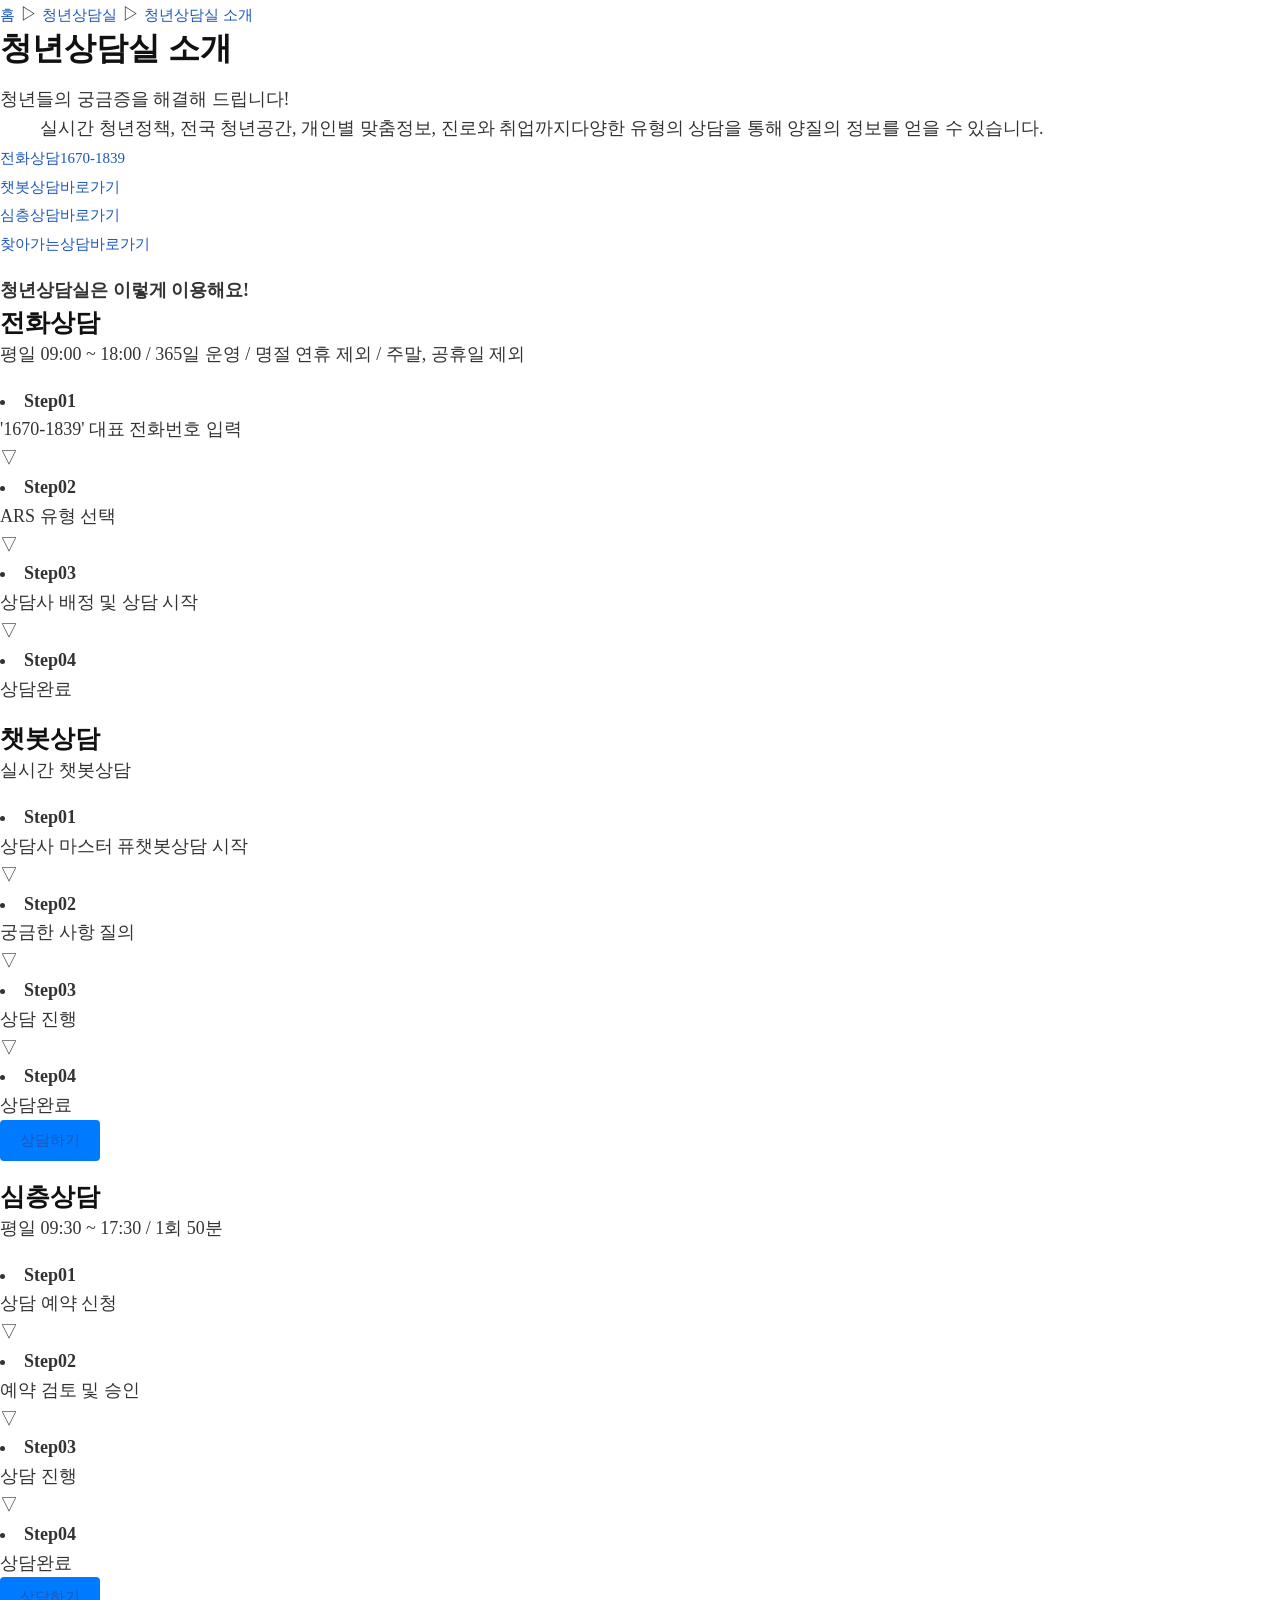
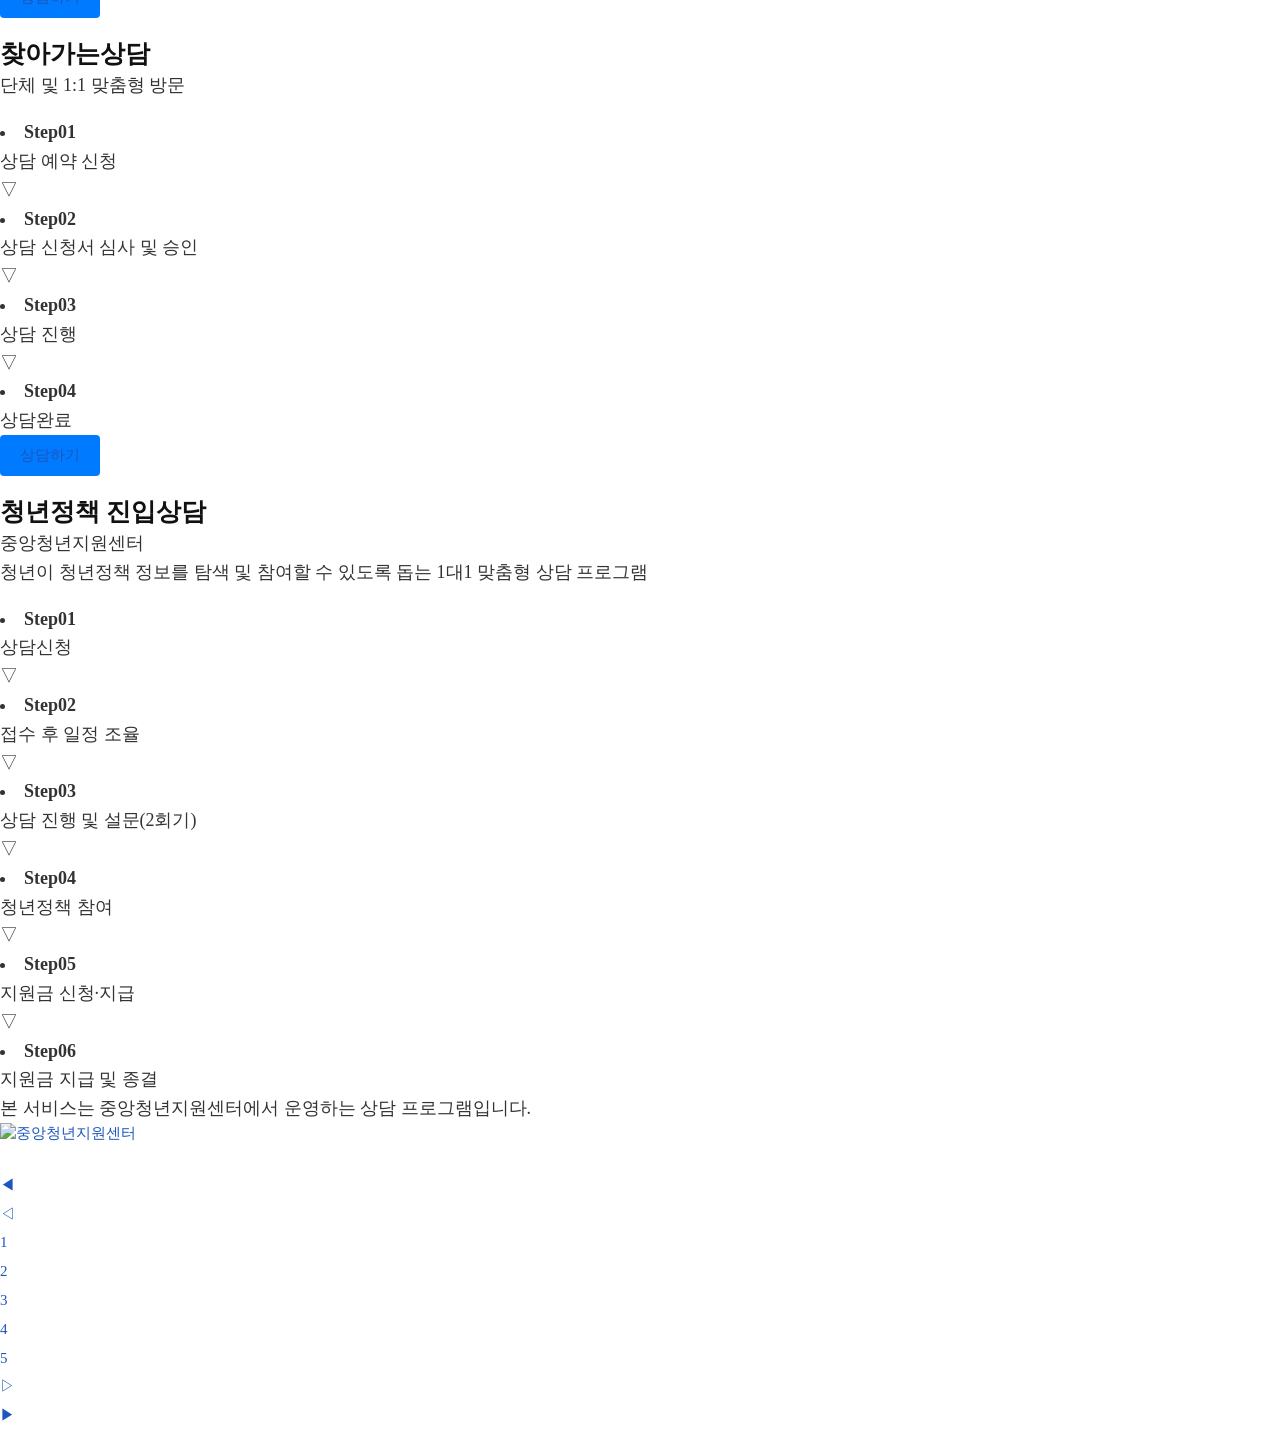
==== sub/counsel-intro.html @ 23a4d572 "yjs-본문 블록 마크업 완료" ====
<!DOCTYPE html>
<html lang="ko">
<head>
    <meta charset="UTF-8">
    <meta name="viewport" content="width=device-width, initial-scale=1.0">
    <title>청년상담실 소개 | 온통청년</title>
    <link rel="stylesheet" href="https://cdn.jsdelivr.net/gh/fonts-archive/Pretendard/Pretendard.css">
    <link rel="stylesheet" href="../styles/common.css">
    <link rel="stylesheet" href="../styles/sub/counsel-intro.css">
    <script src="scripts/sub/서브페이지명.js" defer></script>
</head>
<body>
    
    <div class="container">
        <aside id="aside">
            
        </aside><!-- // #aside End -->
            <a href="">홈</a> ▷ <a href="">청년상담실</a> ▷ <a href="">청년상담실 소개</a>
            <h1>청년상담실 소개</h1>
            <dl class="counsel-cont-info">
                <dt>청년들의 궁금증을 해결해 드립니다!</dt>
                <dd>실시간 청년정책, 전국 청년공간, 개인별 맞춤정보, 진로와 취업까지다양한 유형의 상담을 통해 양질의 정보를 얻을 수 있습니다.</dd>
                <ul>
                    <li><a href="">전화상담<span>1670-1839</span></a></li>
                    <li><a href="">챗봇상담<span>바로가기</span></a></li>
                    <li><a href="">심층상담<span>바로가기</span></a></li>
                    <li><a href="">찾아가는상담<span>바로가기</span></a></li>
                </ul>
            </dl>
            <section id="main">
                <p><strong>청년상담실은 이렇게 이용해요!</strong></p>
                <h2>전화상담</h2>
                <p>평일 09:00 ~ 18:00 / 365일 운영 / 명절 연휴 제외 / 주말, 공휴일 제외</p>
                <dl class="counseling">
                    <li><strong>Step01</strong><p>'1670-1839' 대표 전화번호 입력</p><p>▽</p></li>
                    <li><strong>Step02</strong><p>ARS 유형 선택</p><p>▽</p></li>
                    <li><strong>Step03</strong><p>상담사 배정 및 상담 시작</p><p>▽</p></li>
                    <li><strong>Step04</strong><p>상담완료</p></li>
                </dl>
                <h2>챗봇상담</h2>
                <p>실시간 챗봇상담</p>
                <dl class="counseling">
                    <li><strong>Step01</strong><p>상담사 마스터 퓨챗봇상담 시작</p><p>▽</p></li>
                    <li><strong>Step02</strong><p>궁금한 사항 질의</p><p>▽</p></li>
                    <li><strong>Step03</strong><p>상담 진행</p><p>▽</p></li>
                    <li><strong>Step04</strong><p>상담완료</p></li>
                    <p><button><a herf="">상담하기</a></button></p>
                </dl>
                <h2>심층상담</h2>
                <p>평일 09:30 ~ 17:30 / 1회 50분</p>
                <dl class="counseling">
                    <li><strong>Step01</strong><p>상담 예약 신청</p><p>▽</p></li>
                    <li><strong>Step02</strong><p>예약 검토 및 승인</p><p>▽</p></li>
                    <li><strong>Step03</strong><p>상담 진행</p><p>▽</p></li>
                    <li><strong>Step04</strong><p>상담완료</p></li>
                    <p><button><a herf="">상담하기</a></button></p>
                </dl>
                <h2>찾아가는상담</h2>
                <p>단체 및 1:1 맞춤형 방문</p>
                <dl class="counseling">
                    <li><strong>Step01</strong><p>상담 예약 신청</p><p>▽</p></li>
                    <li><strong>Step02</strong><p>상담 신청서 심사 및 승인</p><p>▽</p></li>
                    <li><strong>Step03</strong><p>상담 진행</p><p>▽</p></li>
                    <li><strong>Step04</strong><p>상담완료</p></li>
                    <p><button><a herf="">상담하기</a></button></p>
                </dl>
                <h2>청년정책 진입상담</h2>
                <span>중앙청년지원센터</span>
                <p>청년이 청년정책 정보를 탐색 및 참여할 수 있도록 돕는 1대1 맞춤형 상담 프로그램</p>
                <dl class="counseling">
                    <li><strong>Step01</strong><p>상담신청</p><p>▽</p></li>
                    <li><strong>Step02</strong><p>접수 후 일정 조율</p><p>▽</p></li>
                    <li><strong>Step03</strong><p>상담 진행 및 설문(2회기)</p><p>▽</p></li>
                    <li><strong>Step04</strong><p>청년정책 참여</p><p>▽</p></li>
                    <li><strong>Step05</strong><p>지원금 신청·지급</p><p>▽</p></li>
                    <li><strong>Step06</strong><p>지원금 지급 및 종결</p></li>
                    <p>본 서비스는 중앙청년지원센터에서 운영하는 상담 프로그램입니다.</p>
                    <p><a href=""><img src="" alt="중앙청년지원센터"></a></p>
                </dl>
                <ul class="page-num-box">
                <li><a href="">◀</a></li>
                <li><a href="">◁</a></li>
                <li><a href="">1</a></li>
                <li><a href="">2</a></li>
                <li><a href="">3</a></li>
                <li><a href="">4</a></li>
                <li><a href="">5</a></li>
                <li><a href="">▷</a></li>
                <li><a href="">▶</a></li>
            </ul>
        </section><!-- // #main End -->
    </div><!-- // .container End -->

</body>
</html>
---- styles/common.css ----
/* @import url("https://cdn.jsdelivr.net/gh/orioncactus/pretendard@v1.3.9/dist/web/static/pretendard-gov.min.css"); */

/* ================================
    [전체 반응형 가이드]
    1. 모바일 대응 최소값 (320px) = .wrapper의 min-width 제한
    2. 데스크탑 콘텐츠 폭 최대값 (1200px) = .inner의 max-width 제한  
================================ */

/* Reset style */ /* 기본값 초기화 - 여기서만 태그 선택자 허용 */
* { box-sizing: border-box; }
body, h1, h2, h3, h4, p, ul, ol, li, button, a { margin: 0; padding: 0; }
h1, h2, h3, h4 { font-size: inherit; }
ul, ol { list-style: none; }
a { text-decoration: none; color: inherit; }
button { border: 0; background: transparent; cursor: pointer; }
img { vertical-align: top; max-width: 100%; }
input, button, select, textarea {
    margin: 0;
    padding: 0;
    border: 0 none;
    background: none;
    font-family: inherit; /* 필수: 부모 폰트 상속 */
    appearance: none;  /* 필수: 기기별 기본 스타일 제거 */
}

input:focus, button:focus {
    outline: none;
}

/* common.css 에 추가해주세요 */
/* reset */
table { 
    border-collapse: collapse;
    border-spacing: 0;
    border: 0 none;
    width: 100%;
}

th, td {
    border: 0 none;
    text-align: left;
    vertical-align: top;
    font-weight: normal;
}


/* 2. Base (기본 레이아웃 및 폰트) */
body { 
    font-size: 16px; color: #333; line-height: 1.6;
    font-family: 'Pretendard GOV, -apple-system, BlinkMacSystemFont, 'Apple SD Gothic Neo', 'Noto Sans KR', 'Malgun Gothic', 'Segoe UI', Roboto, 'Helvetica Neue', Arial, sans-serif; 
}
h1 {
    font-size: 32px;
    font-weight: 700;
    line-height: 1.2;
    color: #111;
}
h2 {
    font-size: 25px;
    font-weight: 700;
    line-height: 1.4;
    color: #111;
}
h3 {
    font-size: 20px;
    font-weight: 700;
    line-height: 1.4;
    color: #111;
}
a { color:#1D56BC; line-height: 1.4; font-size: 15px; }
.txt-link { color:#1d1d1d; }
a:hover { color:#1D56BC; text-decoration: underline; }
.txt-link:hover { color:#1d1d1d; }

input {
    width: 100%;
    padding: 10px 15px;
    border: 1px solid #ccc;
    border-radius: 4px;
    font-size: 16px;
    color: #333;
}

button {
    padding: 10px 20px;
    border-radius: 4px;
    font-size: 16px;
    cursor: pointer;
    background-color: #007bff;
    color: #fff;
    transition: 0.3s;
}

button:hover {
    background-color: #0056b3;
}

/* 폰트 */


.txt-caption {
    font-size: 14px;
    font-weight: 400;
    line-height: 1.6;
    color: #333;
}

/* 3. 레이아웃 클래스 (공통 사용) */
.wrapper { width: 100%; min-width: 320px; }
.container { width: 100%; }
.inner { width: 100%; max-width: 1200px; margin: 0 auto; padding: 0 20px; background-color: #ececec; }

/* 4. 공통 UI 컴포넌트 */
.img-box { overflow: hidden; }
.img-box img { width: 100%; display: block; }

/* 5. 접근성 클래스 */
.blind { position: absolute; width: 1px; height: 1px; overflow: hidden; clip: rect(0, 0, 0, 0); }

/* ★★★★★ 팀별로 정해진 공통 클래스 규칙 나열 */
.tit-main { color: #111; } /* 본문의 대제목 - size */
.tit-sec { color: #111; } /* 본문의 중제목 - size */ 
.tit-sub { color: #111; } /* 본문의 소제목 - size */

.wrapper { 
    width: 100%;
    min-width: 320px;
}

@media screen and (max-width: 767px){
    .blind-m { position: absolute; width: 1px; height: 1px; overflow: hidden; clip: rect(0, 0, 0, 0); }
}

@media screen and (min-width: 1024px){ /* 데스크탑 min-width가 다를 수 있음 */
    body { 
        font-size: 18px;
    }
}

/* 서브 탭 */
.main-tab {}
.sub-tab {}        
.sub-tab-btn {}

/* 꿀팁 (각 페이지 상단 정보) */
.cont-info {}

/* 페이지 번호 영역 */
.page-num-box {}

/* 페이지 번호 */
.page-num-box .num {}

/* 이전 다음 */
.page-num-box .prev {}
.page-num-box .next {}

/* 맨앞 맨뒤 */
.page-num-box .first {}
.page-num-box .last {}

/* 폼영역 */
.sub-search-area{}

.sub-search-area .category {}
.sub-search-area .keyword {}
.sub-search-area .input {}

.sub-search-area .date-start {}
.sub-search-area .date-end {}

.sub-search-area .submit {}
.sub-search-area .reset {}

/* 앨범 목록 */
.albam-list {}
.albam-list .item {}

.albam-list .img-mask {}
.albam-list .img-mask img {}

.albam-list .cont {}

.albam-list .top {}
.albam-list .top-cate {}
.albam-list .top-share {}
.albam-list .info {}
.albam-list .tit {}
.albam-list .meta {}
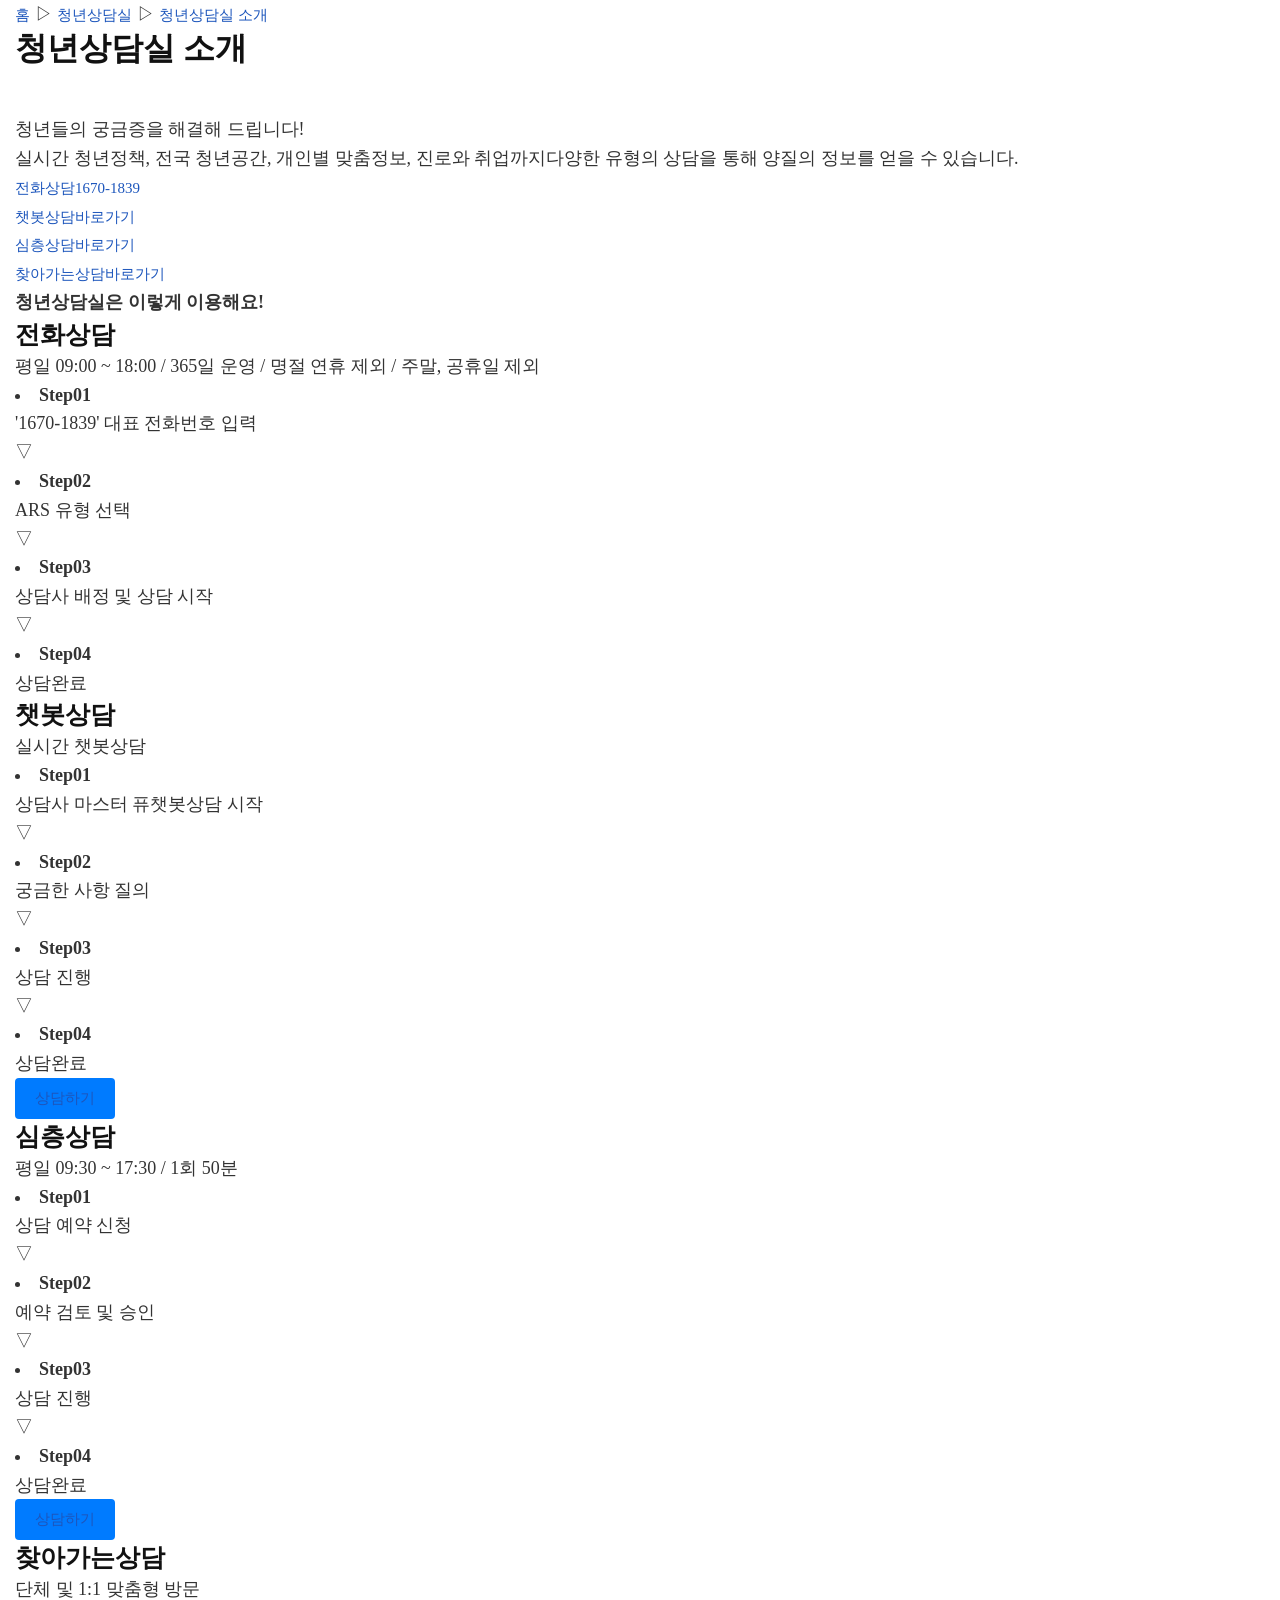
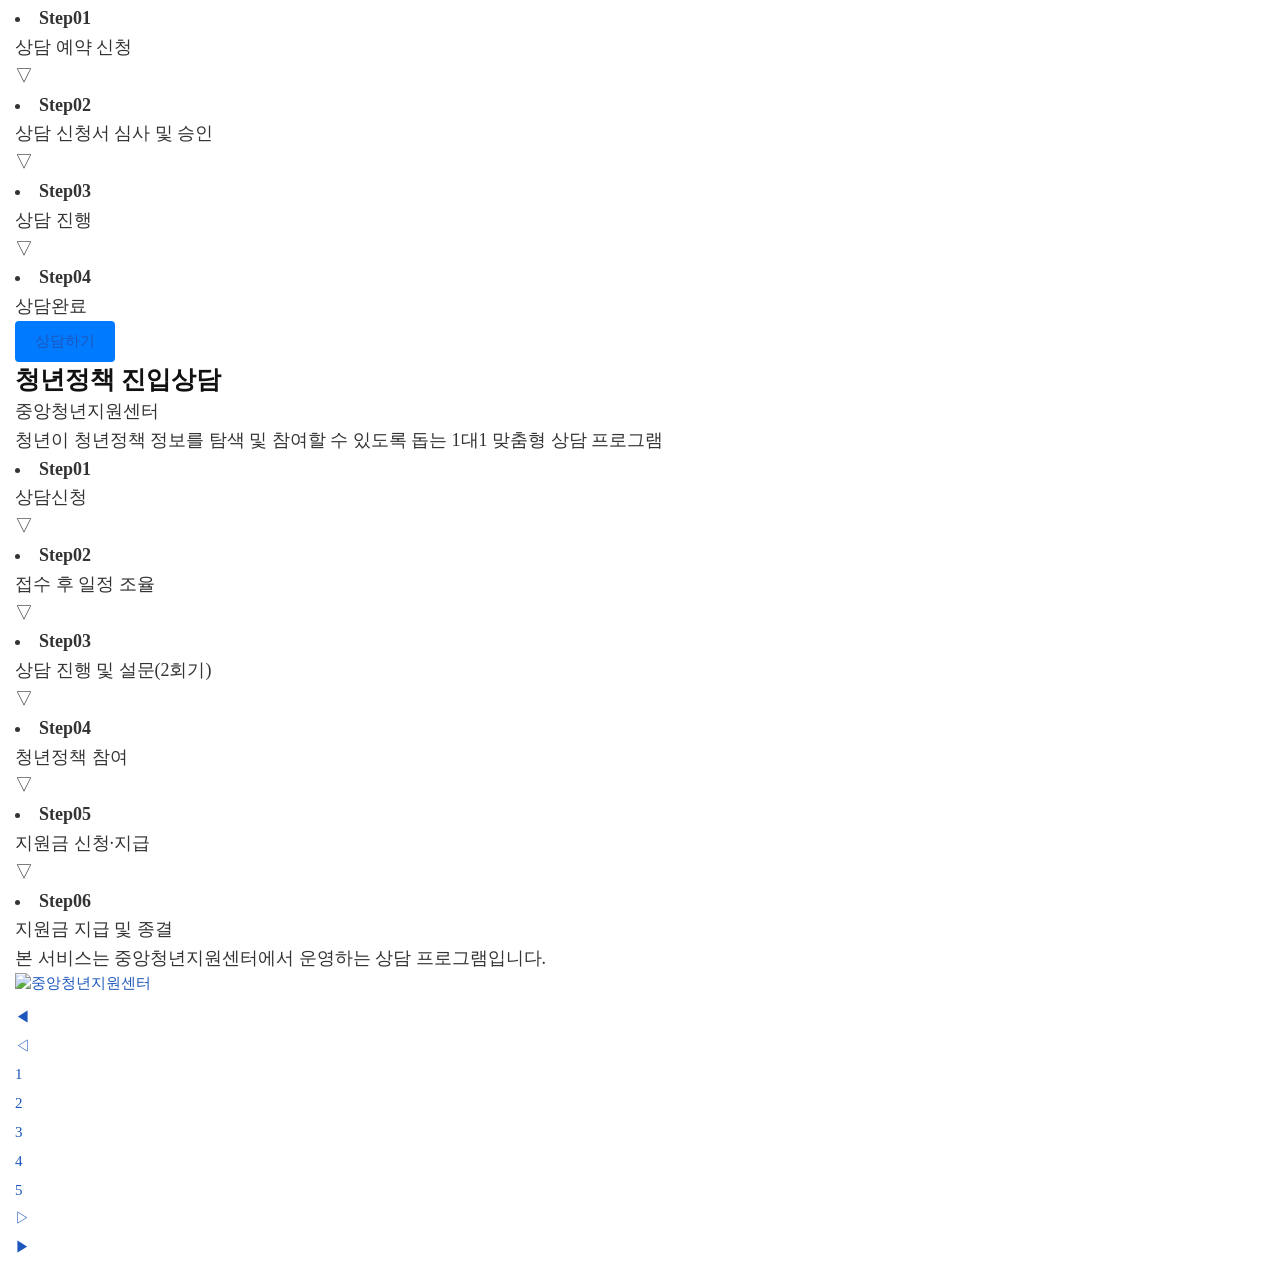
==== commit c708d6f9: "yjs-css작업중" ====
--- a/sub/counsel-intro.html
+++ b/sub/counsel-intro.html
@@ -15,6 +15,7 @@
         <aside id="aside">
             
         </aside><!-- // #aside End -->
+        <section id="main">
             <a href="">홈</a> ▷ <a href="">청년상담실</a> ▷ <a href="">청년상담실 소개</a>
             <h1>청년상담실 소개</h1>
             <dl class="counsel-cont-info">
@@ -27,7 +28,7 @@
                     <li><a href="">찾아가는상담<span>바로가기</span></a></li>
                 </ul>
             </dl>
-            <section id="main">
+            
                 <p><strong>청년상담실은 이렇게 이용해요!</strong></p>
                 <h2>전화상담</h2>
                 <p>평일 09:00 ~ 18:00 / 365일 운영 / 명절 연휴 제외 / 주말, 공휴일 제외</p>
--- a/styles/common.css
+++ b/styles/common.css
@@ -8,7 +8,7 @@
 
 /* Reset style */ /* 기본값 초기화 - 여기서만 태그 선택자 허용 */
 * { box-sizing: border-box; }
-body, h1, h2, h3, h4, p, ul, ol, li, button, a { margin: 0; padding: 0; }
+body, h1, h2, h3, h4, p, ul, ol, li, button, a, dl, dd, fieldset { margin: 0; padding: 0; }
 h1, h2, h3, h4 { font-size: inherit; }
 ul, ol { list-style: none; }
 a { text-decoration: none; color: inherit; }
@@ -54,6 +54,7 @@
     font-weight: 700;
     line-height: 1.2;
     color: #111;
+    margin-bottom: 48px;
 }
 h2 {
     font-size: 25px;
@@ -67,6 +68,7 @@
     line-height: 1.4;
     color: #111;
 }
+
 a { color:#1D56BC; line-height: 1.4; font-size: 15px; }
 .txt-link { color:#1d1d1d; }
 a:hover { color:#1D56BC; text-decoration: underline; }
@@ -81,7 +83,13 @@
     color: #333;
 }
 
-button {
+/* 아이콘/이미지 사이즈 */
+img {width: 100%; height: 100%; object-fit: cover; align-items: center;}
+.icon-f {width: 20px; height: 20px;}
+
+
+/* 메인버튼 / 서브버튼 / 온 오프 버튼 따로 넣어야 할 듯 */
+button { 
     padding: 10px 20px;
     border-radius: 4px;
     font-size: 16px;
@@ -96,8 +104,6 @@
 }
 
 /* 폰트 */
-
-
 .txt-caption {
     font-size: 14px;
     font-weight: 400;
@@ -106,6 +112,7 @@
 }
 
 /* 3. 레이아웃 클래스 (공통 사용) */
+#main { padding: 0 15px; }
 .wrapper { width: 100%; min-width: 320px; }
 .container { width: 100%; }
 .inner { width: 100%; max-width: 1200px; margin: 0 auto; padding: 0 20px; background-color: #ececec; }
@@ -137,53 +144,64 @@
     }
 }
 
-/* 서브 탭 */
+/* 메인 탭 */
 .main-tab {}
+
+/* 서브 탭 - 지혜 */
 .sub-tab {}        
-.sub-tab-btn {}
-
-/* 꿀팁 (각 페이지 상단 정보) */
+.sub-tab .prev {}
+.sub-tab .next {}
+
+/* 꿀팁 (각 페이지 상단 정보) - 지혜 */
 .cont-info {}
 
-/* 페이지 번호 영역 */
-.page-num-box {}
-
-/* 페이지 번호 */
-.page-num-box .num {}
-
-/* 이전 다음 */
-.page-num-box .prev {}
-.page-num-box .next {}
-
-/* 맨앞 맨뒤 */
-.page-num-box .first {}
-.page-num-box .last {}
-
-/* 폼영역 */
-.sub-search-area{}
-
-.sub-search-area .category {}
-.sub-search-area .keyword {}
+/* 서브페이지 맨 위 네비 - 윤진 */
+.sub-nav {}
+
+/* 버튼 - 윤진 */
+    /* 메인버튼 */
+    .main-btn {}
+    /* 서브버튼 */
+    .sub-btn {}
+/* -- */
+
+/* 페이지 번호 - 다슬 */
+    .page-num-box {}
+
+    /* 페이지 번호 온오프 */
+    .page-num-box .num {}
+    .page-num-box .num.on {}
+
+    /* 이전 다음 */
+    .page-num-box .prev {}
+    .page-num-box .next {}
+
+    /* 맨앞 맨뒤 */
+    .page-num-box .first {}
+    .page-num-box .last {}
+/* -- */
+
+/* 폼영역 - 지수 */
+.sub-search-area {
+    padding: 32px 24px;
+    margin: 0 0 40px;
+    border-radius: 15px;
+    border: 1px solid #D9D9D9;
+    background-color: #f8f8f8;
+}
+
+.sub-search-area .keyword {
+    padding: 4px 32px 4px 12px;
+    margin: 4px 0;
+    border-radius: 10px;
+    border: 1px solid #D9D9D9;
+}
 .sub-search-area .input {}
-
-.sub-search-area .date-start {}
-.sub-search-area .date-end {}
+.sub-search-area dd { display: none; }
 
 .sub-search-area .submit {}
 .sub-search-area .reset {}
 
-/* 앨범 목록 */
-.albam-list {}
-.albam-list .item {}
-
-.albam-list .img-mask {}
-.albam-list .img-mask img {}
-
-.albam-list .cont {}
-
-.albam-list .top {}
-.albam-list .top-cate {}
-.albam-list .top-share {}
-.albam-list .info {}
-.albam-list .tit {}
-.albam-list .meta {}+/* 앨범 목록 - 지혜 */
+.albam-list {/* 그리드 갭 넣으셈 */}
+.albam-list .item {/* 이벤트 빼고 생각하셈 */}
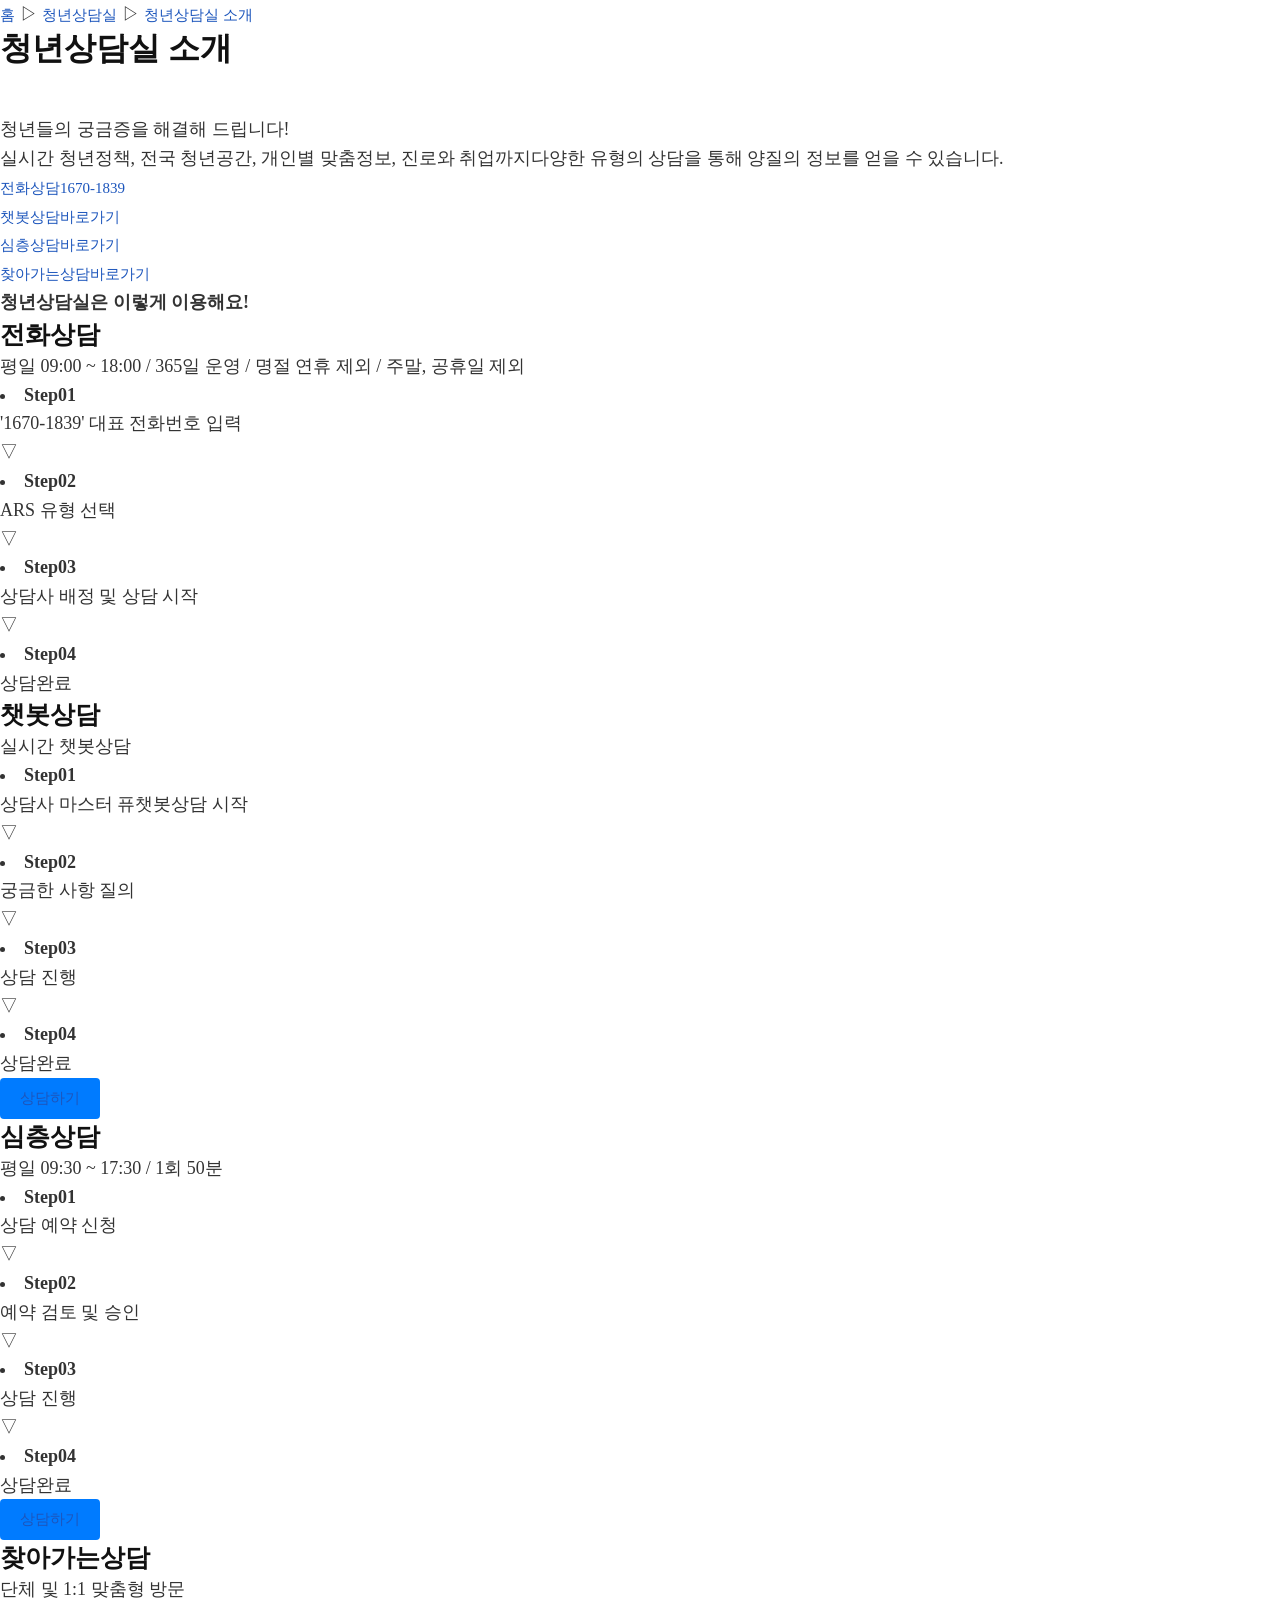
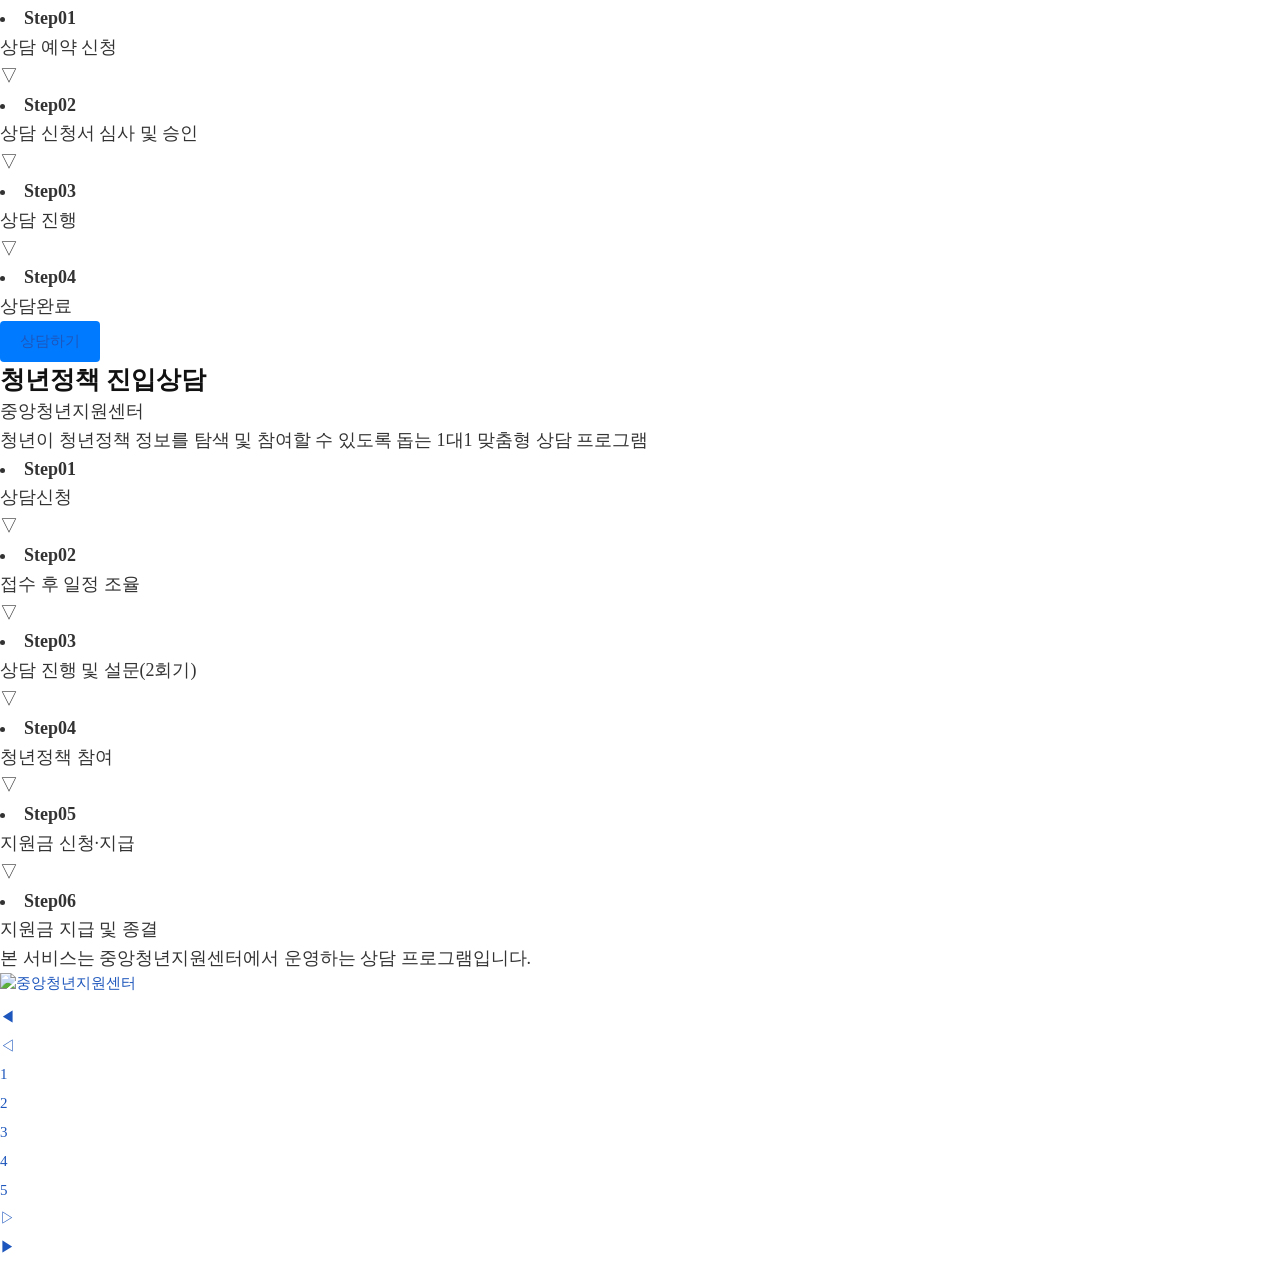
==== commit 76d9b32f: "yjs-css작업중" ====
--- a/sub/counsel-intro.html
+++ b/sub/counsel-intro.html
@@ -45,7 +45,7 @@
                     <li><strong>Step02</strong><p>궁금한 사항 질의</p><p>▽</p></li>
                     <li><strong>Step03</strong><p>상담 진행</p><p>▽</p></li>
                     <li><strong>Step04</strong><p>상담완료</p></li>
-                    <p><button><a herf="">상담하기</a></button></p>
+                    <p><button class="main-btn"><a herf="">상담하기</a></button></p>
                 </dl>
                 <h2>심층상담</h2>
                 <p>평일 09:30 ~ 17:30 / 1회 50분</p>
--- a/styles/common.css
+++ b/styles/common.css
@@ -112,10 +112,9 @@
 }
 
 /* 3. 레이아웃 클래스 (공통 사용) */
-#main { padding: 0 15px; }
 .wrapper { width: 100%; min-width: 320px; }
 .container { width: 100%; }
-.inner { width: 100%; max-width: 1200px; margin: 0 auto; padding: 0 20px; background-color: #ececec; }
+.inner { width: 100%; max-width: 1200px; margin: 0 auto; padding: 0 15px; background-color: #fff; }
 
 /* 4. 공통 UI 컴포넌트 */
 .img-box { overflow: hidden; }
@@ -134,14 +133,22 @@
     min-width: 320px;
 }
 
-@media screen and (max-width: 767px){
+@media screen and (max-width: 650px){
     .blind-m { position: absolute; width: 1px; height: 1px; overflow: hidden; clip: rect(0, 0, 0, 0); }
 }
 
-@media screen and (min-width: 1024px){ /* 데스크탑 min-width가 다를 수 있음 */
+@media screen and (min-width: 650px){ /* 데스크탑 min-width가 다를 수 있음 */
     body { 
         font-size: 18px;
     }
+
+    .sub-search-area .keyword-area {
+        height: 36px;
+        padding: 0 90px;
+        display: flex;
+        gap: 8px;
+    }
+    .sub-search-area .keyword { width: 116px; }
 }
 
 /* 메인 탭 */
@@ -191,17 +198,52 @@
 }
 
 .sub-search-area .keyword {
-    padding: 4px 32px 4px 12px;
-    margin: 4px 0;
-    border-radius: 10px;
+    height: 36px;
+    line-height: 36px;
+    padding: 0 32px 0 12px;
+    border-radius: 8px;
     border: 1px solid #D9D9D9;
-}
-.sub-search-area .input {}
-.sub-search-area dd { display: none; }
-
-.sub-search-area .submit {}
-.sub-search-area .reset {}
+    background-color: white;
+}
+.sub-search-area input {
+    height: 36px;
+    margin-top: 5px;
+    border-radius: 8px;
+    border: 1px solid #D9D9D9;
+    background-color: white;
+    font-size: 15px;
+}
+.sub-search-area span {
+    height: 36px;
+    line-height: 36px;
+    font-size: 15px;
+    flex-shrink: 0;
+}
+.sub-search-area dd { display: none; } /* 태그 변경 */
+.sub-search-area button { margin-top: 20px; }
+
+.sub-search-area .btn {
+    display: flex;
+    justify-content: center;
+    align-items: center;
+    gap: 10px;
+}
+
+.sub-search-area .submit {
+    width: 100px;
+    padding: 8px 12px;
+    border-radius: 8px;
+    background-color: #5C5C5C;
+}
+.sub-search-area .reset {
+    width: 100px;
+    padding: 8px 12px;
+    border-radius: 8px;
+    border: 1px solid #D5DAE1;
+    background-color: #fff;
+    color: #1d1d1d;
+}
 
 /* 앨범 목록 - 지혜 */
 .albam-list {/* 그리드 갭 넣으셈 */}
-.albam-list .item {/* 이벤트 빼고 생각하셈 */}
+.albam-list .item {/* 이벤트 빼고 생각하셈 */}
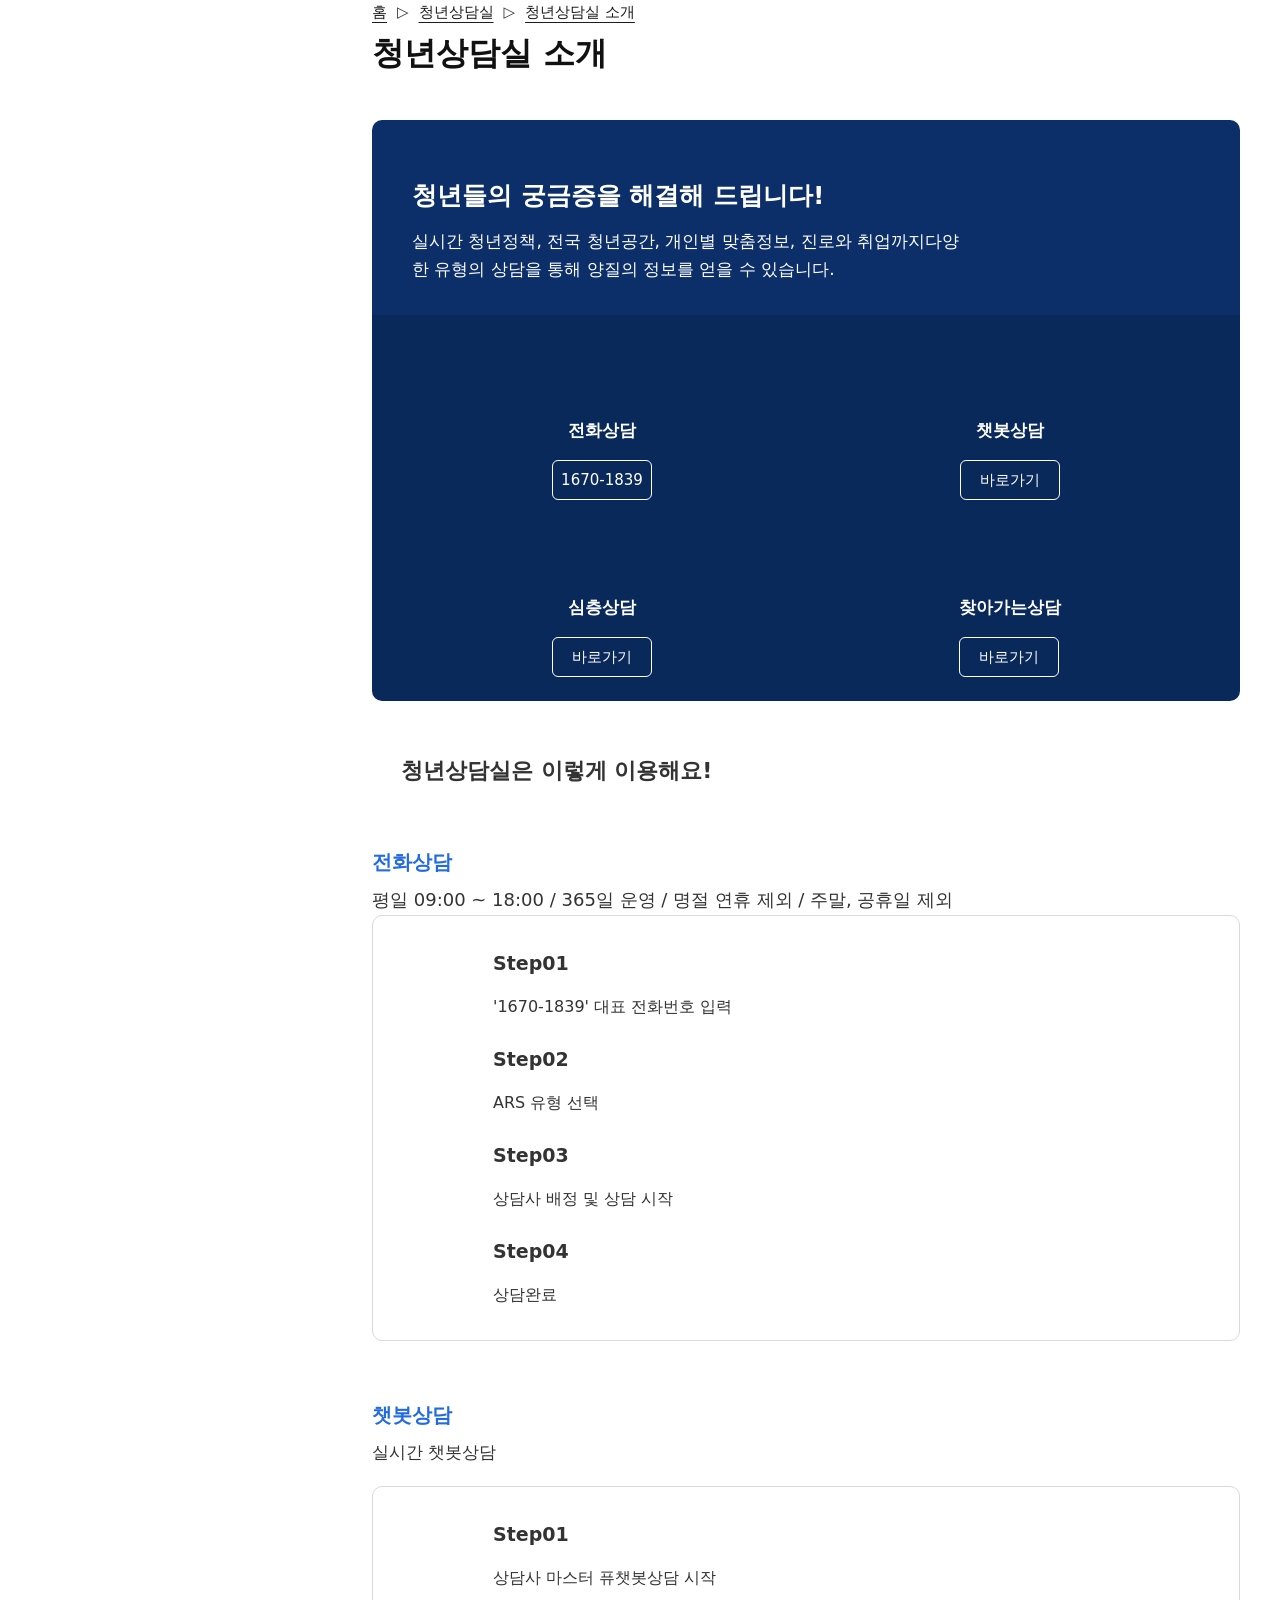
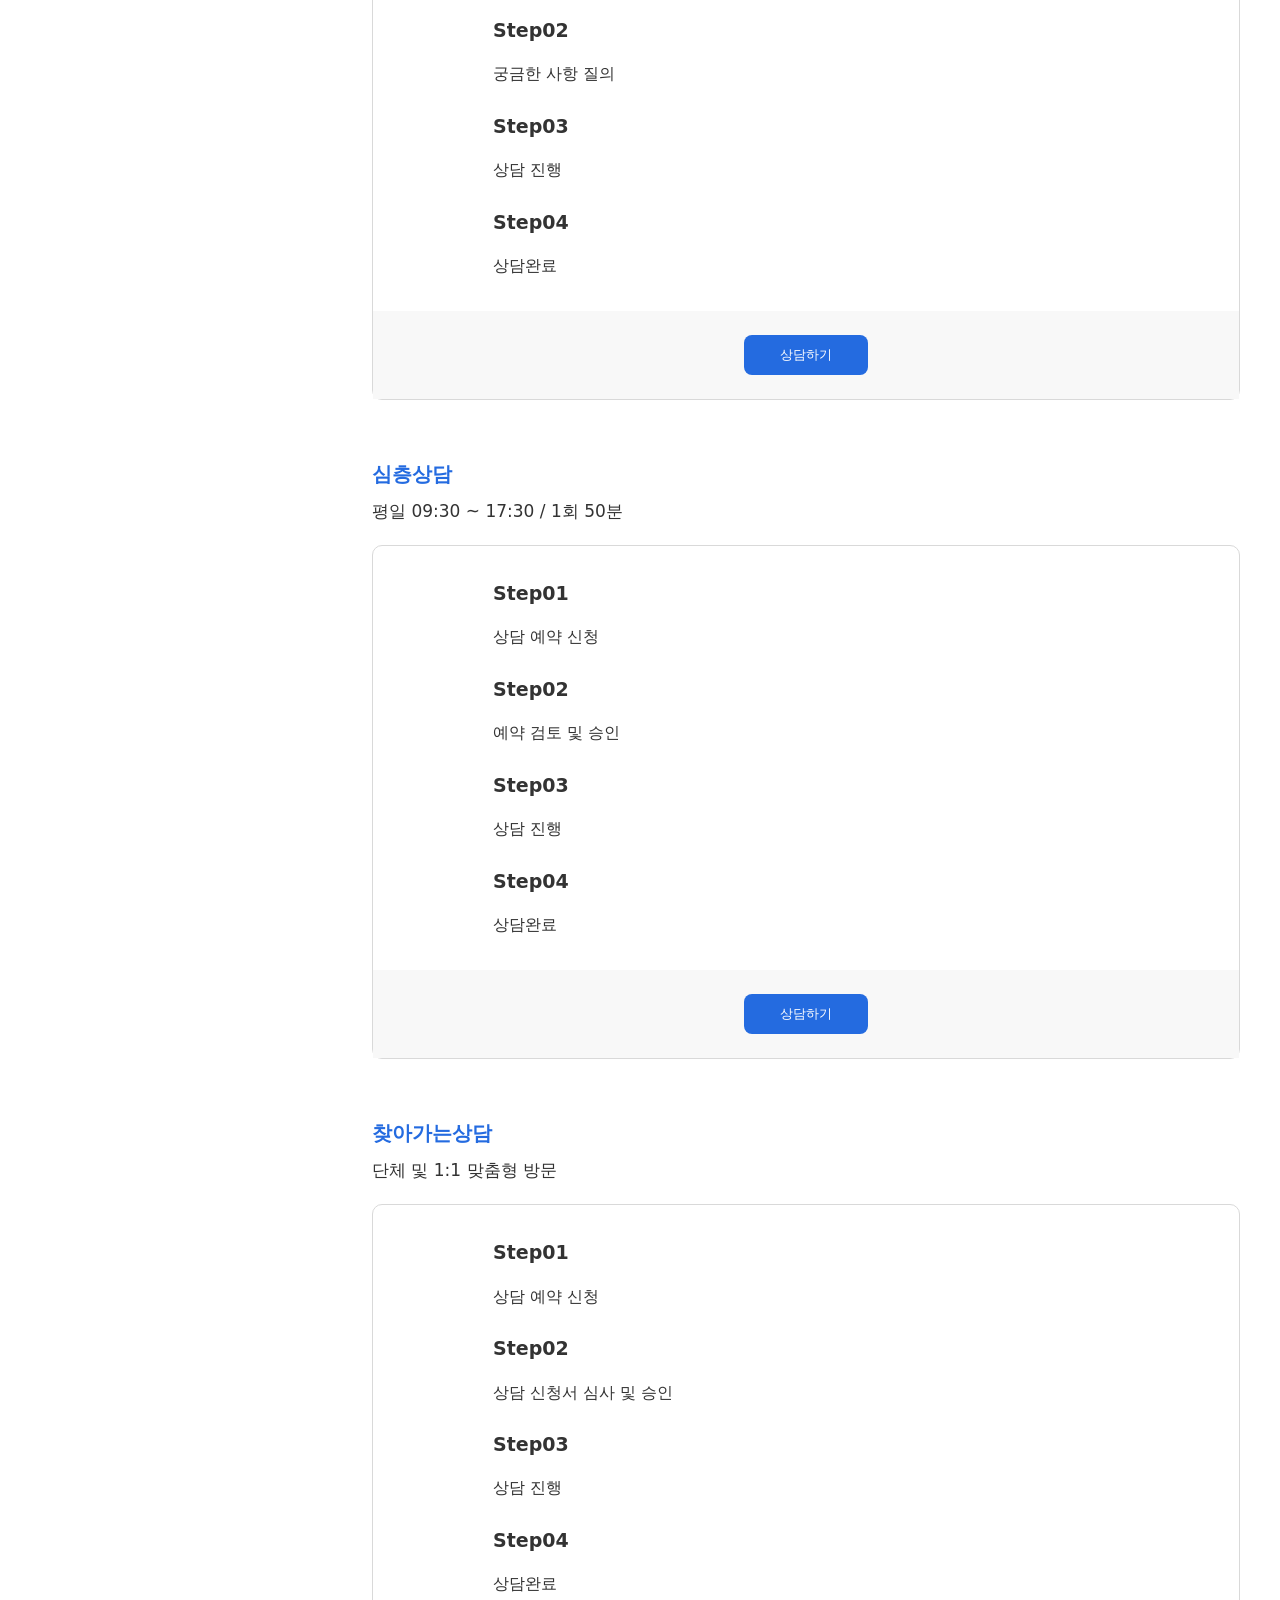
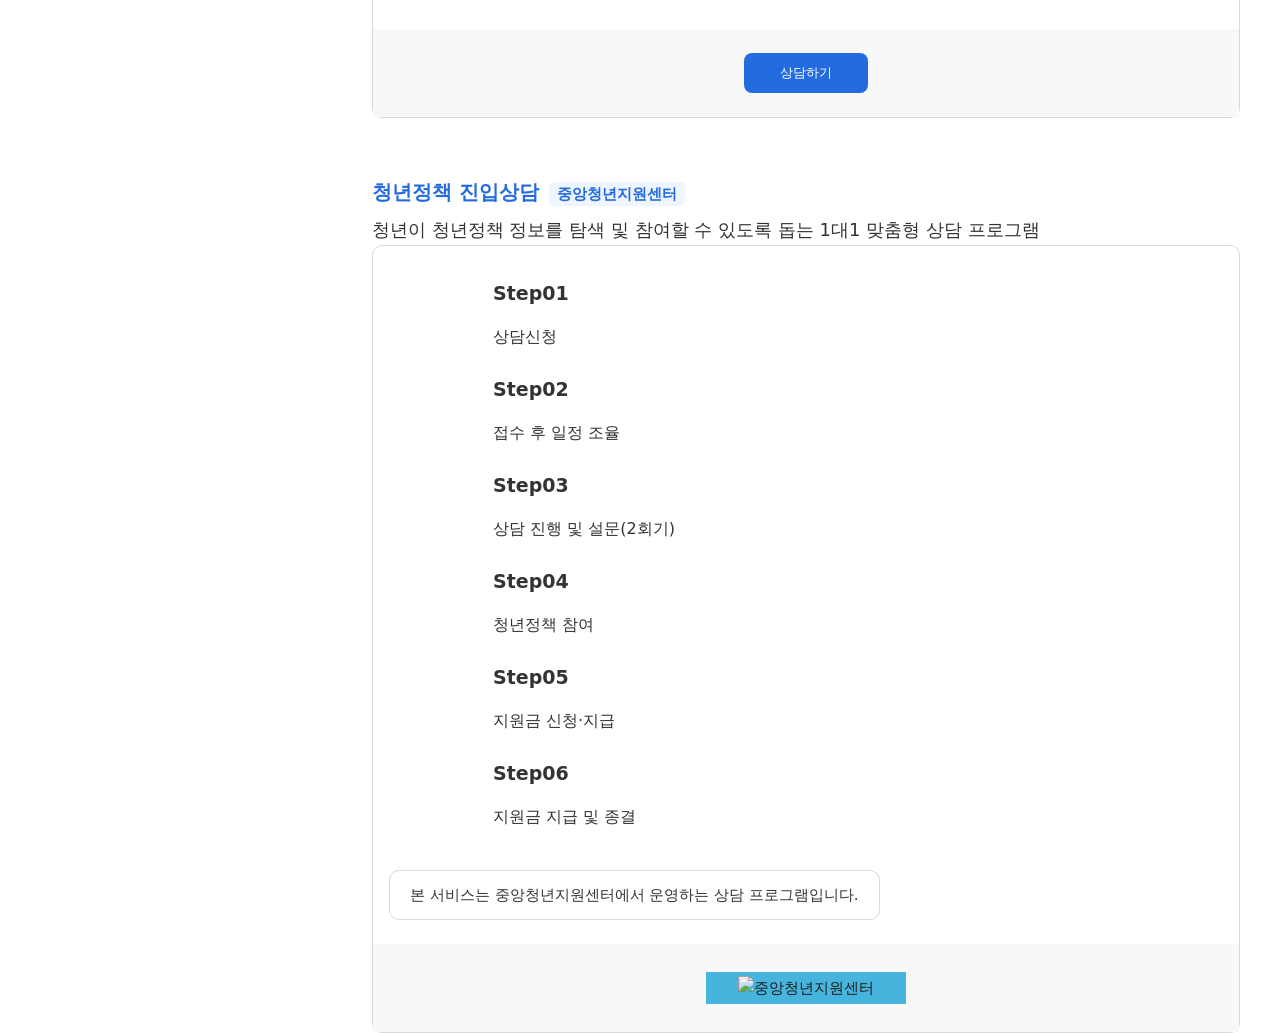
==== commit 7734ce16: "yjs-css작업중" ====
--- a/sub/counsel-intro.html
+++ b/sub/counsel-intro.html
@@ -11,84 +11,92 @@
 </head>
 <body>
     
-    <div class="container">
+    <div class="container inner">
         <aside id="aside">
             
         </aside><!-- // #aside End -->
         <section id="main">
-            <a href="">홈</a> ▷ <a href="">청년상담실</a> ▷ <a href="">청년상담실 소개</a>
+            <div class="sub-nav"><a href="">홈</a> ▷ <a href="">청년상담실</a> ▷ <a href="">청년상담실 소개</a></div>
             <h1>청년상담실 소개</h1>
-            <dl class="counsel-cont-info">
+            <div class="counsel-cont-info">
                 <dt>청년들의 궁금증을 해결해 드립니다!</dt>
                 <dd>실시간 청년정책, 전국 청년공간, 개인별 맞춤정보, 진로와 취업까지다양한 유형의 상담을 통해 양질의 정보를 얻을 수 있습니다.</dd>
-                <ul>
-                    <li><a href="">전화상담<span>1670-1839</span></a></li>
-                    <li><a href="">챗봇상담<span>바로가기</span></a></li>
-                    <li><a href="">심층상담<span>바로가기</span></a></li>
-                    <li><a href="">찾아가는상담<span>바로가기</span></a></li>
-                </ul>
-            </dl>
-            
-                <p><strong>청년상담실은 이렇게 이용해요!</strong></p>
-                <h2>전화상담</h2>
-                <p>평일 09:00 ~ 18:00 / 365일 운영 / 명절 연휴 제외 / 주말, 공휴일 제외</p>
-                <dl class="counseling">
-                    <li><strong>Step01</strong><p>'1670-1839' 대표 전화번호 입력</p><p>▽</p></li>
-                    <li><strong>Step02</strong><p>ARS 유형 선택</p><p>▽</p></li>
-                    <li><strong>Step03</strong><p>상담사 배정 및 상담 시작</p><p>▽</p></li>
-                    <li><strong>Step04</strong><p>상담완료</p></li>
-                </dl>
-                <h2>챗봇상담</h2>
-                <p>실시간 챗봇상담</p>
-                <dl class="counseling">
-                    <li><strong>Step01</strong><p>상담사 마스터 퓨챗봇상담 시작</p><p>▽</p></li>
-                    <li><strong>Step02</strong><p>궁금한 사항 질의</p><p>▽</p></li>
-                    <li><strong>Step03</strong><p>상담 진행</p><p>▽</p></li>
-                    <li><strong>Step04</strong><p>상담완료</p></li>
-                    <p><button class="main-btn"><a herf="">상담하기</a></button></p>
-                </dl>
-                <h2>심층상담</h2>
-                <p>평일 09:30 ~ 17:30 / 1회 50분</p>
-                <dl class="counseling">
-                    <li><strong>Step01</strong><p>상담 예약 신청</p><p>▽</p></li>
-                    <li><strong>Step02</strong><p>예약 검토 및 승인</p><p>▽</p></li>
-                    <li><strong>Step03</strong><p>상담 진행</p><p>▽</p></li>
-                    <li><strong>Step04</strong><p>상담완료</p></li>
-                    <p><button><a herf="">상담하기</a></button></p>
-                </dl>
-                <h2>찾아가는상담</h2>
-                <p>단체 및 1:1 맞춤형 방문</p>
-                <dl class="counseling">
-                    <li><strong>Step01</strong><p>상담 예약 신청</p><p>▽</p></li>
-                    <li><strong>Step02</strong><p>상담 신청서 심사 및 승인</p><p>▽</p></li>
-                    <li><strong>Step03</strong><p>상담 진행</p><p>▽</p></li>
-                    <li><strong>Step04</strong><p>상담완료</p></li>
-                    <p><button><a herf="">상담하기</a></button></p>
-                </dl>
-                <h2>청년정책 진입상담</h2>
-                <span>중앙청년지원센터</span>
-                <p>청년이 청년정책 정보를 탐색 및 참여할 수 있도록 돕는 1대1 맞춤형 상담 프로그램</p>
-                <dl class="counseling">
-                    <li><strong>Step01</strong><p>상담신청</p><p>▽</p></li>
-                    <li><strong>Step02</strong><p>접수 후 일정 조율</p><p>▽</p></li>
-                    <li><strong>Step03</strong><p>상담 진행 및 설문(2회기)</p><p>▽</p></li>
-                    <li><strong>Step04</strong><p>청년정책 참여</p><p>▽</p></li>
-                    <li><strong>Step05</strong><p>지원금 신청·지급</p><p>▽</p></li>
-                    <li><strong>Step06</strong><p>지원금 지급 및 종결</p></li>
-                    <p>본 서비스는 중앙청년지원센터에서 운영하는 상담 프로그램입니다.</p>
-                    <p><a href=""><img src="" alt="중앙청년지원센터"></a></p>
-                </dl>
-                <ul class="page-num-box">
-                <li><a href="">◀</a></li>
-                <li><a href="">◁</a></li>
-                <li><a href="">1</a></li>
-                <li><a href="">2</a></li>
-                <li><a href="">3</a></li>
-                <li><a href="">4</a></li>
-                <li><a href="">5</a></li>
-                <li><a href="">▷</a></li>
-                <li><a href="">▶</a></li>
+            </div>
+            <ul class="short-cut">
+                <li><a href=""><strong>전화상담</strong><span>1670-1839</span></a></li>
+                <li><a href=""><strong>챗봇상담</strong><span>바로가기</span></a></li>
+                <li><a href=""><strong>심층상담</strong><span>바로가기</span></a></li>
+                <li><a href=""><strong>찾아가는상담</strong><span>바로가기</span></a></li>
             </ul>
+                
+                <p class="tit"><strong>청년상담실은 이렇게 이용해요!</strong></p>
+                <div class="">
+                    <h2>전화상담</h2>
+                    <p class="s-tit">평일 09:00 ~ 18:00 / 365일 운영 / 명절 연휴 제외 / 주말, 공휴일 제외</p>
+                    <div class="counsel-area">
+                        <dl class="counseling">
+                            <li><strong>Step01</strong><p>'1670-1839' 대표 전화번호 입력</p></li>
+                            <li><strong>Step02</strong><p>ARS 유형 선택</p></li>
+                            <li><strong>Step03</strong><p>상담사 배정 및 상담 시작</p></li>
+                            <li><strong>Step04</strong><p>상담완료</p></li>
+                        </dl>
+                    </div>
+                </div>
+                <div class="item">
+                    <h2>챗봇상담</h2>
+                    <p class="s-tit">실시간 챗봇상담</p>
+                    <div class="counsel-area">
+                        <dl class="counseling">
+                            <li><strong>Step01</strong><p>상담사 마스터 퓨챗봇상담 시작</p></li>
+                            <li><strong>Step02</strong><p>궁금한 사항 질의</p></li>
+                            <li><strong>Step03</strong><p>상담 진행</p></li>
+                            <li><strong>Step04</strong><p>상담완료</p></li>
+                        </dl>
+                        <p class="counsel-btn"><button class="main-btn"><a herf="">상담하기</a></button></p>
+                    </div>
+                </div>
+                <div class="item">
+                    <h2>심층상담</h2>
+                    <p class="s-tit">평일 09:30 ~ 17:30 / 1회 50분</p>
+                    <div class="counsel-area">
+                        <dl class="counseling">
+                            <li><strong>Step01</strong><p>상담 예약 신청</p></li>
+                            <li><strong>Step02</strong><p>예약 검토 및 승인</p></li>
+                            <li><strong>Step03</strong><p>상담 진행</p></li>
+                            <li><strong>Step04</strong><p>상담완료</p></li>
+                            </dl>
+                        <p class="counsel-btn"><button class="main-btn"><a herf="">상담하기</a></button></p>
+                    </div>
+                </div>
+                <div class="item">
+                    <h2>찾아가는상담</h2>
+                    <p class="s-tit">단체 및 1:1 맞춤형 방문</p>
+                    <div class="counsel-area">
+                        <dl class="counseling">
+                            <li><strong>Step01</strong><p>상담 예약 신청</p></li>
+                            <li><strong>Step02</strong><p>상담 신청서 심사 및 승인</p></li>
+                            <li><strong>Step03</strong><p>상담 진행</p></li>
+                            <li><strong>Step04</strong><p>상담완료</p></li>
+                            </dl>
+                        <p class="counsel-btn"><button class="main-btn"><a herf="">상담하기</a></button></p>
+                    </div>
+                </div>
+                <div class="item">
+                    <h2>청년정책 진입상담<span class="tag">중앙청년지원센터</span></h2>
+                    <p>청년이 청년정책 정보를 탐색 및 참여할 수 있도록 돕는 1대1 맞춤형 상담 프로그램</p>
+                    <div class="counsel-area">
+                        <dl class="counseling">
+                            <li><strong>Step01</strong><p>상담신청</p></li>
+                            <li><strong>Step02</strong><p>접수 후 일정 조율</p></li>
+                            <li><strong>Step03</strong><p>상담 진행 및 설문(2회기)</p></li>
+                            <li><strong>Step04</strong><p>청년정책 참여</p></li>
+                            <li><strong>Step05</strong><p>지원금 신청·지급</p></li>
+                            <li><strong>Step06</strong><p>지원금 지급 및 종결</p></li>
+                        </dl>
+                        <p class="add-explan"><span>본 서비스는 중앙청년지원센터에서 운영하는 상담 프로그램입니다.</span></p>
+                        <p class="counsel-btn"><a href=""><img src="" alt="중앙청년지원센터"></a></p>
+                    </div>
+                </div>
         </section><!-- // #main End -->
     </div><!-- // .container End -->
 
--- a/styles/common.css
+++ b/styles/common.css
@@ -1,4 +1,4 @@
-/* @import url("https://cdn.jsdelivr.net/gh/orioncactus/pretendard@v1.3.9/dist/web/static/pretendard-gov.min.css"); */
+@import url("https://cdn.jsdelivr.net/gh/orioncactus/pretendard@v1.3.9/dist/web/static/pretendard-gov.min.css");
 
 /* ================================
     [전체 반응형 가이드]
@@ -10,7 +10,7 @@
 * { box-sizing: border-box; }
 body, h1, h2, h3, h4, p, ul, ol, li, button, a, dl, dd, fieldset { margin: 0; padding: 0; }
 h1, h2, h3, h4 { font-size: inherit; }
-ul, ol { list-style: none; }
+ul, ol, li { list-style: none; }
 a { text-decoration: none; color: inherit; }
 button { border: 0; background: transparent; cursor: pointer; }
 img { vertical-align: top; max-width: 100%; }
@@ -20,12 +20,14 @@
     border: 0 none;
     background: none;
     font-family: inherit; /* 필수: 부모 폰트 상속 */
-    appearance: none;  /* 필수: 기기별 기본 스타일 제거 */
-}
+}
+button, select, textarea {appearance: none; /* 필수: 기기별 기본 스타일 제거 */}
 
 input:focus, button:focus {
     outline: none;
 }
+
+#aside { position: absolute; width: 1px; height: 1px; overflow: hidden; clip: rect(0, 0, 0, 0); }
 
 /* common.css 에 추가해주세요 */
 /* reset */
@@ -47,7 +49,7 @@
 /* 2. Base (기본 레이아웃 및 폰트) */
 body { 
     font-size: 16px; color: #333; line-height: 1.6;
-    font-family: 'Pretendard GOV, -apple-system, BlinkMacSystemFont, 'Apple SD Gothic Neo', 'Noto Sans KR', 'Malgun Gothic', 'Segoe UI', Roboto, 'Helvetica Neue', Arial, sans-serif; 
+    font-family: "Pretendard GOV Variable", "Pretendard GOV", -apple-system, BlinkMacSystemFont, system-ui, Roboto, "Helvetica Neue", "Segoe UI", "Apple SD Gothic Neo", "Noto Sans KR", "Malgun Gothic", "Apple Color Emoji", "Segoe UI Emoji", "Segoe UI Symbol", sans-serif;
 }
 h1 {
     font-size: 32px;
@@ -69,10 +71,11 @@
     color: #111;
 }
 
-a { color:#1D56BC; line-height: 1.4; font-size: 15px; }
-.txt-link { color:#1d1d1d; }
-a:hover { color:#1D56BC; text-decoration: underline; }
-.txt-link:hover { color:#1d1d1d; }
+
+.txt-link { color:#1D56BC; line-height: 1.4; font-size: 15px; }
+.txt-link:hover { color:#1D56BC; text-decoration: underline; }
+a { color:#1d1d1d; }
+a:hover { color:#1d1d1d; }
 
 input {
     width: 100%;
@@ -90,17 +93,8 @@
 
 /* 메인버튼 / 서브버튼 / 온 오프 버튼 따로 넣어야 할 듯 */
 button { 
-    padding: 10px 20px;
     border-radius: 4px;
-    font-size: 16px;
     cursor: pointer;
-    background-color: #007bff;
-    color: #fff;
-    transition: 0.3s;
-}
-
-button:hover {
-    background-color: #0056b3;
 }
 
 /* 폰트 */
@@ -112,9 +106,10 @@
 }
 
 /* 3. 레이아웃 클래스 (공통 사용) */
+/* #main { padding: 0 15px; } */
 .wrapper { width: 100%; min-width: 320px; }
 .container { width: 100%; }
-.inner { width: 100%; max-width: 1200px; margin: 0 auto; padding: 0 15px; background-color: #fff; }
+.inner { width: 100%; min-width: 360px; max-width: 1200px; margin: 0 auto; padding: 0 15px; background-color: #fff; }
 
 /* 4. 공통 UI 컴포넌트 */
 .img-box { overflow: hidden; }
@@ -133,68 +128,170 @@
     min-width: 320px;
 }
 
-@media screen and (max-width: 650px){
-    .blind-m { position: absolute; width: 1px; height: 1px; overflow: hidden; clip: rect(0, 0, 0, 0); }
-}
-
-@media screen and (min-width: 650px){ /* 데스크탑 min-width가 다를 수 있음 */
-    body { 
-        font-size: 18px;
-    }
-
-    .sub-search-area .keyword-area {
-        height: 36px;
-        padding: 0 90px;
-        display: flex;
-        gap: 8px;
-    }
-    .sub-search-area .keyword { width: 116px; }
-}
 
 /* 메인 탭 */
 .main-tab {}
 
-/* 서브 탭 - 지혜 */
-.sub-tab {}        
-.sub-tab .prev {}
-.sub-tab .next {}
+/* 서브 탭 - 다슬 */
+.sub-tab {
+    position: relative;
+    padding: 0 30px;  
+    margin-bottom: 32px;
+}
+
+.sub-tab ul { /* 태그명씀 */
+    display: flex;
+    overflow: hidden;
+}
+
+.sub-tab ul li {
+    position: relative;
+    flex-shrink: 0;
+    width: 100%;
+    padding: 10px 0;
+    text-align: center;
+    border-bottom: 5px solid #E4E7EB;
+}
+
+.sub-tab ul li a { font-weight: 700; color:#666;}
+
+.sub-tab ul li:hover::after {
+  transform: scaleX(1); /* 호버 시 나타남 */
+}
+
+.sub-tab .on { border-bottom: 5px solid #003675; }
+.sub-tab .on a {color: #003675;}
+
+.sub-tab .prev {position: absolute; left: 0; top: 10px }
+.sub-tab .next {position: absolute; right: 0; top: 10px;}
+
+@media (min-width:360px){
+    .sub-tab ul .list { width: 50% }
+}
+
+@media (min-width:650px){
+    .sub-tab ul .list { width: 33.33% }
+}
+
+@media (min-width:1280px){
+    .sub-tab ul .list { width: 25% }
+}
 
 /* 꿀팁 (각 페이지 상단 정보) - 지혜 */
-.cont-info {}
+/* 왼쪽 배경이미지로 아이콘 - 모바일 버전 생각해보기 뒤에.. */
+.cont-info {
+    padding: 140px 36px 40px 40px;
+    background-color: #F0F0F0;
+    margin-bottom: 64px;
+    border-radius: 10px;
+}
 
 /* 서브페이지 맨 위 네비 - 윤진 */
-.sub-nav {}
+.sub-nav {
+    display: flex;
+    gap: 10px;
+    font-size: 15px;
+    margin-bottom: 10px;
+}
+.sub-nav a {
+    text-decoration: underline; /*글자 아래 밑줄*/
+    text-underline-offset: 5px; /* 글자와 밑줄 사이의 간격 */
+    color: #1D1D1D;
+}
+a:hover{
+    text-decoration: none;
+}
+.sub-nav li:last-child {
+    font-weight: bold;
+}
 
 /* 버튼 - 윤진 */
+    /* 강조색버튼 */
+    .stress-btn { 
+        padding: 10px 20px;
+        border-radius: 4px;
+        font-size: 16px;
+        border-radius: 8px;
+        background-color: #003675;
+        color: #fff;
+    }
+
     /* 메인버튼 */
-    .main-btn {}
+    .main-btn {
+        width: 124px;
+        height: 40px;
+        padding: 8px 16px;
+        border-radius: 8px;
+        background-color: #246BE0;
+        color: #fff;
+    }
+    .main-btn:hover {
+        text-decoration: underline;
+        color: #fff;
+    }
+    .main-btn a { color: #fff; }
     /* 서브버튼 */
-    .sub-btn {}
+    .sub-btn {
+        width: 100px;
+        height: 40px;
+        padding: 0px 8px;
+        border-radius: 8px;
+        background-color: #EFF5FF;
+        color: #246BE0;
+        border: 1px solid #246BE0;
+    }
+
+    .sub-btn:hover {
+        text-decoration: underline;
+        color: #246BE0;
+    }
 /* -- */
 
 /* 페이지 번호 - 다슬 */
-    .page-num-box {}
+    .page-num-box {
+        display: flex;
+        justify-content: center;
+        align-items: center;
+        margin-top: 40px;
+    }
+    .page-num-box button {
+        width: 40px; 
+        height: 40px;
+        border-radius: 6px;
+        padding: 0;
+        color: #333;
+        background-color: transparent;
+    }
 
     /* 페이지 번호 온오프 */
-    .page-num-box .num {}
-    .page-num-box .num.on {}
-
-    /* 이전 다음 */
-    .page-num-box .prev {}
-    .page-num-box .next {}
-
-    /* 맨앞 맨뒤 */
-    .page-num-box .first {}
-    .page-num-box .last {}
+    .page-num-box .num.on {
+        background-color: #E1EBFF;
+    }
 /* -- */
 
 /* 폼영역 - 지수 */
 .sub-search-area {
+    text-align: center;
     padding: 32px 24px;
     margin: 0 0 40px;
     border-radius: 15px;
     border: 1px solid #D9D9D9;
     background-color: #f8f8f8;
+}
+
+.sub-search-area ul {
+    display: flex; 
+    gap: 6px;
+}
+.sub-search-area li {flex-shrink: 0; text-align: left;}
+.sub-search-area .input-box {flex: 1; width: 100%;}
+.sub-search-area .select{
+    width: 100%;
+    text-align: left;
+    padding: 4px 32px 4px 12px;
+    border: 1px solid #D0D5DD;
+    border-radius: 8px;
+    background-color: white;
 }
 
 .sub-search-area .keyword {
@@ -207,7 +304,6 @@
 }
 .sub-search-area input {
     height: 36px;
-    margin-top: 5px;
     border-radius: 8px;
     border: 1px solid #D9D9D9;
     background-color: white;
@@ -234,6 +330,7 @@
     padding: 8px 12px;
     border-radius: 8px;
     background-color: #5C5C5C;
+    color: #fff;
 }
 .sub-search-area .reset {
     width: 100px;
@@ -245,5 +342,107 @@
 }
 
 /* 앨범 목록 - 지혜 */
-.albam-list {/* 그리드 갭 넣으셈 */}
-.albam-list .item {/* 이벤트 빼고 생각하셈 */}+.album-list {
+    /* 그리드 갭 넣으셈 */
+    display: grid;
+    grid-template-columns: repeat(1, 1fr);
+    gap: 15px;
+}
+.album-list .item {
+    /* 이벤트 빼고 생각하셈 */
+    padding: 20px;
+    border: 1px solid #d9d9d9;
+    border-radius: 10px;
+}
+
+/* 모바일~테블릿 */
+@media screen and (max-width: 650px){
+    .blind-m { position: absolute; width: 1px; height: 1px; overflow: hidden; clip: rect(0, 0, 0, 0); }
+    .sub-search-area ul { flex-direction: column; }
+}
+
+/* 테블릿~데스크탑 */
+@media screen and (min-width: 650px){
+    /* 꿀팁 정보 영역 */
+    .cont-info {
+        padding: 40px 36px 40px 140px;
+    }
+
+    .album-list {
+        grid-template-columns: repeat(2, 1fr);
+    }
+
+    .sub-search-area ul {
+        align-items: center; 
+        justify-content: center; 
+    }
+    .sub-search-area .select{ width: 130px; }
+    .sub-search-area .input-box {flex: 1; max-width: 500px;}
+
+}
+/* 데스크탑 */
+@media screen and (min-width: 1280px){ /* 데스크탑 min-width가 다를 수 있음 */
+    body { 
+        font-size: 18px;
+    }
+
+    .inner { padding: 0; }
+
+    /* 사이드/메인 레이아웃 */
+    .container {
+        display: flex;
+    }
+
+    /* 크기만 #aside가 잡고(inner와 같은 역할) 디자인은 안에 박스에서 */
+    #aside {
+        width: 292px;
+        position: static;
+        overflow: visible;
+    }
+
+    .aside-wrap {
+        background-color: #fff;
+        border-radius: 10px;
+        /* border: 1px solid black; */
+        box-shadow: 0 4px 15px 0 rgba(0, 0, 0, 0.1);
+    }
+
+    #main {
+        padding-left: 40px;
+        flex: 1;
+    }
+
+    #aside h1 {
+        padding: 65px 0;
+        text-align: center;
+        background-image: linear-gradient(to left, #FEE4FF, #E1EBFF);
+        border-radius: 10px 10px 0 0 ;
+        color: #333;
+        margin: 0;
+    }
+
+    #aside ul {
+        padding: 24px;
+        font-weight: 700;
+    }
+
+    #aside ul li {
+        padding: 18px 8px;
+        font-size: 17px;
+        /* background-color: beige; */
+        border-bottom: 1px solid #D0D5DD;
+    }
+
+    #aside ul .on {
+        color: #003675; /* 비활성화/활성화 상단에서 수정 */
+        border-bottom: 3px solid #003675;
+    }
+
+    #aside li:hover {
+        background-color: #E1EBFF;
+    }
+
+    .album-list {
+        grid-template-columns: repeat(3, 1fr);
+    }
+}
--- a/styles/sub/counsel-intro.css
+++ b/styles/sub/counsel-intro.css
@@ -0,0 +1,132 @@
+.counsel-cont-info {
+    padding: 56px 40px 32px;
+    border-radius: 10px 10px 0 0;
+    background-color: #0C2F6A;
+}
+
+.counsel-cont-info dt {
+    margin-bottom: 12px;
+    font-size: 25px;
+    font-weight: 700;
+    color: #fff;
+}
+
+.counsel-cont-info dd {
+    font-size: 17px;
+    width: 70%;
+    color: #fff;
+}
+
+.short-cut {
+    background-color: #0a295b;
+    border-radius: 0 0 10px 10px;
+    padding: 20px 32px 24px;
+    display: grid;
+    grid-template-columns: repeat(2, 1fr);
+    gap: 12px;
+    padding: 20px 32px 24px;
+}
+
+.short-cut strong {
+    margin-bottom: 16px;
+    font-size: 17px;
+}
+
+.short-cut li {
+    height: 165px;
+    display: flex;
+    justify-content: center;
+    align-items: last baseline;
+    text-align: center;
+}
+
+.short-cut li a {
+    display: flex;
+    flex-direction: column;
+    color: #fff;
+}
+
+.short-cut li a span {
+    width: 100px;
+    height: 40px;
+    display: flex;
+    justify-content: center;
+    align-items: center;
+    border: 1px solid #fff;
+    border-radius: 6px;
+    white-space: nowrap;
+    font-size: 15px;
+    font-weight: 200;
+}
+
+.tit {
+    margin: 52px 0 32px;
+    padding: 0 0 0 29px;
+    font-size: 22px;
+}
+
+h2 {
+    font-size: 20px;
+    margin: 60px 0 10px;
+    color: #246BE0;
+}
+
+.item .s-tit {
+    font-size: 17px;
+    margin-bottom: 20px;
+}
+
+.counsel-area {
+    display: flex;
+    border: 1px solid #D9D9D9;
+    border-radius: 10px;
+    flex-direction: column;
+}
+
+.counsel-area .counseling {
+    padding: 20px;
+    gap: 20px;
+}
+.counsel-area .counseling li { padding: 12px 0 12px 100px; }
+.counsel-area .counseling strong {
+    display: inline-block;
+    margin-bottom: 16px;
+    font-size: 19px;
+}
+.counsel-area .counseling p { font-size: 16px; }
+.counsel-area .counsel-btn img {
+    padding: 4px 32px;
+    background-color: #46b4dd;
+}
+.counsel-area .counsel-btn {
+    width: 100%;
+    height: 88px;
+    display: flex;
+    justify-content: center;
+    align-items: center;
+    font-size: 15px;
+    background-color: #F8F8F8;
+}
+
+.item .tag {
+    display: inline-block;
+    line-height: 24px;
+    height: 24px;
+    margin: 0 0 0 10px;
+    padding: 0.5px 8px;
+    border-radius: 5px;
+    font-size: 15px;
+    background-color: #EFF5FF;
+}
+
+.counsel-area .add-explan {
+    padding: 8px 16px 24px;
+    font-size: 15px;
+}
+
+.counsel-area .add-explan span {
+    display: inline-block;
+    border: 1px solid #D9D9D9;
+    border-radius: 10px;
+    padding: 12px 20px;
+}
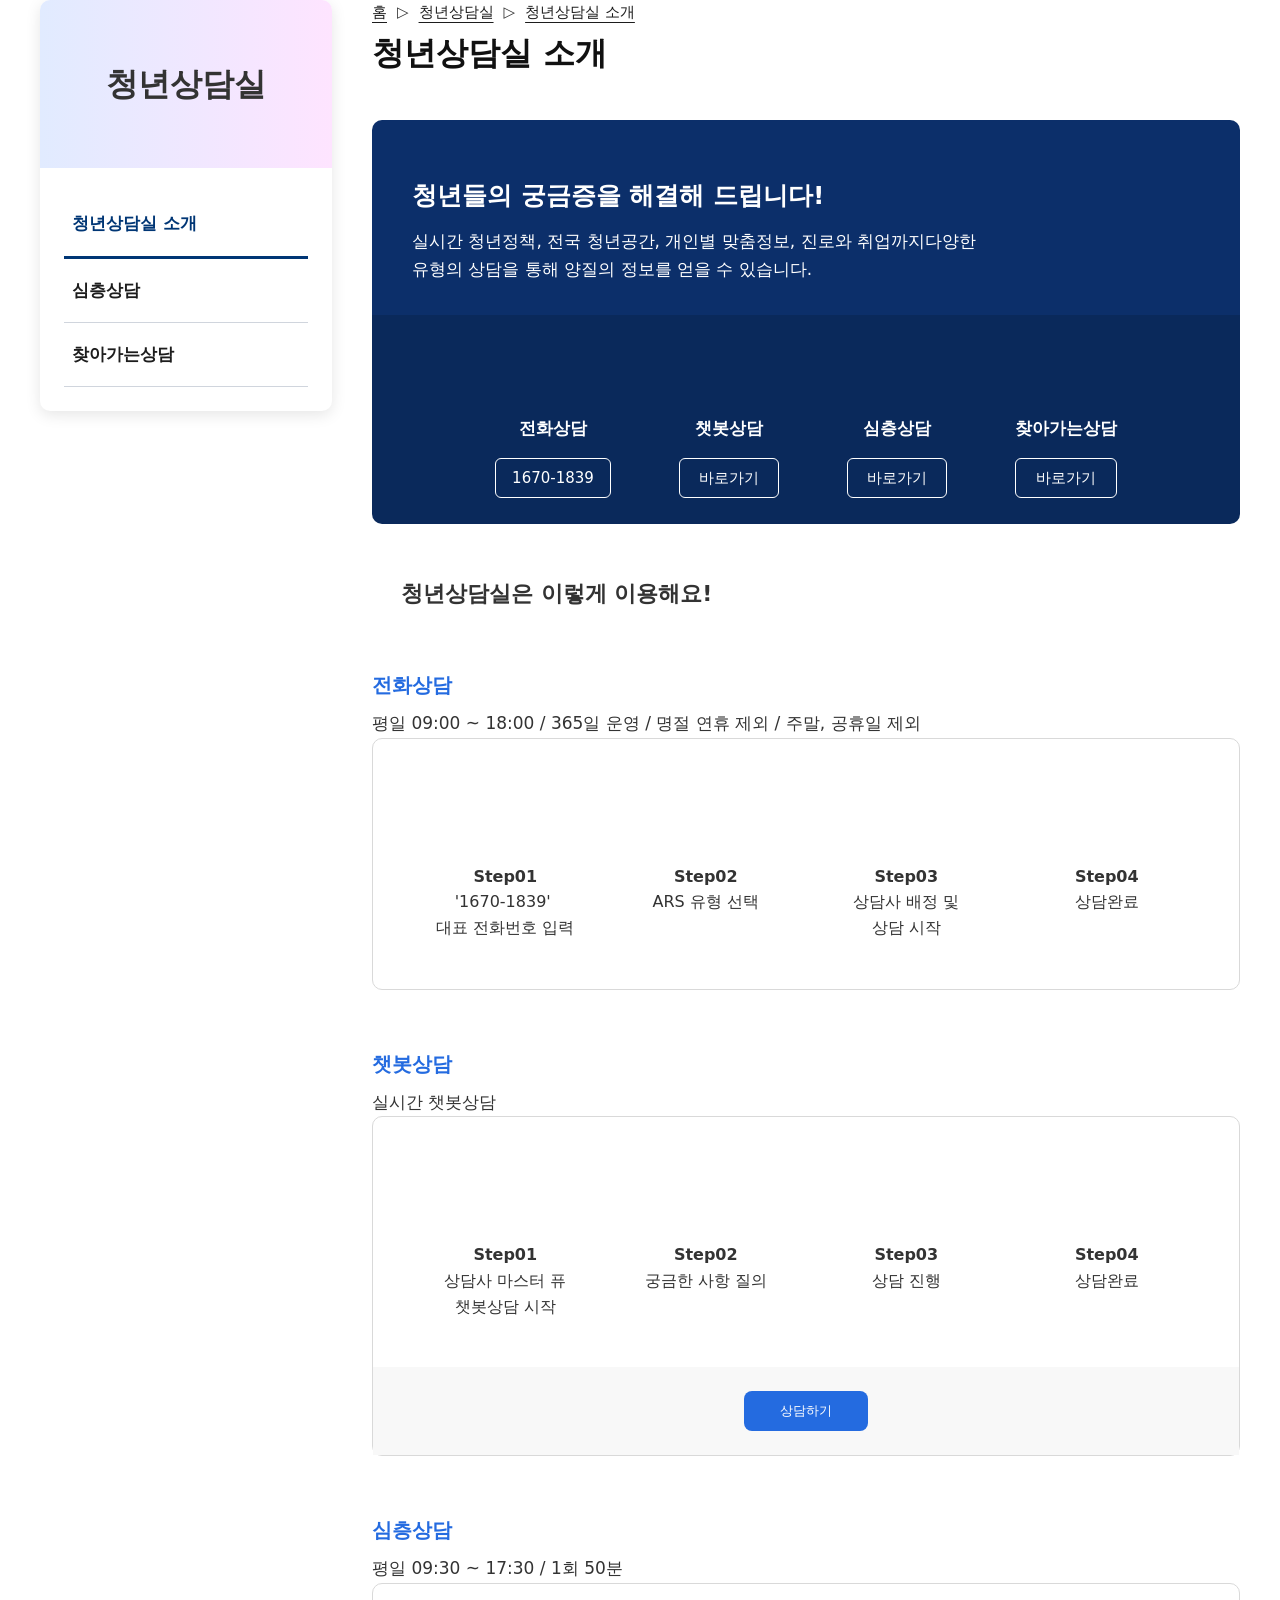
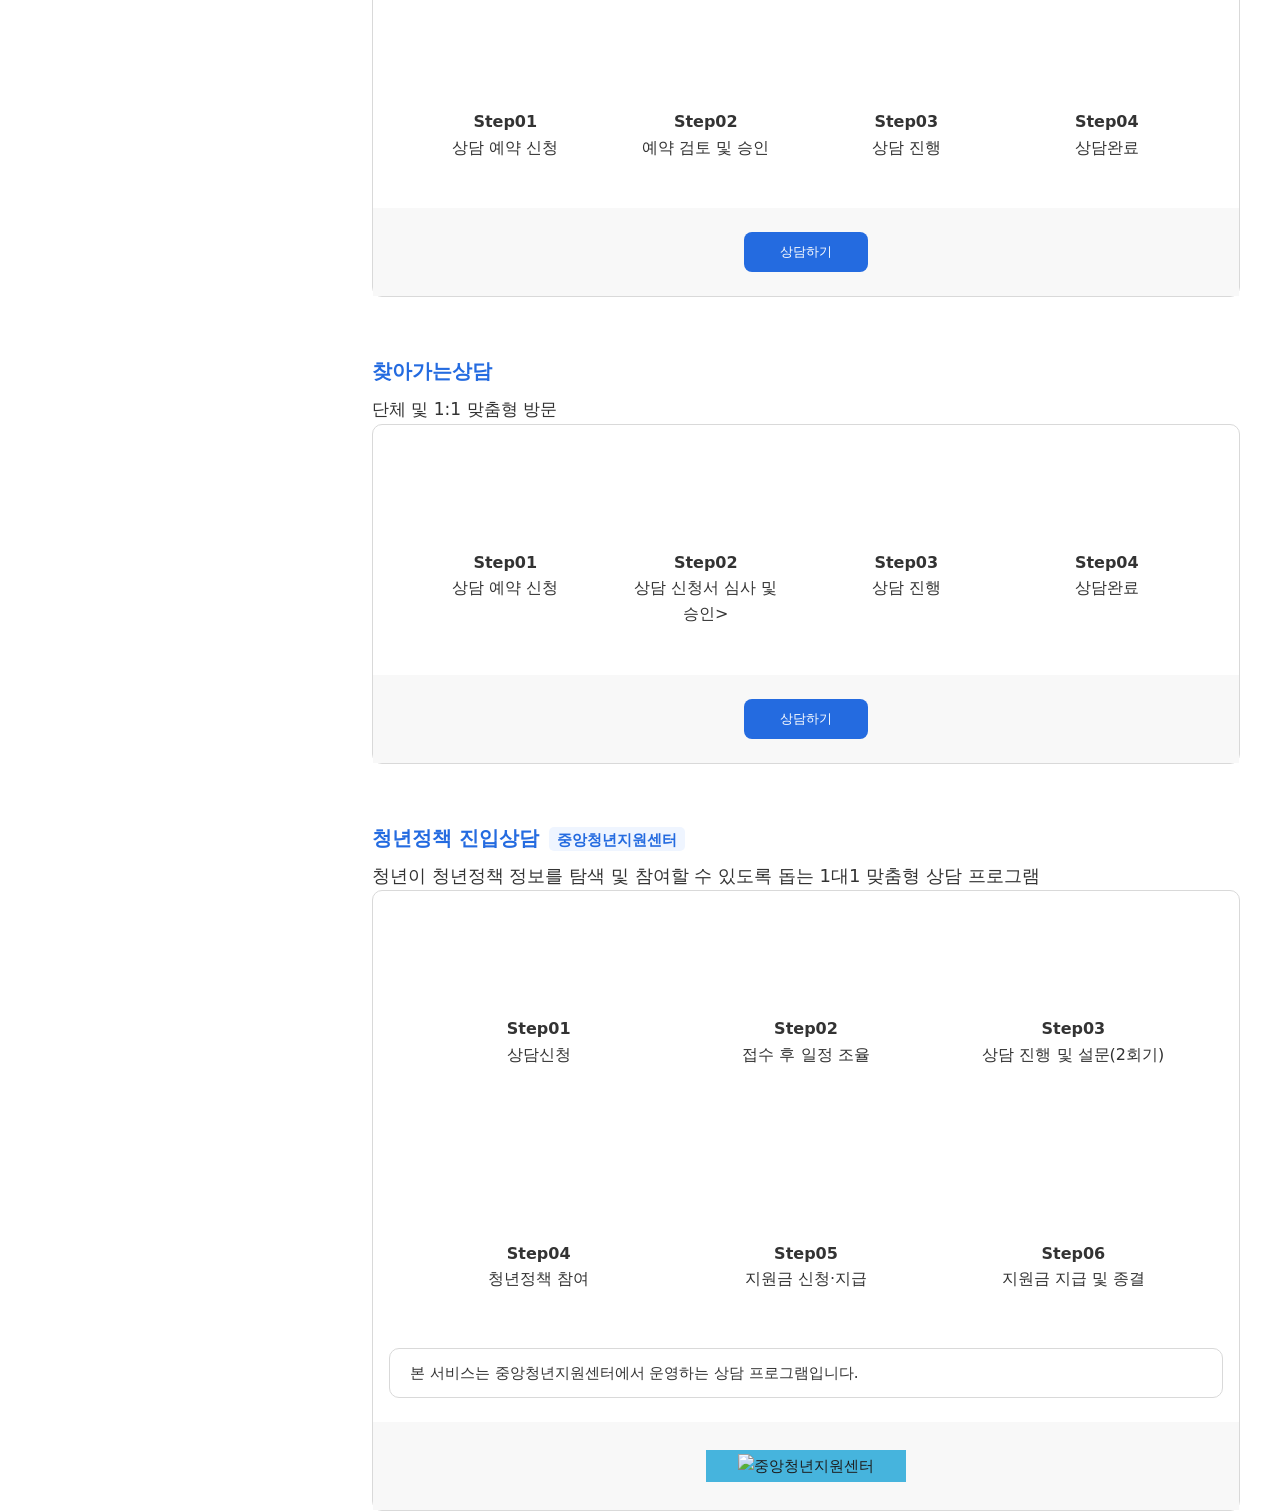
==== commit cce7742f: "yjs-css작업중" ====
--- a/sub/counsel-intro.html
+++ b/sub/counsel-intro.html
@@ -13,7 +13,14 @@
     
     <div class="container inner">
         <aside id="aside">
-            
+            <div class="aside-wrap">
+                <h1>청년상담실</h1>
+                <ul>
+                    <li class="on"><a href="">청년상담실 소개</a></li>
+                    <li><a href="">심층상담</a></li>
+                    <li><a href="">찾아가는상담</a></li>
+                </ul>
+            </div>
         </aside><!-- // #aside End -->
         <section id="main">
             <div class="sub-nav"><a href="">홈</a> ▷ <a href="">청년상담실</a> ▷ <a href="">청년상담실 소개</a></div>
@@ -23,75 +30,75 @@
                 <dd>실시간 청년정책, 전국 청년공간, 개인별 맞춤정보, 진로와 취업까지다양한 유형의 상담을 통해 양질의 정보를 얻을 수 있습니다.</dd>
             </div>
             <ul class="short-cut">
-                <li><a href=""><strong>전화상담</strong><span>1670-1839</span></a></li>
-                <li><a href=""><strong>챗봇상담</strong><span>바로가기</span></a></li>
-                <li><a href=""><strong>심층상담</strong><span>바로가기</span></a></li>
-                <li><a href=""><strong>찾아가는상담</strong><span>바로가기</span></a></li>
+                <li><a href=""><div class="img-mask"></div><strong>전화상담</strong><span>1670-1839</span></a></li>
+                <li><a href=""><div class="img-mask"></div><strong>챗봇상담</strong><span>바로가기</span></a></li>
+                <li><a href=""><div class="img-mask"></div><strong>심층상담</strong><span>바로가기</span></a></li>
+                <li><a href=""><div class="img-mask"></div><strong>찾아가는상담</strong><span>바로가기</span></a></li>
             </ul>
                 
-                <p class="tit"><strong>청년상담실은 이렇게 이용해요!</strong></p>
-                <div class="">
+                <p class="tit"><strong>청년상담실은 이렇게 이용해요!</strong></span>
+                <div class="item">
                     <h2>전화상담</h2>
-                    <p class="s-tit">평일 09:00 ~ 18:00 / 365일 운영 / 명절 연휴 제외 / 주말, 공휴일 제외</p>
+                    <span class="s-tit">평일 09:00 ~ 18:00 / 365일 운영 / 명절 연휴 제외 / 주말, 공휴일 제외</span>
                     <div class="counsel-area">
                         <dl class="counseling">
-                            <li><strong>Step01</strong><p>'1670-1839' 대표 전화번호 입력</p></li>
-                            <li><strong>Step02</strong><p>ARS 유형 선택</p></li>
-                            <li><strong>Step03</strong><p>상담사 배정 및 상담 시작</p></li>
-                            <li><strong>Step04</strong><p>상담완료</p></li>
+                            <li><div class="img-mask"></div><p>Step01</p><p><span>'1670-1839' </span><span>대표 전화번호 입력</span></p></li>
+                            <li><div class="img-mask"></div><p>Step02</p><p><span>ARS 유형 선택</span></p></li>
+                            <li><div class="img-mask"></div><p>Step03</p><p><span>상담사 배정 및</span><span>상담 시작</span></p></li>
+                            <li><div class="img-mask"></div><p>Step04</p><p><span>상담완료</span></p></li>
                         </dl>
                     </div>
                 </div>
                 <div class="item">
                     <h2>챗봇상담</h2>
-                    <p class="s-tit">실시간 챗봇상담</p>
+                    <span class="s-tit">실시간 챗봇상담</span>
                     <div class="counsel-area">
                         <dl class="counseling">
-                            <li><strong>Step01</strong><p>상담사 마스터 퓨챗봇상담 시작</p></li>
-                            <li><strong>Step02</strong><p>궁금한 사항 질의</p></li>
-                            <li><strong>Step03</strong><p>상담 진행</p></li>
-                            <li><strong>Step04</strong><p>상담완료</p></li>
+                            <li><div class="img-mask"></div><p>Step01</p><p><span>상담사 마스터 퓨</span><span>챗봇상담 시작</span></p></li>
+                            <li><div class="img-mask"></div><p>Step02</p><p><span>궁금한 사항 질의</span></p></li>
+                            <li><div class="img-mask"></div><p>Step03</p><p><span>상담 진행</span></p></li>
+                            <li><div class="img-mask"></div><p>Step04</p><p><span>상담완료</span></p></li>
                         </dl>
-                        <p class="counsel-btn"><button class="main-btn"><a herf="">상담하기</a></button></p>
+                        <p class="counsel-btn"><button class="main-btn"><a herf="">상담하기</a></button></span>
                     </div>
                 </div>
                 <div class="item">
                     <h2>심층상담</h2>
-                    <p class="s-tit">평일 09:30 ~ 17:30 / 1회 50분</p>
+                    <span class="s-tit">평일 09:30 ~ 17:30 / 1회 50분</span>
                     <div class="counsel-area">
                         <dl class="counseling">
-                            <li><strong>Step01</strong><p>상담 예약 신청</p></li>
-                            <li><strong>Step02</strong><p>예약 검토 및 승인</p></li>
-                            <li><strong>Step03</strong><p>상담 진행</p></li>
-                            <li><strong>Step04</strong><p>상담완료</p></li>
+                            <li><div class="img-mask"></div><p>Step01</p><p><span>상담 예약 신청</span></p></li>
+                            <li><div class="img-mask"></div><p>Step02</p><p><span>예약 검토 및 승인</span></p></li>
+                            <li><div class="img-mask"></div><p>Step03</p><p><span>상담 진행</span></p></li>
+                            <li><div class="img-mask"></div><p>Step04</p><p><span>상담완료</span></p></li>
                             </dl>
-                        <p class="counsel-btn"><button class="main-btn"><a herf="">상담하기</a></button></p>
+                        <p class="counsel-btn"><button class="main-btn"><a herf="">상담하기</a></button></span>
                     </div>
                 </div>
                 <div class="item">
                     <h2>찾아가는상담</h2>
-                    <p class="s-tit">단체 및 1:1 맞춤형 방문</p>
+                    <span class="s-tit">단체 및 1:1 맞춤형 방문</span>
                     <div class="counsel-area">
                         <dl class="counseling">
-                            <li><strong>Step01</strong><p>상담 예약 신청</p></li>
-                            <li><strong>Step02</strong><p>상담 신청서 심사 및 승인</p></li>
-                            <li><strong>Step03</strong><p>상담 진행</p></li>
-                            <li><strong>Step04</strong><p>상담완료</p></li>
+                            <li><div class="img-mask"></div><p>Step01</p><p><span>상담 예약 신청</span></p></li>
+                            <li><div class="img-mask"></div><p>Step02</p><p><span>상담 신청서 심사 및</span><span>승인</span</p>></li>
+                            <li><div class="img-mask"></div><p>Step03</p><p><span>상담 진행</span></p></li>
+                            <li><div class="img-mask"></div><p>Step04</p><p><span>상담완료</span></p></li>
                             </dl>
-                        <p class="counsel-btn"><button class="main-btn"><a herf="">상담하기</a></button></p>
+                        <p class="counsel-btn"><button class="main-btn"><a herf="">상담하기</a></button></span>
                     </div>
                 </div>
-                <div class="item">
+                <div class="item entry">
                     <h2>청년정책 진입상담<span class="tag">중앙청년지원센터</span></h2>
-                    <p>청년이 청년정책 정보를 탐색 및 참여할 수 있도록 돕는 1대1 맞춤형 상담 프로그램</p>
+                    <span>청년이 청년정책 정보를 탐색 및 참여할 수 있도록 돕는 1대1 맞춤형 상담 프로그램</span>
                     <div class="counsel-area">
                         <dl class="counseling">
-                            <li><strong>Step01</strong><p>상담신청</p></li>
-                            <li><strong>Step02</strong><p>접수 후 일정 조율</p></li>
-                            <li><strong>Step03</strong><p>상담 진행 및 설문(2회기)</p></li>
-                            <li><strong>Step04</strong><p>청년정책 참여</p></li>
-                            <li><strong>Step05</strong><p>지원금 신청·지급</p></li>
-                            <li><strong>Step06</strong><p>지원금 지급 및 종결</p></li>
+                            <li><div class="img-mask"></div><p>Step01</p><p><span>상담신청</span></p></li>
+                            <li><div class="img-mask"></div><p>Step02</p><p><span>접수 후 일정 조율</span></p></li>
+                            <li><div class="img-mask"></div><p>Step03</p><p><span>상담 진행 및 설문(2회기)</span></p></li>
+                            <li><div class="img-mask"></div><p>Step04</p><p><span>청년정책 참여</span></p></li>
+                            <li><div class="img-mask"></div><p>Step05</p><p><span>지원금 신청·지급</span></p></li>
+                            <li><div class="img-mask"></div><p>Step06</p><p><span>지원금 지급 및 종결</span></p></li>
                         </dl>
                         <p class="add-explan"><span>본 서비스는 중앙청년지원센터에서 운영하는 상담 프로그램입니다.</span></p>
                         <p class="counsel-btn"><a href=""><img src="" alt="중앙청년지원센터"></a></p>
--- a/styles/common.css
+++ b/styles/common.css
@@ -7,7 +7,7 @@
 ================================ */
 
 /* Reset style */ /* 기본값 초기화 - 여기서만 태그 선택자 허용 */
-* { box-sizing: border-box; }
+* { box-sizing: border-box; word-break: keep-all;}
 body, h1, h2, h3, h4, p, ul, ol, li, button, a, dl, dd, fieldset { margin: 0; padding: 0; }
 h1, h2, h3, h4 { font-size: inherit; }
 ul, ol, li { list-style: none; }
@@ -50,6 +50,7 @@
 body { 
     font-size: 16px; color: #333; line-height: 1.6;
     font-family: "Pretendard GOV Variable", "Pretendard GOV", -apple-system, BlinkMacSystemFont, system-ui, Roboto, "Helvetica Neue", "Segoe UI", "Apple SD Gothic Neo", "Noto Sans KR", "Malgun Gothic", "Apple Color Emoji", "Segoe UI Emoji", "Segoe UI Symbol", sans-serif;
+    
 }
 h1 {
     font-size: 32px;
@@ -135,7 +136,7 @@
 /* 서브 탭 - 다슬 */
 .sub-tab {
     position: relative;
-    padding: 0 30px;  
+    padding: 0 50px;  
     margin-bottom: 32px;
 }
 
@@ -175,6 +176,7 @@
 
 @media (min-width:1280px){
     .sub-tab ul .list { width: 25% }
+    .sub-tab .prev, .sub-tab .next { display: none; }
 }
 
 /* 꿀팁 (각 페이지 상단 정보) - 지혜 */
@@ -184,6 +186,17 @@
     background-color: #F0F0F0;
     margin-bottom: 64px;
     border-radius: 10px;
+}
+
+.cont-info dt {
+    font-size: 19px;
+    font-weight: 700;
+    margin-bottom: 12px;
+}
+
+.cont-info dd {
+    font-size: 17px;
+    color: #555;
 }
 
 /* 서브페이지 맨 위 네비 - 윤진 */
@@ -271,37 +284,41 @@
 
 /* 폼영역 - 지수 */
 .sub-search-area {
-    text-align: center;
     padding: 32px 24px;
     margin: 0 0 40px;
     border-radius: 15px;
     border: 1px solid #D9D9D9;
     background-color: #f8f8f8;
-}
-
-.sub-search-area ul {
-    display: flex; 
-    gap: 6px;
-}
-.sub-search-area li {flex-shrink: 0; text-align: left;}
-.sub-search-area .input-box {flex: 1; width: 100%;}
-.sub-search-area .select{
+    font-size: 16px;
+}
+
+.sub-search-area dt {
+    margin-bottom: 4px;
+    font-size: 15px;
+    font-weight: 700;
+}
+
+.sub-search-area .select ul {
+    display: none;
+    position: absolute; top: 0px; left: 0px;
     width: 100%;
-    text-align: left;
     padding: 4px 32px 4px 12px;
-    border: 1px solid #D0D5DD;
+    border: 1px solid #D9D9D9;
     border-radius: 8px;
+    z-index: 1;
     background-color: white;
 }
 
-.sub-search-area .keyword {
+.sub-search-area .select {
+    position: relative;
     height: 36px;
-    line-height: 36px;
-    padding: 0 32px 0 12px;
     border-radius: 8px;
     border: 1px solid #D9D9D9;
     background-color: white;
-}
+    padding: 4px 32px 4px 12px;
+    margin-bottom: 4px;
+}
+
 .sub-search-area input {
     height: 36px;
     border-radius: 8px;
@@ -309,20 +326,12 @@
     background-color: white;
     font-size: 15px;
 }
-.sub-search-area span {
-    height: 36px;
-    line-height: 36px;
-    font-size: 15px;
-    flex-shrink: 0;
-}
-.sub-search-area dd { display: none; } /* 태그 변경 */
-.sub-search-area button { margin-top: 20px; }
 
 .sub-search-area .btn {
     display: flex;
     justify-content: center;
-    align-items: center;
-    gap: 10px;
+    gap: 8px;
+    margin-top: 15px;
 }
 
 .sub-search-area .submit {
@@ -358,7 +367,6 @@
 /* 모바일~테블릿 */
 @media screen and (max-width: 650px){
     .blind-m { position: absolute; width: 1px; height: 1px; overflow: hidden; clip: rect(0, 0, 0, 0); }
-    .sub-search-area ul { flex-direction: column; }
 }
 
 /* 테블릿~데스크탑 */
@@ -372,12 +380,25 @@
         grid-template-columns: repeat(2, 1fr);
     }
 
-    .sub-search-area ul {
-        align-items: center; 
-        justify-content: center; 
-    }
-    .sub-search-area .select{ width: 130px; }
-    .sub-search-area .input-box {flex: 1; max-width: 500px;}
+    .sub-search-area .keyword {
+        display: flex;
+        justify-content: center;
+        align-items: center;
+    }
+
+    .sub-search-area .keyword dl dt { margin: 0; }
+    .sub-search-area .keyword dl {
+        display: flex;
+        justify-content: center;
+        align-items: center;
+    }
+
+    .sub-search-area .keyword input { margin: auto; }
+
+    .sub-search-area .keyword .select {
+        width: 116px;
+        margin: 0 8px;
+    }
 
 }
 /* 데스크탑 */
@@ -434,8 +455,11 @@
     }
 
     #aside ul .on {
-        color: #003675; /* 비활성화/활성화 상단에서 수정 */
         border-bottom: 3px solid #003675;
+    }
+
+    #aside ul .on a {
+        color: #003675; /* 비활성화/활성화 상단에서 수정? */
     }
 
     #aside li:hover {
--- a/styles/sub/counsel-intro.css
+++ b/styles/sub/counsel-intro.css
@@ -12,8 +12,9 @@
 }
 
 .counsel-cont-info dd {
+    word-break: keep-all;
     font-size: 17px;
-    width: 70%;
+    width: 75%;
     color: #fff;
 }
 
@@ -46,8 +47,8 @@
     color: #fff;
 }
 
-.short-cut li a span {
-    width: 100px;
+.short-cut span {
+    min-width: 100px;
     height: 40px;
     display: flex;
     justify-content: center;
@@ -57,6 +58,13 @@
     white-space: nowrap;
     font-size: 15px;
     font-weight: 200;
+    padding: 8px 16px;
+}
+
+.short-cut .img-mask {
+    width: 80px;
+    height: 80px;
+    margin: auto;
 }
 
 .tit {
@@ -94,6 +102,9 @@
     font-size: 19px;
 }
 .counsel-area .counseling p { font-size: 16px; }
+.counsel-area .counseling li p:first-of-type { font-weight: 700; }
+.counsel-area .counseling li p:last-of-type { font-weight: 300; }
+
 .counsel-area .counsel-btn img {
     padding: 4px 32px;
     background-color: #46b4dd;
@@ -126,7 +137,49 @@
 
 .counsel-area .add-explan span {
     display: inline-block;
+    width: 100%;
     border: 1px solid #D9D9D9;
     border-radius: 10px;
     padding: 12px 20px;
+}
+
+.counsel-area .img-mask {
+    width: 77px;
+    height: 77px;
+}
+
+/* 데스크탑 */
+@media (min-width:650px){
+    .short-cut {
+    grid-template-columns: repeat(4, 1fr);
+    gap: 68px;
+    display: flex;
+    justify-content: center;
+    }
+
+    .short-cut li { display: block; }
+
+    .item .counseling p { white-space: pre-wrap; }
+    .item .counseling li {
+        flex: 1;
+        padding: 48px 28px;
+    }
+    .item .counseling {
+        display: flex;
+        padding: 0 32px;
+        gap: 0;
+    }
+
+    .entry .counseling {
+        display: grid;
+        grid-template-columns: repeat(3, 1fr)
+    }
+
+    .counsel-area .counseling li p:first-of-type,
+    .counsel-area .counseling li p:last-of-type
+    { text-align: center; }
+
+    .counsel-area .counseling li p:last-of-type span { display: block;}
+
+    .add-explan span { flex: 1; }
 }
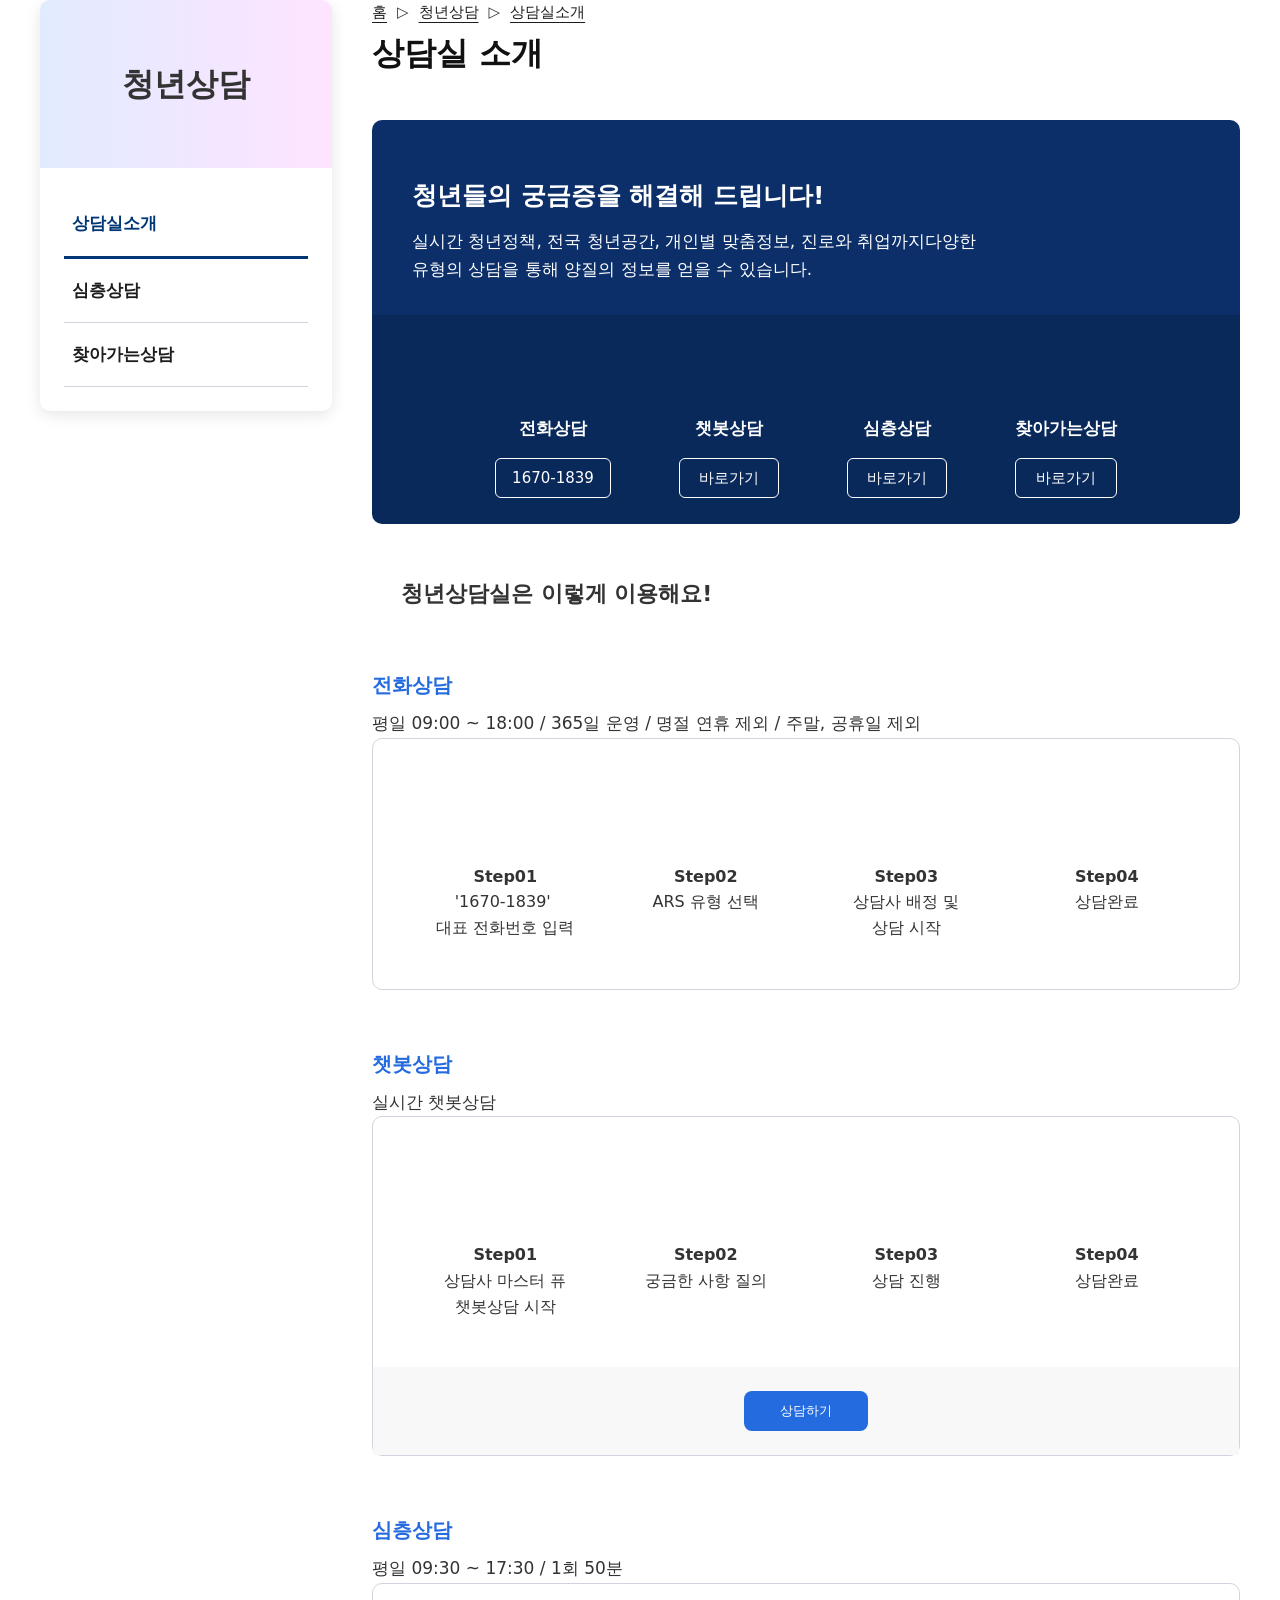
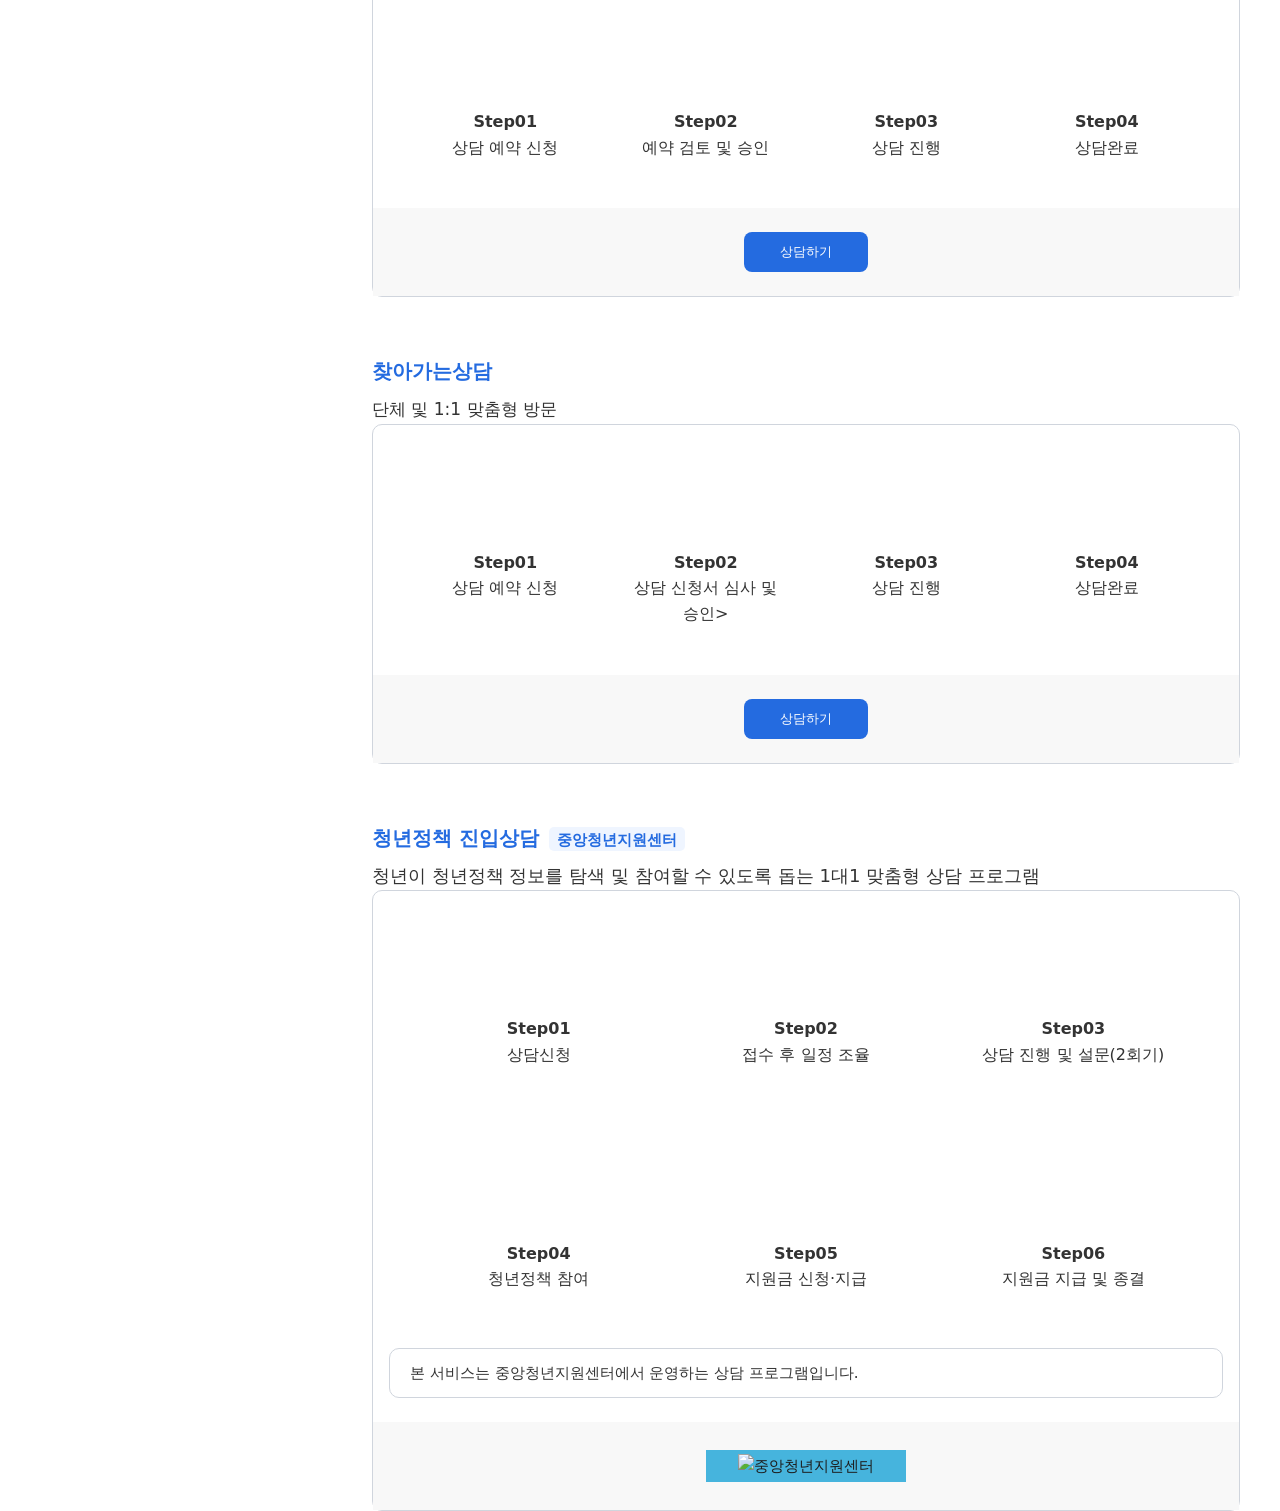
==== commit a7227629: "yjs-css작업중" ====
--- a/sub/counsel-intro.html
+++ b/sub/counsel-intro.html
@@ -14,17 +14,17 @@
     <div class="container inner">
         <aside id="aside">
             <div class="aside-wrap">
-                <h1>청년상담실</h1>
+                <h1>청년상담</h1>
                 <ul>
-                    <li class="on"><a href="">청년상담실 소개</a></li>
+                    <li class="on"><a href="">상담실소개</a></li>
                     <li><a href="">심층상담</a></li>
                     <li><a href="">찾아가는상담</a></li>
                 </ul>
             </div>
         </aside><!-- // #aside End -->
         <section id="main">
-            <div class="sub-nav"><a href="">홈</a> ▷ <a href="">청년상담실</a> ▷ <a href="">청년상담실 소개</a></div>
-            <h1>청년상담실 소개</h1>
+            <div class="sub-nav"><a href="">홈</a> ▷ <a href="">청년상담</a> ▷ <a href="">상담실소개</a></div>
+            <h1>상담실 소개</h1>
             <div class="counsel-cont-info">
                 <dt>청년들의 궁금증을 해결해 드립니다!</dt>
                 <dd>실시간 청년정책, 전국 청년공간, 개인별 맞춤정보, 진로와 취업까지다양한 유형의 상담을 통해 양질의 정보를 얻을 수 있습니다.</dd>
--- a/styles/sub/counsel-intro.css
+++ b/styles/sub/counsel-intro.css
@@ -86,7 +86,7 @@
 
 .counsel-area {
     display: flex;
-    border: 1px solid #D9D9D9;
+    border: 1px solid #D0D5DD;
     border-radius: 10px;
     flex-direction: column;
 }
@@ -138,7 +138,7 @@
 .counsel-area .add-explan span {
     display: inline-block;
     width: 100%;
-    border: 1px solid #D9D9D9;
+    border: 1px solid #D0D5DD;
     border-radius: 10px;
     padding: 12px 20px;
 }
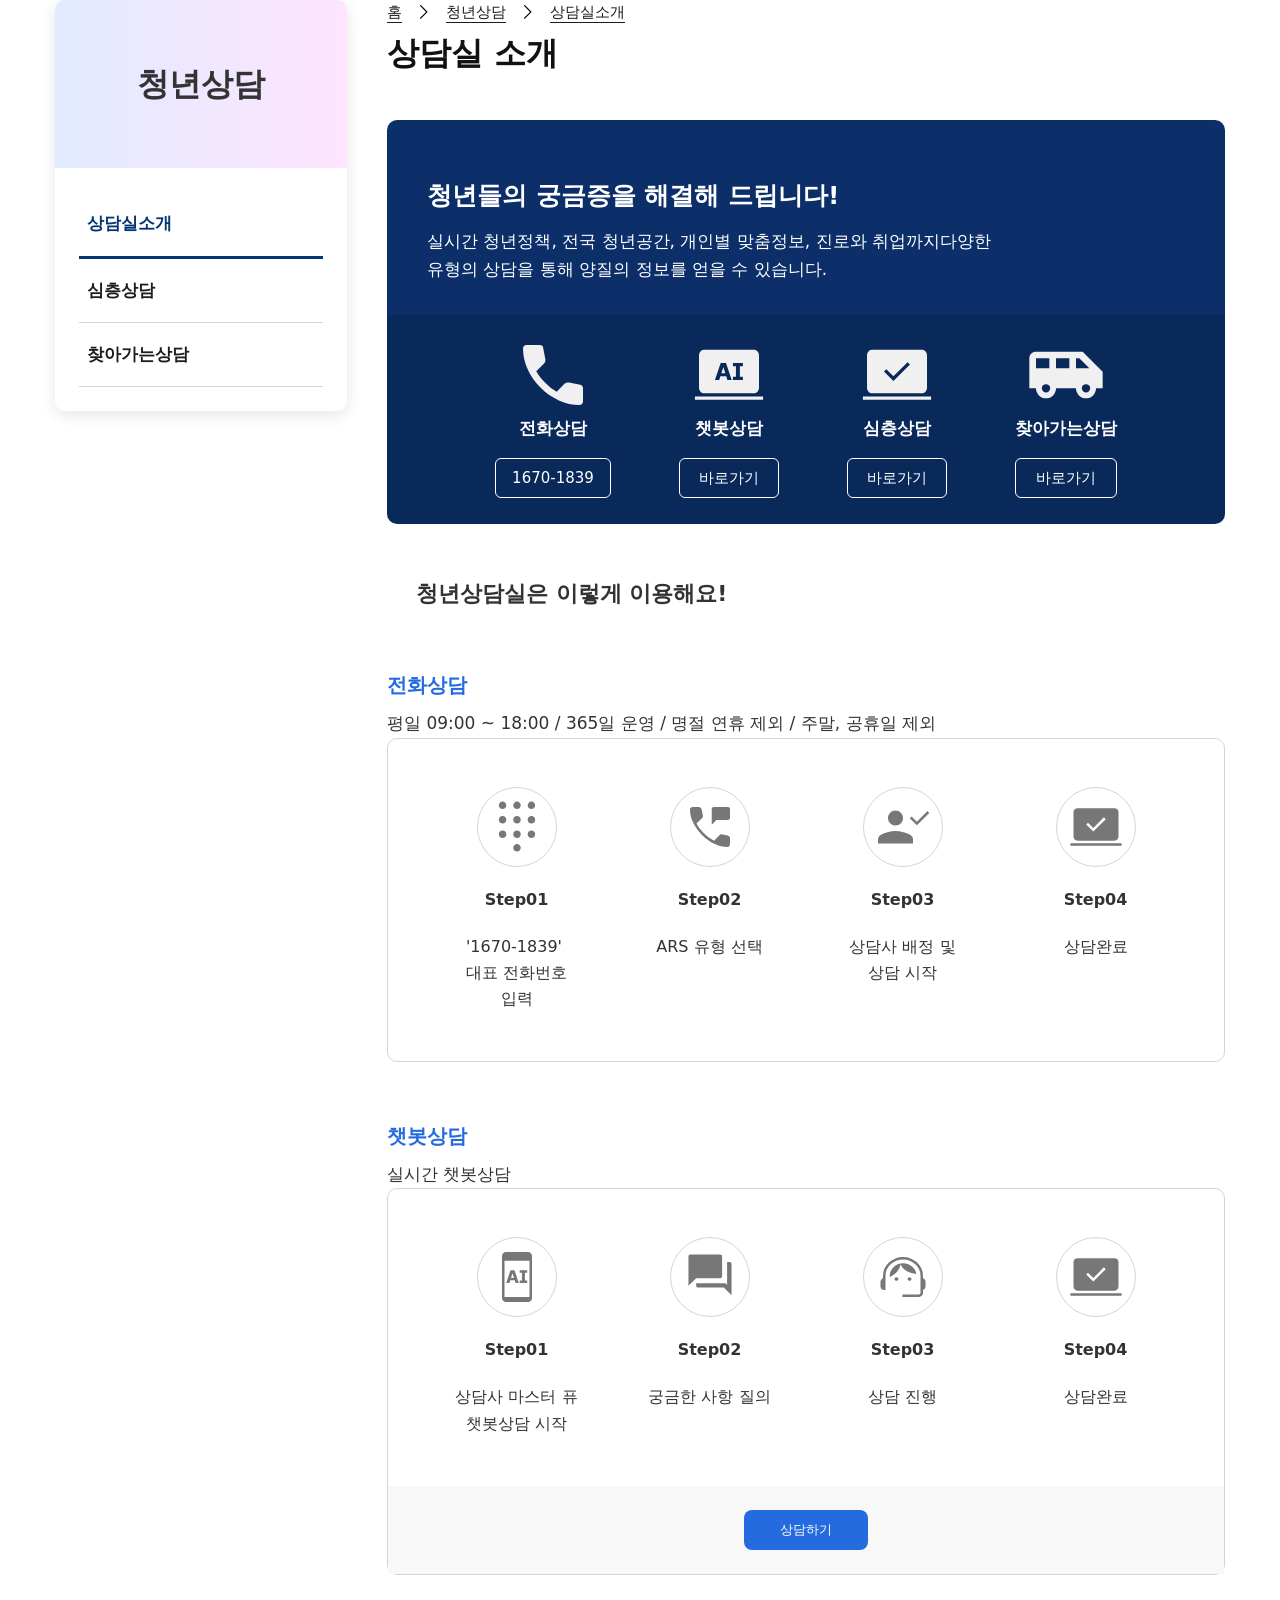
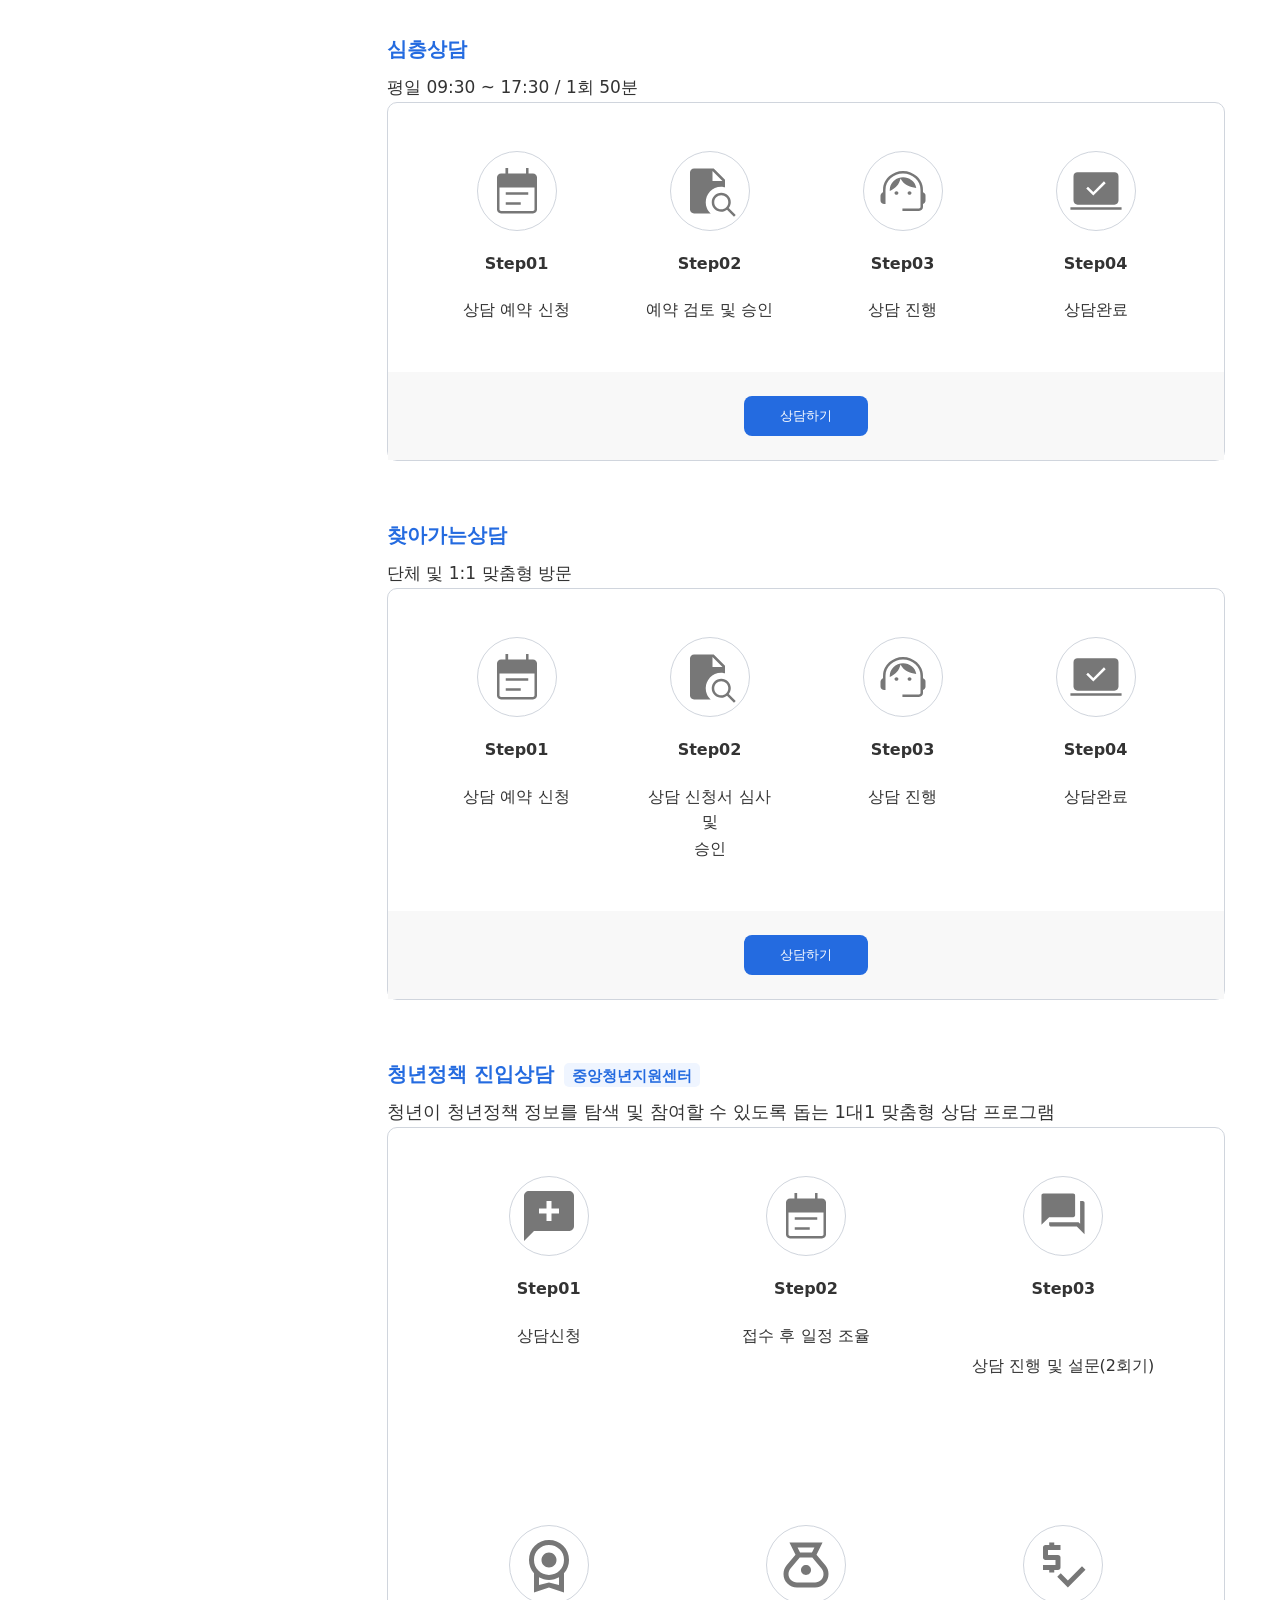
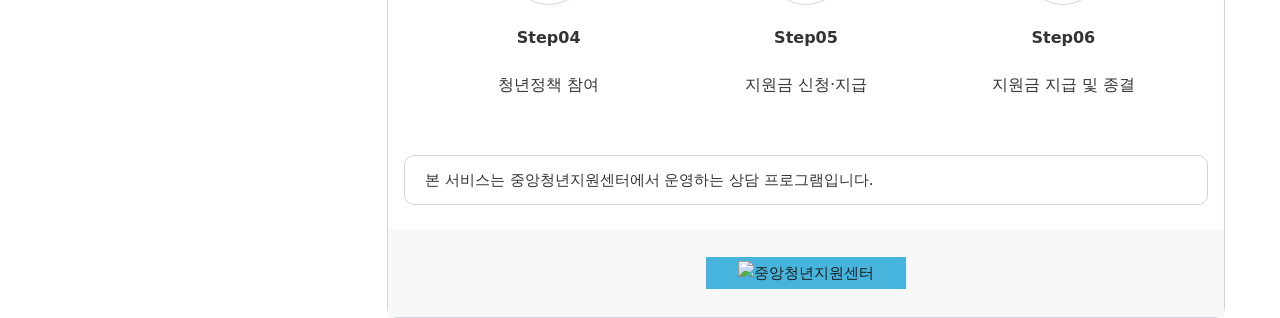
==== commit 6c8df3a1: "yjs-메인 다듬는중" ====
--- a/sub/counsel-intro.html
+++ b/sub/counsel-intro.html
@@ -7,7 +7,7 @@
     <link rel="stylesheet" href="https://cdn.jsdelivr.net/gh/fonts-archive/Pretendard/Pretendard.css">
     <link rel="stylesheet" href="../styles/common.css">
     <link rel="stylesheet" href="../styles/sub/counsel-intro.css">
-    <script src="scripts/sub/서브페이지명.js" defer></script>
+    <script src="../scripts/common.js" defer></script>
 </head>
 <body>
     
@@ -23,17 +23,67 @@
             </div>
         </aside><!-- // #aside End -->
         <section id="main">
-            <div class="sub-nav"><a href="">홈</a> ▷ <a href="">청년상담</a> ▷ <a href="">상담실소개</a></div>
+            <div class="sub-nav">
+                <a href="">홈</a>
+                <svg width="24" height="24" viewBox="0 0 24 24" fill="none" xmlns="http://www.w3.org/2000/svg">
+                    <path fill-rule="evenodd" clip-rule="evenodd" d="M15.3363 11.4464C15.4539 11.5641 15.52 11.7236 15.52 11.89C15.52 12.0564 15.4539 12.2159 15.3363 12.3336L9.05615 18.6115C8.9371 18.7224 8.77964 18.7828 8.61694 18.7799C8.45424 18.777 8.29901 18.7111 8.18394 18.5961C8.06888 18.4811 8.00297 18.3259 8.0001 18.1633C7.99723 18.0006 8.05762 17.8432 8.16855 17.7242L14.0049 11.89L8.16855 6.05576C8.05762 5.93676 7.99723 5.77935 8.0001 5.61671C8.00297 5.45407 8.06888 5.2989 8.18394 5.18387C8.29901 5.06885 8.45424 5.00297 8.61694 5.0001C8.77964 4.99723 8.9371 5.0576 9.05615 5.16849L15.3363 11.4464Z" fill="black"/>
+                </svg>
+                <a href="">청년상담</a>
+                <svg width="24" height="24" viewBox="0 0 24 24" fill="none" xmlns="http://www.w3.org/2000/svg">
+                    <path fill-rule="evenodd" clip-rule="evenodd" d="M15.3363 11.4464C15.4539 11.5641 15.52 11.7236 15.52 11.89C15.52 12.0564 15.4539 12.2159 15.3363 12.3336L9.05615 18.6115C8.9371 18.7224 8.77964 18.7828 8.61694 18.7799C8.45424 18.777 8.29901 18.7111 8.18394 18.5961C8.06888 18.4811 8.00297 18.3259 8.0001 18.1633C7.99723 18.0006 8.05762 17.8432 8.16855 17.7242L14.0049 11.89L8.16855 6.05576C8.05762 5.93676 7.99723 5.77935 8.0001 5.61671C8.00297 5.45407 8.06888 5.2989 8.18394 5.18387C8.29901 5.06885 8.45424 5.00297 8.61694 5.0001C8.77964 4.99723 8.9371 5.0576 9.05615 5.16849L15.3363 11.4464Z" fill="black"/>
+                </svg>
+                <a href="">상담실소개</a>
+            </div>
             <h1>상담실 소개</h1>
             <div class="counsel-cont-info">
                 <dt>청년들의 궁금증을 해결해 드립니다!</dt>
                 <dd>실시간 청년정책, 전국 청년공간, 개인별 맞춤정보, 진로와 취업까지다양한 유형의 상담을 통해 양질의 정보를 얻을 수 있습니다.</dd>
             </div>
             <ul class="short-cut">
-                <li><a href=""><div class="img-mask"></div><strong>전화상담</strong><span>1670-1839</span></a></li>
-                <li><a href=""><div class="img-mask"></div><strong>챗봇상담</strong><span>바로가기</span></a></li>
-                <li><a href=""><div class="img-mask"></div><strong>심층상담</strong><span>바로가기</span></a></li>
-                <li><a href=""><div class="img-mask"></div><strong>찾아가는상담</strong><span>바로가기</span></a></li>
+                <li>
+                    <a href="">
+                        <div class="img-mask">
+                            <svg width="80" height="80" viewBox="0 0 80 80" fill="none" xmlns="http://www.w3.org/2000/svg">
+                                <path d="M66.5 70C59.5556 70 52.6944 68.4861 45.9167 65.4583C39.1389 62.4306 32.9722 58.1389 27.4167 52.5833C21.8611 47.0278 17.5694 40.8611 14.5417 34.0833C11.5139 27.3056 10 20.4444 10 13.5C10 12.5 10.3333 11.6667 11 11C11.6667 10.3333 12.5 10 13.5 10H27C27.7778 10 28.4722 10.2639 29.0833 10.7917C29.6944 11.3194 30.0556 11.9444 30.1667 12.6667L32.3333 24.3333C32.4444 25.2222 32.4167 25.9722 32.25 26.5833C32.0833 27.1944 31.7778 27.7222 31.3333 28.1667L23.25 36.3333C24.3611 38.3889 25.6806 40.375 27.2083 42.2917C28.7361 44.2083 30.4167 46.0556 32.25 47.8333C33.9722 49.5556 35.7778 51.1528 37.6667 52.625C39.5556 54.0972 41.5556 55.4444 43.6667 56.6667L51.5 48.8333C52 48.3333 52.6528 47.9583 53.4583 47.7083C54.2639 47.4583 55.0556 47.3889 55.8333 47.5L67.3333 49.8333C68.1111 50.0556 68.75 50.4583 69.25 51.0417C69.75 51.625 70 52.2778 70 53V66.5C70 67.5 69.6667 68.3333 69 69C68.3333 69.6667 67.5 70 66.5 70Z" fill="#F0F0F0"/>
+                            </svg>
+                        </div>
+                        <strong>전화상담</strong>
+                        <span>1670-1839</span>
+                    </a>
+                </li>
+                <li>
+                    <a href="">
+                        <div class="img-mask">
+                            <svg width="80" height="80" viewBox="0 0 80 80" fill="none" xmlns="http://www.w3.org/2000/svg">
+                                <path d="M74.1035 64.8711H5.89844V61.5371H74.1035V64.8711ZM64.6162 14.8711C66.1504 14.8712 67.4313 15.3846 68.459 16.4121C69.4868 17.4399 70.001 18.7214 70.001 20.2559V52.8203C70.0009 54.354 69.4867 55.6344 68.459 56.6621C67.4313 57.6898 66.1505 58.204 64.6162 58.2041H15.3857C13.8514 58.2041 12.5707 57.6898 11.543 56.6621C10.5153 55.6344 10.0011 54.354 10.001 52.8203V20.2559C10.001 18.7214 10.5152 17.4399 11.543 16.4121C12.5706 15.3846 13.8516 14.8711 15.3857 14.8711H64.6162ZM31.6797 28.0312L25.9141 45H30.2266L31.375 41.3672H37.2812L38.4297 45H42.7188L36.9766 28.0312H31.6797ZM43.9375 28.0312V31.2891H46.9141V41.7422H43.9375V45H53.875V41.7422H50.8984V31.2891H53.875V28.0312H43.9375ZM34.3984 32.2266L36.3203 38.3203H32.3359L34.2578 32.2266H34.3984Z" fill="#F0F0F0"/>
+                            </svg>
+                        </div>
+                        <strong>챗봇상담</strong>
+                        <span>바로가기</span>
+                    </a>
+                </li>
+                <li>
+                    <a href="">
+                        <div class="img-mask">
+                            <svg width="80" height="80" viewBox="0 0 80 80" fill="none" xmlns="http://www.w3.org/2000/svg">
+                                <path d="M36.4166 45.9994L52.9616 29.5378L50.5833 27.1594L36.4166 41.3261L29.3333 34.2428L26.9741 36.6019L36.4166 45.9994ZM5.89746 64.8711V61.5378H74.1025V64.8711H5.89746ZM15.385 58.2044C13.8505 58.2044 12.5694 57.6905 11.5416 56.6628C10.5139 55.635 9.99996 54.3541 9.99996 52.8203V20.2561C9.99996 18.7216 10.5139 17.4405 11.5416 16.4128C12.5694 15.385 13.8505 14.8711 15.385 14.8711H64.615C66.1494 14.8711 67.4305 15.385 68.4583 16.4128C69.4861 17.4405 70 18.7216 70 20.2561V52.8203C70 54.3541 69.4861 55.635 68.4583 56.6628C67.4305 57.6905 66.1494 58.2044 64.615 58.2044H15.385Z" fill="#F0F0F0"/>
+                            </svg>
+                        </div>
+                        <strong>심층상담</strong>
+                        <span>바로가기</span>
+                    </a>
+                </li>
+                <li>
+                    <a href="">
+                        <div class="img-mask">
+                            <svg width="80" height="80" viewBox="0 0 80 80" fill="none" xmlns="http://www.w3.org/2000/svg">
+                                <path d="M12.9163 60.416C10.9719 58.4716 9.99967 56.1105 9.99967 53.3327H3.33301V23.3327C3.33301 21.4993 3.98579 19.9299 5.29134 18.6243C6.5969 17.3188 8.16634 16.666 9.99967 16.666H56.6663L76.6663 36.666V53.3327H69.9997C69.9997 56.1105 69.0275 58.4716 67.083 60.416C65.1386 62.3605 62.7775 63.3327 59.9997 63.3327C57.2219 63.3327 54.8608 62.3605 52.9163 60.416C50.9719 58.4716 49.9997 56.1105 49.9997 53.3327H29.9997C29.9997 56.1105 29.0275 58.4716 27.083 60.416C25.1386 62.3605 22.7775 63.3327 19.9997 63.3327C17.2219 63.3327 14.8608 62.3605 12.9163 60.416ZM49.9997 33.3327H63.333L53.333 23.3327H49.9997V33.3327ZM29.9997 33.3327H43.333V23.3327H29.9997V33.3327ZM9.99967 33.3327H23.333V23.3327H9.99967V33.3327ZM22.958 56.291C23.7636 55.4855 24.1663 54.4994 24.1663 53.3327C24.1663 52.166 23.7636 51.1799 22.958 50.3743C22.1525 49.5688 21.1663 49.166 19.9997 49.166C18.833 49.166 17.8469 49.5688 17.0413 50.3743C16.2358 51.1799 15.833 52.166 15.833 53.3327C15.833 54.4994 16.2358 55.4855 17.0413 56.291C17.8469 57.0966 18.833 57.4994 19.9997 57.4994C21.1663 57.4994 22.1525 57.0966 22.958 56.291ZM62.958 56.291C63.7636 55.4855 64.1663 54.4994 64.1663 53.3327C64.1663 52.166 63.7636 51.1799 62.958 50.3743C62.1525 49.5688 61.1663 49.166 59.9997 49.166C58.833 49.166 57.8469 49.5688 57.0413 50.3743C56.2358 51.1799 55.833 52.166 55.833 53.3327C55.833 54.4994 56.2358 55.4855 57.0413 56.291C57.8469 57.0966 58.833 57.4994 59.9997 57.4994C61.1663 57.4994 62.1525 57.0966 62.958 56.291Z" fill="#F0F0F0"/>
+                            </svg>
+                        </div>
+                        <strong>찾아가는상담</strong>
+                        <span>바로가기</span>
+                    </a>
+                </li>
             </ul>
                 
                 <p class="tit"><strong>청년상담실은 이렇게 이용해요!</strong></span>
@@ -42,10 +92,60 @@
                     <span class="s-tit">평일 09:00 ~ 18:00 / 365일 운영 / 명절 연휴 제외 / 주말, 공휴일 제외</span>
                     <div class="counsel-area">
                         <dl class="counseling">
-                            <li><div class="img-mask"></div><p>Step01</p><p><span>'1670-1839' </span><span>대표 전화번호 입력</span></p></li>
-                            <li><div class="img-mask"></div><p>Step02</p><p><span>ARS 유형 선택</span></p></li>
-                            <li><div class="img-mask"></div><p>Step03</p><p><span>상담사 배정 및</span><span>상담 시작</span></p></li>
-                            <li><div class="img-mask"></div><p>Step04</p><p><span>상담완료</span></p></li>
+                            <li>
+                                <div class="img-mask">
+                                    <svg width="80" height="80" viewBox="0 0 80 80" fill="none" xmlns="http://www.w3.org/2000/svg">
+                                        <path d="M40.0004 72.821C38.5943 72.821 37.4095 72.339 36.4462 71.3751C35.4823 70.4112 35.0004 69.2265 35.0004 67.821C35.0004 66.4148 35.4823 65.2299 36.4462 64.266C37.4095 63.3026 38.5943 62.821 40.0004 62.821C41.4065 62.821 42.5912 63.3026 43.5545 64.266C44.5184 65.2299 45.0004 66.4148 45.0004 67.821C45.0004 69.2265 44.5184 70.4112 43.5545 71.3751C42.5912 72.339 41.4065 72.821 40.0004 72.821ZM20.7695 16.1543C19.3634 16.1543 18.1787 15.6724 17.2154 14.7085C16.2515 13.7446 15.7695 12.5599 15.7695 11.1543C15.7695 9.74819 16.2515 8.56319 17.2154 7.5993C18.1787 6.63597 19.3634 6.1543 20.7695 6.1543C22.1756 6.1543 23.3604 6.63597 24.3237 7.5993C25.2876 8.56319 25.7695 9.74819 25.7695 11.1543C25.7695 12.5599 25.2876 13.7446 24.3237 14.7085C23.3604 15.6724 22.1756 16.1543 20.7695 16.1543ZM20.7695 35.3851C19.3634 35.3851 18.1787 34.9032 17.2154 33.9393C16.2515 32.9754 15.7695 31.7907 15.7695 30.3851C15.7695 28.979 16.2515 27.794 17.2154 26.8301C18.1787 25.8668 19.3634 25.3851 20.7695 25.3851C22.1756 25.3851 23.3604 25.8668 24.3237 26.8301C25.2876 27.794 25.7695 28.979 25.7695 30.3851C25.7695 31.7907 25.2876 32.9754 24.3237 33.9393C23.3604 34.9032 22.1756 35.3851 20.7695 35.3851ZM20.7695 54.6151C19.3634 54.6151 18.1787 54.1335 17.2154 53.1701C16.2515 52.2062 15.7695 51.0212 15.7695 49.6151C15.7695 48.2096 16.2515 47.0249 17.2154 46.061C18.1787 45.0971 19.3634 44.6151 20.7695 44.6151C22.1756 44.6151 23.3604 45.0971 24.3237 46.061C25.2876 47.0249 25.7695 48.2096 25.7695 49.6151C25.7695 51.0212 25.2876 52.2062 24.3237 53.1701C23.3604 54.1335 22.1756 54.6151 20.7695 54.6151ZM59.2312 16.1543C57.8251 16.1543 56.6404 15.6724 55.677 14.7085C54.7131 13.7446 54.2312 12.5599 54.2312 11.1543C54.2312 9.74819 54.7131 8.56319 55.677 7.5993C56.6404 6.63597 57.8251 6.1543 59.2312 6.1543C60.6373 6.1543 61.822 6.63597 62.7854 7.5993C63.7493 8.56319 64.2312 9.74819 64.2312 11.1543C64.2312 12.5599 63.7493 13.7446 62.7854 14.7085C61.822 15.6724 60.6373 16.1543 59.2312 16.1543ZM40.0004 54.6151C38.5943 54.6151 37.4095 54.1335 36.4462 53.1701C35.4823 52.2062 35.0004 51.0212 35.0004 49.6151C35.0004 48.2096 35.4823 47.0249 36.4462 46.061C37.4095 45.0971 38.5943 44.6151 40.0004 44.6151C41.4065 44.6151 42.5912 45.0971 43.5545 46.061C44.5184 47.0249 45.0004 48.2096 45.0004 49.6151C45.0004 51.0212 44.5184 52.2062 43.5545 53.1701C42.5912 54.1335 41.4065 54.6151 40.0004 54.6151ZM59.2312 54.6151C57.8251 54.6151 56.6404 54.1335 55.677 53.1701C54.7131 52.2062 54.2312 51.0212 54.2312 49.6151C54.2312 48.2096 54.7131 47.0249 55.677 46.061C56.6404 45.0971 57.8251 44.6151 59.2312 44.6151C60.6373 44.6151 61.822 45.0971 62.7854 46.061C63.7493 47.0249 64.2312 48.2096 64.2312 49.6151C64.2312 51.0212 63.7493 52.2062 62.7854 53.1701C61.822 54.1335 60.6373 54.6151 59.2312 54.6151ZM59.2312 35.3851C57.8251 35.3851 56.6404 34.9032 55.677 33.9393C54.7131 32.9754 54.2312 31.7907 54.2312 30.3851C54.2312 28.979 54.7131 27.794 55.677 26.8301C56.6404 25.8668 57.8251 25.3851 59.2312 25.3851C60.6373 25.3851 61.822 25.8668 62.7854 26.8301C63.7493 27.794 64.2312 28.979 64.2312 30.3851C64.2312 31.7907 63.7493 32.9754 62.7854 33.9393C61.822 34.9032 60.6373 35.3851 59.2312 35.3851ZM40.0004 35.3851C38.5943 35.3851 37.4095 34.9032 36.4462 33.9393C35.4823 32.9754 35.0004 31.7907 35.0004 30.3851C35.0004 28.979 35.4823 27.794 36.4462 26.8301C37.4095 25.8668 38.5943 25.3851 40.0004 25.3851C41.4065 25.3851 42.5912 25.8668 43.5545 26.8301C44.5184 27.794 45.0004 28.979 45.0004 30.3851C45.0004 31.7907 44.5184 32.9754 43.5545 33.9393C42.5912 34.9032 41.4065 35.3851 40.0004 35.3851ZM40.0004 16.1543C38.5943 16.1543 37.4095 15.6724 36.4462 14.7085C35.4823 13.7446 35.0004 12.5599 35.0004 11.1543C35.0004 9.74819 35.4823 8.56319 36.4462 7.5993C37.4095 6.63597 38.5943 6.1543 40.0004 6.1543C41.4065 6.1543 42.5912 6.63597 43.5545 7.5993C44.5184 8.56319 45.0004 9.74819 45.0004 11.1543C45.0004 12.5599 44.5184 13.7446 43.5545 14.7085C42.5912 15.6724 41.4065 16.1543 40.0004 16.1543Z" fill="#777777"/>
+                                    </svg>
+                                </div>
+                                <div class="cont">
+                                    <p>Step01</p>
+                                    <p>
+                                        <span>'1670-1839' </span>
+                                        <span>대표 전화번호 입력</span>
+                                    </p>
+                                </div>
+                            </li>
+                            <li>
+                                <div class="img-mask">
+                                    <svg width="80" height="80" viewBox="0 0 80 80" fill="none" xmlns="http://www.w3.org/2000/svg">
+                                        <path d="M42.3072 36.924V16.0265C42.3072 15.2526 42.5625 14.6104 43.073 14.0998C43.5841 13.5893 44.2263 13.334 44.9997 13.334H63.9738C64.7477 13.334 65.3899 13.5893 65.9005 14.0998C66.4111 14.6104 66.6663 15.2526 66.6663 16.0265V27.8215C66.6663 28.5948 66.4111 29.2368 65.9005 29.7473C65.3899 30.2579 64.7477 30.5132 63.9738 30.5132H48.718L42.3072 36.924ZM63.1022 66.6673C57.4827 66.6673 51.7222 65.2604 45.8205 62.4465C39.9188 59.632 34.4252 55.682 29.3397 50.5965C24.2969 45.5115 20.3683 40.0287 17.5538 34.1482C14.74 28.2676 13.333 22.5176 13.333 16.8982C13.333 15.8982 13.6663 15.054 14.333 14.3657C14.9997 13.6779 15.833 13.334 16.833 13.334H25.0763C25.9825 13.334 26.773 13.6193 27.448 14.1898C28.1236 14.7604 28.5811 15.4923 28.8205 16.3857L30.4738 24.334C30.6277 25.2657 30.6 26.0798 30.3905 26.7765C30.1811 27.4731 29.8113 28.0437 29.2813 28.4881L21.968 35.3081C23.3352 37.7909 24.8469 40.0976 26.503 42.2282C28.1591 44.3587 29.9252 46.3768 31.8013 48.2823C33.7369 50.2184 35.8202 52.0187 38.0513 53.6831C40.2819 55.3476 42.7305 56.9193 45.3972 58.3981L52.5255 51.1415C53.0683 50.5559 53.6783 50.1704 54.3555 49.9848C55.0327 49.7987 55.7816 49.7612 56.6022 49.8723L63.6147 51.3081C64.5208 51.5304 65.2561 51.9868 65.8205 52.6773C66.3844 53.3673 66.6663 54.159 66.6663 55.0523V63.1673C66.6663 64.1673 66.3224 65.0006 65.6347 65.6673C64.9463 66.334 64.1022 66.6673 63.1022 66.6673Z" fill="#777777"/>
+                                    </svg>
+                                </div>
+                                <div class="cont">
+                                    <p>Step02</p>
+                                    <p>
+                                        <span>ARS 유형 선택</span>
+                                    </p>
+                                </div>
+                            </li>
+                            <li>
+                                <div class="img-mask">
+                                    <svg width="80" height="80" viewBox="0 0 80 80" fill="none" xmlns="http://www.w3.org/2000/svg">
+                                        <path d="M58.5003 37.6292L49.0387 28.1676L51.417 25.8726L58.5003 32.9559L72.667 18.7892L75.0262 21.1676L58.5003 37.6292ZM22.9237 35.0267C20.9748 33.0778 20.0003 30.7187 20.0003 27.9492C20.0003 25.1803 20.9748 22.8214 22.9237 20.8726C24.872 18.9237 27.2309 17.9492 30.0003 17.9492C32.7698 17.9492 35.1287 18.9237 37.077 20.8726C39.0259 22.8214 40.0003 25.1803 40.0003 27.9492C40.0003 30.7187 39.0259 33.0778 37.077 35.0267C35.1287 36.9751 32.7698 37.9492 30.0003 37.9492C27.2309 37.9492 24.872 36.9751 22.9237 35.0267ZM6.66699 62.0526V56.5651C6.66699 55.1889 7.06755 53.9014 7.86866 52.7026C8.67033 51.5042 9.74838 50.5737 11.1028 49.9109C14.2484 48.4026 17.3959 47.2712 20.5453 46.5167C23.6948 45.7628 26.8464 45.3859 30.0003 45.3859C33.1542 45.3859 36.3059 45.7628 39.4553 46.5167C42.6048 47.2712 45.7523 48.4026 48.8978 49.9109C50.2523 50.5737 51.3303 51.5042 52.132 52.7026C52.9331 53.9014 53.3337 55.1889 53.3337 56.5651V62.0526H6.66699Z" fill="#777777"/>
+                                    </svg>
+                                </div>
+                                <div class="cont">
+                                    <p>Step03</p>
+                                    <p>
+                                        <span>상담사 배정 및</span>
+                                        <span>상담 시작</span>
+                                    </p>
+                                </div>
+                            </li>
+                            <li>
+                                <div class="img-mask">
+                                    <svg width="80" height="80" viewBox="0 0 80 80" fill="none" xmlns="http://www.w3.org/2000/svg">
+                                        <path d="M36.4166 45.9994L52.9616 29.5378L50.5833 27.1594L36.4166 41.3261L29.3333 34.2428L26.9741 36.6019L36.4166 45.9994ZM5.89746 64.8711V61.5378H74.1025V64.8711H5.89746ZM15.385 58.2044C13.8505 58.2044 12.5694 57.6905 11.5416 56.6628C10.5139 55.635 9.99996 54.3541 9.99996 52.8203V20.2561C9.99996 18.7216 10.5139 17.4405 11.5416 16.4128C12.5694 15.385 13.8505 14.8711 15.385 14.8711H64.615C66.1494 14.8711 67.4305 15.385 68.4583 16.4128C69.4861 17.4405 70 18.7216 70 20.2561V52.8203C70 54.3541 69.4861 55.635 68.4583 56.6628C67.4305 57.6905 66.1494 58.2044 64.615 58.2044H15.385Z" fill="#777777"/>
+                                    </svg>
+                                </div>
+                                <div class="cont">
+                                    <p>Step04</p>
+                                    <p>
+                                        <span>상담완료</span>
+                                    </p>
+                                </div>
+                            </li>
                         </dl>
                     </div>
                 </div>
@@ -54,10 +154,60 @@
                     <span class="s-tit">실시간 챗봇상담</span>
                     <div class="counsel-area">
                         <dl class="counseling">
-                            <li><div class="img-mask"></div><p>Step01</p><p><span>상담사 마스터 퓨</span><span>챗봇상담 시작</span></p></li>
-                            <li><div class="img-mask"></div><p>Step02</p><p><span>궁금한 사항 질의</span></p></li>
-                            <li><div class="img-mask"></div><p>Step03</p><p><span>상담 진행</span></p></li>
-                            <li><div class="img-mask"></div><p>Step04</p><p><span>상담완료</span></p></li>
+                            <li>
+                                <div class="img-mask">
+                                    <svg width="80" height="80" viewBox="0 0 80 80" fill="none" xmlns="http://www.w3.org/2000/svg">
+                                        <path d="M25.385 73.3327C23.9039 73.3327 22.6361 72.8055 21.5817 71.751C20.5272 70.6966 20 69.4288 20 67.9477V12.051C20 10.5699 20.5272 9.30213 21.5817 8.24768C22.6361 7.19324 23.9039 6.66602 25.385 6.66602H54.615C56.0961 6.66602 57.3639 7.19324 58.4183 8.24768C59.4728 9.30213 60 10.5699 60 12.051V67.9477C60 69.4288 59.4728 70.6966 58.4183 71.751C57.3639 72.8055 56.0961 73.3327 54.615 73.3327H25.385ZM40 66.666C43.4008 66.666 48.7083 66.666 48.7083 66.666H56.6667V18.3327H23.3333V66.666H31.2917C31.2917 66.666 36.5992 66.666 40 66.666Z" fill="#777777"/>
+                                        <path d="M29.8932 48H25.5807L31.3464 31.0312H36.6432L42.3854 48H38.0964L36.9479 44.3672H31.0417L29.8932 48ZM32.0026 41.3203H35.987L34.0651 35.2266H33.9245L32.0026 41.3203ZM43.6042 34.2891V31.0312H53.5417V34.2891H50.5651V44.7422H53.5417V48H43.6042V44.7422H46.5807V34.2891H43.6042Z" fill="#777777"/>
+                                    </svg>
+                                </div>
+                                <div class="cont">
+                                    <p>Step01</p>
+                                    <p>
+                                        <span>상담사 마스터 퓨</span>
+                                        <span>챗봇상담 시작</span>
+                                    </p>
+                                </div>
+                            </li>
+                            <li>
+                                <div class="img-mask">
+                                    <svg width="80" height="80" viewBox="0 0 80 80" fill="none" xmlns="http://www.w3.org/2000/svg">
+                                        <path d="M24.1021 54.1025C23.3754 54.1025 22.7665 53.8569 22.2754 53.3658C21.7837 52.8742 21.5379 52.265 21.5379 51.5383V48.205H60.7046L62.8204 50.3208V20H66.1537C66.8799 20 67.4888 20.2458 67.9804 20.7375C68.4721 21.2286 68.7179 21.8375 68.7179 22.5642V64.3592L58.4612 54.1025H24.1021ZM11.2812 51.795V12.5642C11.2812 11.8375 11.5271 11.2286 12.0187 10.7375C12.5104 10.2458 13.1193 10 13.8454 10H53.5896C54.3157 10 54.9246 10.2458 55.4163 10.7375C55.9079 11.2286 56.1537 11.8375 56.1537 12.5642V38.9742C56.1537 39.7008 55.9079 40.31 55.4163 40.8017C54.9246 41.2928 54.3157 41.5383 53.5896 41.5383H21.5379L11.2812 51.795Z" fill="#777777"/>
+                                    </svg>
+                                </div>
+                                <div class="cont">
+                                    <p>Step02</p>
+                                    <p>
+                                        <span>궁금한 사항 질의</span>
+                                    </p>
+                                </div>
+                            </li>
+                            <li>
+                                <div class="img-mask">
+                                    <svg width="80" height="80" viewBox="0 0 80 80" fill="none" xmlns="http://www.w3.org/2000/svg">
+                                        <path d="M39.2308 66.6673V63.334H61.2817C61.8372 63.334 62.3181 63.1631 62.7242 62.8215C63.1303 62.4793 63.3333 62.0304 63.3333 61.4748V38.5131C63.3333 32.2698 61.0375 27.0551 56.4458 22.869C51.8536 18.6834 46.3717 16.5907 40 16.5907C33.6283 16.5907 28.1464 18.6834 23.5542 22.869C18.9625 27.0551 16.6667 32.2698 16.6667 38.5131V57.4365H15C13.6367 57.4365 12.4625 56.9759 11.4775 56.0548C10.4925 55.1343 10 53.9923 10 52.629V46.3465C10 45.3509 10.3236 44.4676 10.9708 43.6965C11.6186 42.9248 12.4061 42.2976 13.3333 41.8148L13.3908 37.719C13.4508 34.2401 14.2061 31.0179 15.6567 28.0523C17.1078 25.0862 19.0458 22.5048 21.4708 20.3082C23.8964 18.1115 26.7 16.4001 29.8817 15.174C33.0633 13.9473 36.4361 13.334 40 13.334C43.5639 13.334 46.9336 13.9473 50.1092 15.174C53.2842 16.4001 56.0769 18.1084 58.4875 20.299C60.8975 22.489 62.8247 25.0668 64.2692 28.0323C65.7136 30.9984 66.4936 34.2207 66.6092 37.699L66.6667 41.7123C67.5511 42.1268 68.3278 42.6845 68.9967 43.3856C69.6656 44.0862 70 44.9279 70 45.9107V53.129C70 54.1118 69.6656 54.9537 68.9967 55.6548C68.3278 56.3554 67.5511 56.9129 66.6667 57.3273V61.4748C66.6667 62.9237 66.1422 64.1512 65.0933 65.1573C64.0439 66.164 62.7733 66.6673 61.2817 66.6673H39.2308ZM29.4842 44.4273C28.9736 43.959 28.7183 43.3809 28.7183 42.6931C28.7183 42.0048 28.9736 41.4162 29.4842 40.9273C29.9947 40.4379 30.5939 40.1931 31.2817 40.1931C31.97 40.1931 32.5694 40.4379 33.08 40.9273C33.5906 41.4162 33.8458 42.0048 33.8458 42.6931C33.8458 43.3809 33.5906 43.959 33.08 44.4273C32.5694 44.8951 31.97 45.129 31.2817 45.129C30.5939 45.129 29.9947 44.8951 29.4842 44.4273ZM46.92 44.4273C46.4094 43.959 46.1542 43.3809 46.1542 42.6931C46.1542 42.0048 46.4094 41.4162 46.92 40.9273C47.4306 40.4379 48.03 40.1931 48.7183 40.1931C49.4061 40.1931 50.0053 40.4379 50.5158 40.9273C51.0264 41.4162 51.2817 42.0048 51.2817 42.6931C51.2817 43.3809 51.0264 43.959 50.5158 44.4273C50.0053 44.8951 49.4061 45.129 48.7183 45.129C48.03 45.129 47.4306 44.8951 46.92 44.4273ZM22.3908 39.834C22.0875 34.8423 23.6944 30.5881 27.2117 27.0715C30.7289 23.5543 35.0472 21.7956 40.1667 21.7956C44.47 21.7956 48.2831 23.0873 51.6058 25.6706C54.9286 28.254 56.9575 31.6481 57.6925 35.8531C53.2781 35.7976 49.1808 34.6715 45.4008 32.4748C41.6208 30.2782 38.72 27.2226 36.6983 23.3082C35.895 27.1543 34.2231 30.5251 31.6825 33.4206C29.1419 36.3156 26.0447 38.4534 22.3908 39.834Z" fill="#777777"/>
+                                    </svg>
+                                </div>
+                                <div class="cont">
+                                    <p>Step03</p>
+                                    <p>
+                                        <span>상담 진행</span>
+                                    </p>
+                                </div>
+                            </li>
+                            <li>
+                                <div class="img-mask">
+                                    <svg width="80" height="80" viewBox="0 0 80 80" fill="none" xmlns="http://www.w3.org/2000/svg">
+                                        <path d="M36.4166 45.9994L52.9616 29.5378L50.5833 27.1594L36.4166 41.3261L29.3333 34.2428L26.9741 36.6019L36.4166 45.9994ZM5.89746 64.8711V61.5378H74.1025V64.8711H5.89746ZM15.385 58.2044C13.8505 58.2044 12.5694 57.6905 11.5416 56.6628C10.5139 55.635 9.99996 54.3541 9.99996 52.8203V20.2561C9.99996 18.7216 10.5139 17.4405 11.5416 16.4128C12.5694 15.385 13.8505 14.8711 15.385 14.8711H64.615C66.1494 14.8711 67.4305 15.385 68.4583 16.4128C69.4861 17.4405 70 18.7216 70 20.2561V52.8203C70 54.3541 69.4861 55.635 68.4583 56.6628C67.4305 57.6905 66.1494 58.2044 64.615 58.2044H15.385Z" fill="#777777"/>
+                                    </svg>
+                                </div>
+                                <div class="cont">
+                                    <p>Step04</p>
+                                    <p>
+                                        <span>상담완료</span>
+                                    </p>
+                                </div>
+                            </li>
                         </dl>
                         <p class="counsel-btn"><button class="main-btn"><a herf="">상담하기</a></button></span>
                     </div>
@@ -67,10 +217,58 @@
                     <span class="s-tit">평일 09:30 ~ 17:30 / 1회 50분</span>
                     <div class="counsel-area">
                         <dl class="counseling">
-                            <li><div class="img-mask"></div><p>Step01</p><p><span>상담 예약 신청</span></p></li>
-                            <li><div class="img-mask"></div><p>Step02</p><p><span>예약 검토 및 승인</span></p></li>
-                            <li><div class="img-mask"></div><p>Step03</p><p><span>상담 진행</span></p></li>
-                            <li><div class="img-mask"></div><p>Step04</p><p><span>상담완료</span></p></li>
+                            <li>
+                                <div class="img-mask">
+                                    <svg width="80" height="80" viewBox="0 0 80 80" fill="none" xmlns="http://www.w3.org/2000/svg">
+                                        <path d="M24.9997 44.9996V41.6663H54.9997V44.9996H24.9997ZM24.9997 58.333V54.9996H44.9997V58.333H24.9997ZM18.718 69.9996C17.1836 69.9996 15.9025 69.4857 14.8747 68.458C13.8469 67.4302 13.333 66.1491 13.333 64.6146V22.0513C13.333 20.5169 13.8469 19.2357 14.8747 18.208C15.9025 17.1802 17.1836 16.6663 18.718 16.6663H24.6147V9.23047H28.2047V16.6663H52.0513V9.23047H55.3847V16.6663H61.2813C62.8158 16.6663 64.0969 17.1802 65.1247 18.208C66.1524 19.2357 66.6663 20.5169 66.6663 22.0513V64.6146C66.6663 66.1491 66.1524 67.4302 65.1247 68.458C64.0969 69.4857 62.8158 69.9996 61.2813 69.9996H18.718ZM18.718 66.6663H61.2813C61.7947 66.6663 62.2649 66.4527 62.6922 66.0255C63.1194 65.5982 63.333 65.128 63.333 64.6146V35.3846H16.6663V64.6146C16.6663 65.128 16.88 65.5982 17.3072 66.0255C17.7344 66.4527 18.2047 66.6663 18.718 66.6663Z" fill="#777777"/>
+                                    </svg>
+                                </div>
+                                <div class="cont">
+                                    <p>Step01</p>
+                                    <p>
+                                        <span>상담 예약 신청</span>
+                                    </p>
+                                </div>
+                            </li>
+                            <li>
+                                <div class="img-mask">
+                                    <svg width="80" height="80" viewBox="0 0 80 80" fill="none" xmlns="http://www.w3.org/2000/svg">
+                                        <path d="M54.9997 64.3592C57.5897 64.3592 59.7969 63.4575 61.6213 61.6542C63.4463 59.8503 64.3588 57.6322 64.3588 55C64.3588 52.41 63.4463 50.2028 61.6213 48.3783C59.7969 46.5533 57.5897 45.6408 54.9997 45.6408C52.3675 45.6408 50.1494 46.5533 48.3455 48.3783C46.5422 50.2028 45.6405 52.41 45.6405 55C45.6405 57.6322 46.5422 59.8503 48.3455 61.6542C50.1494 63.4575 52.3675 64.3592 54.9997 64.3592ZM71.9997 74.3592L62.6788 65.0575C61.5977 65.9081 60.4088 66.5597 59.1122 67.0125C57.815 67.4658 56.4441 67.6925 54.9997 67.6925C51.4741 67.6925 48.4775 66.4583 46.0097 63.99C43.5413 61.5222 42.3072 58.5256 42.3072 55C42.3072 51.4744 43.5413 48.4778 46.0097 46.01C48.4775 43.5417 51.4741 42.3075 54.9997 42.3075C58.5252 42.3075 61.5219 43.5417 63.9897 46.01C66.458 48.4778 67.6922 51.4744 67.6922 55C67.6922 56.4572 67.4516 57.845 66.9705 59.1633C66.49 60.4817 65.8244 61.6814 64.9738 62.7625L74.2947 72L71.9997 74.3592ZM18.718 70C17.1836 70 15.9025 69.4861 14.8747 68.4583C13.8469 67.4306 13.333 66.1494 13.333 64.615V15.385C13.333 13.8506 13.8469 12.5694 14.8747 11.5417C15.9025 10.5139 17.1836 10 18.718 10H44.9997L59.9997 25V35.0642C59.1791 34.8503 58.3522 34.6794 57.5188 34.5517C56.6855 34.4233 55.8458 34.3592 54.9997 34.3592C48.7219 34.3592 43.7058 36.4947 39.9513 40.7658C36.1975 45.0375 34.3205 49.8442 34.3205 55.1858C34.3205 57.8608 34.8513 60.4783 35.913 63.0383C36.9752 65.5983 38.6644 67.9189 40.9805 70H18.718ZM43.333 26.6667H56.6663L43.333 13.3333V26.6667Z" fill="#777777"/>
+                                    </svg>
+                                </div>
+                                <div class="cont">
+                                    <p>Step02</p>
+                                    <p>
+                                        <span>예약 검토 및 승인</span>
+                                    </p>
+                                </div>
+                            </li>
+                            <li>
+                                <div class="img-mask">
+                                    <svg width="80" height="80" viewBox="0 0 80 80" fill="none" xmlns="http://www.w3.org/2000/svg">
+                                        <path d="M39.2308 66.6673V63.334H61.2817C61.8372 63.334 62.3181 63.1631 62.7242 62.8215C63.1303 62.4793 63.3333 62.0304 63.3333 61.4748V38.5131C63.3333 32.2698 61.0375 27.0551 56.4458 22.869C51.8536 18.6834 46.3717 16.5907 40 16.5907C33.6283 16.5907 28.1464 18.6834 23.5542 22.869C18.9625 27.0551 16.6667 32.2698 16.6667 38.5131V57.4365H15C13.6367 57.4365 12.4625 56.9759 11.4775 56.0548C10.4925 55.1343 10 53.9923 10 52.629V46.3465C10 45.3509 10.3236 44.4676 10.9708 43.6965C11.6186 42.9248 12.4061 42.2976 13.3333 41.8148L13.3908 37.719C13.4508 34.2401 14.2061 31.0179 15.6567 28.0523C17.1078 25.0862 19.0458 22.5048 21.4708 20.3082C23.8964 18.1115 26.7 16.4001 29.8817 15.174C33.0633 13.9473 36.4361 13.334 40 13.334C43.5639 13.334 46.9336 13.9473 50.1092 15.174C53.2842 16.4001 56.0769 18.1084 58.4875 20.299C60.8975 22.489 62.8247 25.0668 64.2692 28.0323C65.7136 30.9984 66.4936 34.2207 66.6092 37.699L66.6667 41.7123C67.5511 42.1268 68.3278 42.6845 68.9967 43.3856C69.6656 44.0862 70 44.9279 70 45.9107V53.129C70 54.1118 69.6656 54.9537 68.9967 55.6548C68.3278 56.3554 67.5511 56.9129 66.6667 57.3273V61.4748C66.6667 62.9237 66.1422 64.1512 65.0933 65.1573C64.0439 66.164 62.7733 66.6673 61.2817 66.6673H39.2308ZM29.4842 44.4273C28.9736 43.959 28.7183 43.3809 28.7183 42.6931C28.7183 42.0048 28.9736 41.4162 29.4842 40.9273C29.9947 40.4379 30.5939 40.1931 31.2817 40.1931C31.97 40.1931 32.5694 40.4379 33.08 40.9273C33.5906 41.4162 33.8458 42.0048 33.8458 42.6931C33.8458 43.3809 33.5906 43.959 33.08 44.4273C32.5694 44.8951 31.97 45.129 31.2817 45.129C30.5939 45.129 29.9947 44.8951 29.4842 44.4273ZM46.92 44.4273C46.4094 43.959 46.1542 43.3809 46.1542 42.6931C46.1542 42.0048 46.4094 41.4162 46.92 40.9273C47.4306 40.4379 48.03 40.1931 48.7183 40.1931C49.4061 40.1931 50.0053 40.4379 50.5158 40.9273C51.0264 41.4162 51.2817 42.0048 51.2817 42.6931C51.2817 43.3809 51.0264 43.959 50.5158 44.4273C50.0053 44.8951 49.4061 45.129 48.7183 45.129C48.03 45.129 47.4306 44.8951 46.92 44.4273ZM22.3908 39.834C22.0875 34.8423 23.6944 30.5881 27.2117 27.0715C30.7289 23.5543 35.0472 21.7956 40.1667 21.7956C44.47 21.7956 48.2831 23.0873 51.6058 25.6706C54.9286 28.254 56.9575 31.6481 57.6925 35.8531C53.2781 35.7976 49.1808 34.6715 45.4008 32.4748C41.6208 30.2782 38.72 27.2226 36.6983 23.3082C35.895 27.1543 34.2231 30.5251 31.6825 33.4206C29.1419 36.3156 26.0447 38.4534 22.3908 39.834Z" fill="#777777"/>
+                                    </svg>
+                                </div>
+                                <div class="cont">
+                                    <p>Step03</p>
+                                    <p>
+                                        <span>상담 진행</span>
+                                    </p>
+                                </div>
+                            </li>
+                            <li>
+                                <div class="img-mask">
+                                    <svg width="80" height="80" viewBox="0 0 80 80" fill="none" xmlns="http://www.w3.org/2000/svg">
+                                        <path d="M36.4166 45.9994L52.9616 29.5378L50.5833 27.1594L36.4166 41.3261L29.3333 34.2428L26.9741 36.6019L36.4166 45.9994ZM5.89746 64.8711V61.5378H74.1025V64.8711H5.89746ZM15.385 58.2044C13.8505 58.2044 12.5694 57.6905 11.5416 56.6628C10.5139 55.635 9.99996 54.3541 9.99996 52.8203V20.2561C9.99996 18.7216 10.5139 17.4405 11.5416 16.4128C12.5694 15.385 13.8505 14.8711 15.385 14.8711H64.615C66.1494 14.8711 67.4305 15.385 68.4583 16.4128C69.4861 17.4405 70 18.7216 70 20.2561V52.8203C70 54.3541 69.4861 55.635 68.4583 56.6628C67.4305 57.6905 66.1494 58.2044 64.615 58.2044H15.385Z" fill="#777777"/>
+                                    </svg>
+                                </div>
+                                <div class="cont">
+                                    <p>Step04</p>
+                                    <p>
+                                        <span>상담완료</span>
+                                    </p>
+                                </div>
+                            </li>
                             </dl>
                         <p class="counsel-btn"><button class="main-btn"><a herf="">상담하기</a></button></span>
                     </div>
@@ -80,11 +278,60 @@
                     <span class="s-tit">단체 및 1:1 맞춤형 방문</span>
                     <div class="counsel-area">
                         <dl class="counseling">
-                            <li><div class="img-mask"></div><p>Step01</p><p><span>상담 예약 신청</span></p></li>
-                            <li><div class="img-mask"></div><p>Step02</p><p><span>상담 신청서 심사 및</span><span>승인</span</p>></li>
-                            <li><div class="img-mask"></div><p>Step03</p><p><span>상담 진행</span></p></li>
-                            <li><div class="img-mask"></div><p>Step04</p><p><span>상담완료</span></p></li>
-                            </dl>
+                            <li class="item">
+                                <div class="img-mask">
+                                    <svg width="80" height="80" viewBox="0 0 80 80" fill="none" xmlns="http://www.w3.org/2000/svg">
+                                        <path d="M24.9997 44.9996V41.6663H54.9997V44.9996H24.9997ZM24.9997 58.333V54.9996H44.9997V58.333H24.9997ZM18.718 69.9996C17.1836 69.9996 15.9025 69.4857 14.8747 68.458C13.8469 67.4302 13.333 66.1491 13.333 64.6146V22.0513C13.333 20.5169 13.8469 19.2357 14.8747 18.208C15.9025 17.1802 17.1836 16.6663 18.718 16.6663H24.6147V9.23047H28.2047V16.6663H52.0513V9.23047H55.3847V16.6663H61.2813C62.8158 16.6663 64.0969 17.1802 65.1247 18.208C66.1524 19.2357 66.6663 20.5169 66.6663 22.0513V64.6146C66.6663 66.1491 66.1524 67.4302 65.1247 68.458C64.0969 69.4857 62.8158 69.9996 61.2813 69.9996H18.718ZM18.718 66.6663H61.2813C61.7947 66.6663 62.2649 66.4527 62.6922 66.0255C63.1194 65.5982 63.333 65.128 63.333 64.6146V35.3846H16.6663V64.6146C16.6663 65.128 16.88 65.5982 17.3072 66.0255C17.7344 66.4527 18.2047 66.6663 18.718 66.6663Z" fill="#777777"/>
+                                    </svg>
+                                </div>
+                                <div class="cont">
+                                    <p>Step01</p>
+                                    <p>
+                                        <span>상담 예약 신청</span>
+                                    </p>
+                                </div>
+                            </li>
+                            <li>
+                                <div class="img-mask">
+                                    <svg width="80" height="80" viewBox="0 0 80 80" fill="none" xmlns="http://www.w3.org/2000/svg">
+                                        <path d="M54.9997 64.3592C57.5897 64.3592 59.7969 63.4575 61.6213 61.6542C63.4463 59.8503 64.3588 57.6322 64.3588 55C64.3588 52.41 63.4463 50.2028 61.6213 48.3783C59.7969 46.5533 57.5897 45.6408 54.9997 45.6408C52.3675 45.6408 50.1494 46.5533 48.3455 48.3783C46.5422 50.2028 45.6405 52.41 45.6405 55C45.6405 57.6322 46.5422 59.8503 48.3455 61.6542C50.1494 63.4575 52.3675 64.3592 54.9997 64.3592ZM71.9997 74.3592L62.6788 65.0575C61.5977 65.9081 60.4088 66.5597 59.1122 67.0125C57.815 67.4658 56.4441 67.6925 54.9997 67.6925C51.4741 67.6925 48.4775 66.4583 46.0097 63.99C43.5413 61.5222 42.3072 58.5256 42.3072 55C42.3072 51.4744 43.5413 48.4778 46.0097 46.01C48.4775 43.5417 51.4741 42.3075 54.9997 42.3075C58.5252 42.3075 61.5219 43.5417 63.9897 46.01C66.458 48.4778 67.6922 51.4744 67.6922 55C67.6922 56.4572 67.4516 57.845 66.9705 59.1633C66.49 60.4817 65.8244 61.6814 64.9738 62.7625L74.2947 72L71.9997 74.3592ZM18.718 70C17.1836 70 15.9025 69.4861 14.8747 68.4583C13.8469 67.4306 13.333 66.1494 13.333 64.615V15.385C13.333 13.8506 13.8469 12.5694 14.8747 11.5417C15.9025 10.5139 17.1836 10 18.718 10H44.9997L59.9997 25V35.0642C59.1791 34.8503 58.3522 34.6794 57.5188 34.5517C56.6855 34.4233 55.8458 34.3592 54.9997 34.3592C48.7219 34.3592 43.7058 36.4947 39.9513 40.7658C36.1975 45.0375 34.3205 49.8442 34.3205 55.1858C34.3205 57.8608 34.8513 60.4783 35.913 63.0383C36.9752 65.5983 38.6644 67.9189 40.9805 70H18.718ZM43.333 26.6667H56.6663L43.333 13.3333V26.6667Z" fill="#777777"/>
+                                    </svg>
+                                </div>
+                                <div class="cont">
+                                    <p>Step02</p>
+                                    <p>
+                                        <span>상담 신청서 심사 및</span>
+                                        <span>승인</span>
+                                    </p>
+                                </div>
+                            </li>
+                            <li>
+                                <div class="img-mask">
+                                    <svg width="80" height="80" viewBox="0 0 80 80" fill="none" xmlns="http://www.w3.org/2000/svg">
+                                        <path d="M39.2308 66.6673V63.334H61.2817C61.8372 63.334 62.3181 63.1631 62.7242 62.8215C63.1303 62.4793 63.3333 62.0304 63.3333 61.4748V38.5131C63.3333 32.2698 61.0375 27.0551 56.4458 22.869C51.8536 18.6834 46.3717 16.5907 40 16.5907C33.6283 16.5907 28.1464 18.6834 23.5542 22.869C18.9625 27.0551 16.6667 32.2698 16.6667 38.5131V57.4365H15C13.6367 57.4365 12.4625 56.9759 11.4775 56.0548C10.4925 55.1343 10 53.9923 10 52.629V46.3465C10 45.3509 10.3236 44.4676 10.9708 43.6965C11.6186 42.9248 12.4061 42.2976 13.3333 41.8148L13.3908 37.719C13.4508 34.2401 14.2061 31.0179 15.6567 28.0523C17.1078 25.0862 19.0458 22.5048 21.4708 20.3082C23.8964 18.1115 26.7 16.4001 29.8817 15.174C33.0633 13.9473 36.4361 13.334 40 13.334C43.5639 13.334 46.9336 13.9473 50.1092 15.174C53.2842 16.4001 56.0769 18.1084 58.4875 20.299C60.8975 22.489 62.8247 25.0668 64.2692 28.0323C65.7136 30.9984 66.4936 34.2207 66.6092 37.699L66.6667 41.7123C67.5511 42.1268 68.3278 42.6845 68.9967 43.3856C69.6656 44.0862 70 44.9279 70 45.9107V53.129C70 54.1118 69.6656 54.9537 68.9967 55.6548C68.3278 56.3554 67.5511 56.9129 66.6667 57.3273V61.4748C66.6667 62.9237 66.1422 64.1512 65.0933 65.1573C64.0439 66.164 62.7733 66.6673 61.2817 66.6673H39.2308ZM29.4842 44.4273C28.9736 43.959 28.7183 43.3809 28.7183 42.6931C28.7183 42.0048 28.9736 41.4162 29.4842 40.9273C29.9947 40.4379 30.5939 40.1931 31.2817 40.1931C31.97 40.1931 32.5694 40.4379 33.08 40.9273C33.5906 41.4162 33.8458 42.0048 33.8458 42.6931C33.8458 43.3809 33.5906 43.959 33.08 44.4273C32.5694 44.8951 31.97 45.129 31.2817 45.129C30.5939 45.129 29.9947 44.8951 29.4842 44.4273ZM46.92 44.4273C46.4094 43.959 46.1542 43.3809 46.1542 42.6931C46.1542 42.0048 46.4094 41.4162 46.92 40.9273C47.4306 40.4379 48.03 40.1931 48.7183 40.1931C49.4061 40.1931 50.0053 40.4379 50.5158 40.9273C51.0264 41.4162 51.2817 42.0048 51.2817 42.6931C51.2817 43.3809 51.0264 43.959 50.5158 44.4273C50.0053 44.8951 49.4061 45.129 48.7183 45.129C48.03 45.129 47.4306 44.8951 46.92 44.4273ZM22.3908 39.834C22.0875 34.8423 23.6944 30.5881 27.2117 27.0715C30.7289 23.5543 35.0472 21.7956 40.1667 21.7956C44.47 21.7956 48.2831 23.0873 51.6058 25.6706C54.9286 28.254 56.9575 31.6481 57.6925 35.8531C53.2781 35.7976 49.1808 34.6715 45.4008 32.4748C41.6208 30.2782 38.72 27.2226 36.6983 23.3082C35.895 27.1543 34.2231 30.5251 31.6825 33.4206C29.1419 36.3156 26.0447 38.4534 22.3908 39.834Z" fill="#777777"/>
+                                    </svg>
+                                </div>
+                                <div class="cont">
+                                    <p>Step03</p>
+                                    <p>
+                                        <span>상담 진행</span>
+                                    </p>
+                                </div>
+                            </li>
+                            <li>
+                                <div class="img-mask">
+                                    <svg width="80" height="80" viewBox="0 0 80 80" fill="none" xmlns="http://www.w3.org/2000/svg">
+                                        <path d="M36.4166 45.9994L52.9616 29.5378L50.5833 27.1594L36.4166 41.3261L29.3333 34.2428L26.9741 36.6019L36.4166 45.9994ZM5.89746 64.8711V61.5378H74.1025V64.8711H5.89746ZM15.385 58.2044C13.8505 58.2044 12.5694 57.6905 11.5416 56.6628C10.5139 55.635 9.99996 54.3541 9.99996 52.8203V20.2561C9.99996 18.7216 10.5139 17.4405 11.5416 16.4128C12.5694 15.385 13.8505 14.8711 15.385 14.8711H64.615C66.1494 14.8711 67.4305 15.385 68.4583 16.4128C69.4861 17.4405 70 18.7216 70 20.2561V52.8203C70 54.3541 69.4861 55.635 68.4583 56.6628C67.4305 57.6905 66.1494 58.2044 64.615 58.2044H15.385Z" fill="#777777"/>
+                                    </svg>
+                                </div>
+                                <div class="cont">
+                                    <p>Step04</p>
+                                    <p>
+                                        <span>상담완료</span>
+                                    </p>
+                                </div>
+                            </li>
+                        </dl>
                         <p class="counsel-btn"><button class="main-btn"><a herf="">상담하기</a></button></span>
                     </div>
                 </div>
@@ -93,12 +340,84 @@
                     <span>청년이 청년정책 정보를 탐색 및 참여할 수 있도록 돕는 1대1 맞춤형 상담 프로그램</span>
                     <div class="counsel-area">
                         <dl class="counseling">
-                            <li><div class="img-mask"></div><p>Step01</p><p><span>상담신청</span></p></li>
-                            <li><div class="img-mask"></div><p>Step02</p><p><span>접수 후 일정 조율</span></p></li>
-                            <li><div class="img-mask"></div><p>Step03</p><p><span>상담 진행 및 설문(2회기)</span></p></li>
-                            <li><div class="img-mask"></div><p>Step04</p><p><span>청년정책 참여</span></p></li>
-                            <li><div class="img-mask"></div><p>Step05</p><p><span>지원금 신청·지급</span></p></li>
-                            <li><div class="img-mask"></div><p>Step06</p><p><span>지원금 지급 및 종결</span></p></li>
+                            <li>
+                                <div class="img-mask">
+                                    <svg width="80" height="80" viewBox="0 0 80 80" fill="none" xmlns="http://www.w3.org/2000/svg">
+                                        <path d="M36.667 46.666H43.3337V36.666H53.3337V29.9993H43.3337V19.9993H36.667V29.9993H26.667V36.666H36.667V46.666ZM6.66699 73.3327V13.3327C6.66699 11.4993 7.31977 9.9299 8.62533 8.62435C9.93088 7.31879 11.5003 6.66602 13.3337 6.66602H66.667C68.5003 6.66602 70.0698 7.31879 71.3753 8.62435C72.6809 9.9299 73.3337 11.4993 73.3337 13.3327V53.3327C73.3337 55.166 72.6809 56.7355 71.3753 58.041C70.0698 59.3466 68.5003 59.9993 66.667 59.9993H20.0003L6.66699 73.3327Z" fill="#777777"/>
+                                    </svg>
+                                </div>
+                                <div class="cont">
+                                    <p>Step01</p>
+                                    <p>
+                                        <span>상담신청</span>
+                                    </p>
+                                </div>
+                            </li>
+                            <li>
+                                <div class="img-mask">
+                                    <svg width="80" height="80" viewBox="0 0 80 80" fill="none" xmlns="http://www.w3.org/2000/svg">
+                                        <path d="M24.9997 44.9996V41.6663H54.9997V44.9996H24.9997ZM24.9997 58.333V54.9996H44.9997V58.333H24.9997ZM18.718 69.9996C17.1836 69.9996 15.9025 69.4857 14.8747 68.458C13.8469 67.4302 13.333 66.1491 13.333 64.6146V22.0513C13.333 20.5169 13.8469 19.2357 14.8747 18.208C15.9025 17.1802 17.1836 16.6663 18.718 16.6663H24.6147V9.23047H28.2047V16.6663H52.0513V9.23047H55.3847V16.6663H61.2813C62.8158 16.6663 64.0969 17.1802 65.1247 18.208C66.1524 19.2357 66.6663 20.5169 66.6663 22.0513V64.6146C66.6663 66.1491 66.1524 67.4302 65.1247 68.458C64.0969 69.4857 62.8158 69.9996 61.2813 69.9996H18.718ZM18.718 66.6663H61.2813C61.7947 66.6663 62.2649 66.4527 62.6922 66.0255C63.1194 65.5982 63.333 65.128 63.333 64.6146V35.3846H16.6663V64.6146C16.6663 65.128 16.88 65.5982 17.3072 66.0255C17.7344 66.4527 18.2047 66.6663 18.718 66.6663Z" fill="#777777"/>
+                                    </svg>
+                                </div>
+                                <div class="cont">
+                                    <p>Step02</p>
+                                    <p>
+                                        <span>접수 후 일정 조율</span>
+                                    </p>
+                                </div>
+                            </li>
+                            <li>
+                                <div class="img-mask">
+                                    <svg width="80" height="80" viewBox="0 0 80 80" fill="none" xmlns="http://www.w3.org/2000/svg">
+                                        <path d="M24.1021 54.1025C23.3754 54.1025 22.7665 53.8569 22.2754 53.3658C21.7837 52.8742 21.5379 52.265 21.5379 51.5383V48.205H60.7046L62.8204 50.3208V20H66.1537C66.8799 20 67.4888 20.2458 67.9804 20.7375C68.4721 21.2286 68.7179 21.8375 68.7179 22.5642V64.3592L58.4612 54.1025H24.1021ZM11.2812 51.795V12.5642C11.2812 11.8375 11.5271 11.2286 12.0187 10.7375C12.5104 10.2458 13.1193 10 13.8454 10H53.5896C54.3157 10 54.9246 10.2458 55.4163 10.7375C55.9079 11.2286 56.1537 11.8375 56.1537 12.5642V38.9742C56.1537 39.7008 55.9079 40.31 55.4163 40.8017C54.9246 41.2928 54.3157 41.5383 53.5896 41.5383H21.5379L11.2812 51.795Z" fill="#777777"/>
+                                    </svg>
+                                </div class="cont">
+                                    <p>Step03</p>
+                                    <p>
+                                        <span>상담 진행 및 설문(2회기)</span>
+                                    </p>
+                                <div></div>
+
+                            </li>
+                            <li>
+                                <div class="img-mask">
+                                    <svg width="80" height="80" viewBox="0 0 80 80" fill="none" xmlns="http://www.w3.org/2000/svg">
+                                        <path d="M32.9163 40.416C30.9719 38.4716 29.9997 36.1105 29.9997 33.3327C29.9997 30.5549 30.9719 28.1938 32.9163 26.2493C34.8608 24.3049 37.2219 23.3327 39.9997 23.3327C42.7775 23.3327 45.1386 24.3049 47.083 26.2493C49.0275 28.1938 49.9997 30.5549 49.9997 33.3327C49.9997 36.1105 49.0275 38.4716 47.083 40.416C45.1386 42.3605 42.7775 43.3327 39.9997 43.3327C37.2219 43.3327 34.8608 42.3605 32.9163 40.416ZM19.9997 76.666V50.916C17.8886 48.5827 16.2497 45.916 15.083 42.916C13.9163 39.916 13.333 36.7216 13.333 33.3327C13.333 25.8882 15.9163 19.5827 21.083 14.416C26.2497 9.24935 32.5552 6.66602 39.9997 6.66602C47.4441 6.66602 53.7497 9.24935 58.9163 14.416C64.083 19.5827 66.6663 25.8882 66.6663 33.3327C66.6663 36.7216 66.083 39.916 64.9163 42.916C63.7497 45.916 62.1108 48.5827 59.9997 50.916V76.666L39.9997 69.9994L19.9997 76.666ZM54.1663 47.4994C58.0552 43.6105 59.9997 38.8882 59.9997 33.3327C59.9997 27.7771 58.0552 23.0549 54.1663 19.166C50.2774 15.2771 45.5552 13.3327 39.9997 13.3327C34.4441 13.3327 29.7219 15.2771 25.833 19.166C21.9441 23.0549 19.9997 27.7771 19.9997 33.3327C19.9997 38.8882 21.9441 43.6105 25.833 47.4994C29.7219 51.3882 34.4441 53.3327 39.9997 53.3327C45.5552 53.3327 50.2774 51.3882 54.1663 47.4994ZM26.6663 66.7494L39.9997 63.3327L53.333 66.7494V56.416C51.3886 57.5271 49.2913 58.4021 47.0413 59.041C44.7913 59.6799 42.4441 59.9994 39.9997 59.9994C37.5552 59.9994 35.208 59.6799 32.958 59.041C30.708 58.4021 28.6108 57.5271 26.6663 56.416V66.7494Z" fill="#777777"/>
+                                    </svg>
+                                </div>
+                                <div class="cont">
+                                    <p>Step04</p>
+                                    <p>
+                                        <span>청년정책 참여</span>
+                                    </p>
+                                </div>
+                            </li>
+                            <li>
+                                <div class="img-mask">
+                                    <svg width="80" height="80" viewBox="0 0 80 80" fill="none" xmlns="http://www.w3.org/2000/svg">
+                                        <path d="M28 70C22.9444 70 18.6806 68.2639 15.2083 64.7917C11.7361 61.3194 10 57.0556 10 52C10 49.8889 10.3611 47.8333 11.0833 45.8333C11.8056 43.8333 12.8333 42.0278 14.1667 40.4167L26 26.1667L17.9167 10H62.0833L54 26.1667L65.8333 40.4167C67.1667 42.0278 68.1944 43.8333 68.9167 45.8333C69.6389 47.8333 70 49.8889 70 52C70 57.0556 68.25 61.3194 64.75 64.7917C61.25 68.2639 57 70 52 70H28ZM40 53.3333C38.1667 53.3333 36.5972 52.6806 35.2917 51.375C33.9861 50.0694 33.3333 48.5 33.3333 46.6667C33.3333 44.8333 33.9861 43.2639 35.2917 41.9583C36.5972 40.6528 38.1667 40 40 40C41.8333 40 43.4028 40.6528 44.7083 41.9583C46.0139 43.2639 46.6667 44.8333 46.6667 46.6667C46.6667 48.5 46.0139 50.0694 44.7083 51.375C43.4028 52.6806 41.8333 53.3333 40 53.3333ZM32.0833 23.3333H47.9167L51.25 16.6667H28.75L32.0833 23.3333ZM28 63.3333H52C55.1667 63.3333 57.8472 62.2361 60.0417 60.0417C62.2361 57.8472 63.3333 55.1667 63.3333 52C63.3333 50.6667 63.0972 49.375 62.625 48.125C62.1528 46.875 61.5 45.75 60.6667 44.75L48.4167 30H31.6667L19.3333 44.6667C18.5 45.6667 17.8472 46.8056 17.375 48.0833C16.9028 49.3611 16.6667 50.6667 16.6667 52C16.6667 55.1667 17.7639 57.8472 19.9583 60.0417C22.1528 62.2361 24.8333 63.3333 28 63.3333Z" fill="#777777"/>
+                                    </svg>
+                                </div>
+                                <div class="cont">
+                                    <p>Step05</p>
+                                    <p>
+                                        <span>지원금 신청·지급</span>
+                                    </p>
+                                </div>
+                            </li>
+                            <li>
+                                <div class="img-mask">
+                                    <svg width="80" height="80" viewBox="0 0 80 80" fill="none" xmlns="http://www.w3.org/2000/svg">
+                                        <path d="M21.6663 49.916V46.5827H13.333V39.916H29.9997V33.2493H16.6663C15.7219 33.2493 14.9302 32.9299 14.2913 32.291C13.6525 31.6521 13.333 30.8605 13.333 29.916V16.5827C13.333 15.6382 13.6525 14.8466 14.2913 14.2077C14.9302 13.5688 15.7219 13.2493 16.6663 13.2493H21.6663V9.91602H28.333V13.2493H36.6663V19.916H19.9997V26.5827H33.333C34.2775 26.5827 35.0691 26.9021 35.708 27.541C36.3469 28.1799 36.6663 28.9716 36.6663 29.916V43.2493C36.6663 44.1938 36.3469 44.9855 35.708 45.6244C35.0691 46.2632 34.2775 46.5827 33.333 46.5827H28.333V49.916H21.6663ZM46.4997 69.916L32.333 55.7494L36.9997 51.0827L46.4997 60.5827L65.333 41.7493L69.9997 46.416L46.4997 69.916Z" fill="#777777"/>
+                                    </svg>
+                                </div>
+                                <div class="cont">
+                                    <p>Step06</p>
+                                    <p>
+                                        <span>지원금 지급 및 종결</span>
+                                    </p>
+                                </div>
+                            </li>
                         </dl>
                         <p class="add-explan"><span>본 서비스는 중앙청년지원센터에서 운영하는 상담 프로그램입니다.</span></p>
                         <p class="counsel-btn"><a href=""><img src="" alt="중앙청년지원센터"></a></p>
--- a/styles/common.css
+++ b/styles/common.css
@@ -89,7 +89,10 @@
 
 /* 아이콘/이미지 사이즈 */
 img {width: 100%; height: 100%; object-fit: cover; align-items: center;}
-.icon-f {width: 20px; height: 20px;}
+.icon-s {width: 20px; height: 20px;}
+.icon-m {width: 32px; height: 32px;}
+.icon-l {width: 40px; height: 40px;}
+
 
 
 /* 메인버튼 / 서브버튼 / 온 오프 버튼 따로 넣어야 할 듯 */
@@ -110,7 +113,7 @@
 /* #main { padding: 0 15px; } */
 .wrapper { width: 100%; min-width: 320px; }
 .container { width: 100%; }
-.inner { width: 100%; min-width: 360px; max-width: 1200px; margin: 0 auto; padding: 0 15px; background-color: #fff; }
+.inner { width: 100%; min-width: 360px; max-width: 1200px; margin: 0 auto; padding: 0 15px; }
 
 /* 4. 공통 UI 컴포넌트 */
 .img-box { overflow: hidden; }
@@ -149,12 +152,24 @@
     position: relative;
     flex-shrink: 0;
     width: 100%;
-    padding: 10px 0;
+    
     text-align: center;
     border-bottom: 5px solid #E4E7EB;
-}
-
-.sub-tab ul li a { font-weight: 700; color:#666;}
+}   
+
+.sub-tab ul li a {
+    font-weight: 700; color:#666;
+    display: block;
+    padding: 10px 0;
+}
+
+.tab-detail {
+    display: none;
+}
+
+.tab-detail.on {
+    display: block;
+}
 
 .sub-tab ul li:hover::after {
   transform: scaleX(1); /* 호버 시 나타남 */
@@ -319,6 +334,16 @@
     margin-bottom: 4px;
 }
 
+.sub-search-area .select ul.on {
+    display: block;
+}
+
+.sub-search-area .select p svg {
+    position: absolute; top: 8px; right: 10px;
+    width: 20px;
+    height: 20px;
+}
+
 .sub-search-area input {
     height: 36px;
     border-radius: 8px;
@@ -381,6 +406,7 @@
     }
 
     .sub-search-area .keyword {
+        padding: 0 60px;
         display: flex;
         justify-content: center;
         align-items: center;
@@ -406,8 +432,6 @@
     body { 
         font-size: 18px;
     }
-
-    .inner { padding: 0; }
 
     /* 사이드/메인 레이아웃 */
     .container {
@@ -448,12 +472,16 @@
     }
 
     #aside ul li {
-        padding: 18px 8px;
         font-size: 17px;
         /* background-color: beige; */
         border-bottom: 1px solid #D0D5DD;
     }
 
+    #aside ul li a {
+        display: block;
+        padding: 18px 8px;
+    }
+
     #aside ul .on {
         border-bottom: 3px solid #003675;
     }
--- a/styles/sub/counsel-intro.css
+++ b/styles/sub/counsel-intro.css
@@ -95,7 +95,7 @@
     padding: 20px;
     gap: 20px;
 }
-.counsel-area .counseling li { padding: 12px 0 12px 100px; }
+.counsel-area .counseling li { padding: 12px 0 12px 0; }
 .counsel-area .counseling strong {
     display: inline-block;
     margin-bottom: 16px;
@@ -143,9 +143,21 @@
     padding: 12px 20px;
 }
 
+.counsel-area .counseling li { display: flex; }
 .counsel-area .img-mask {
-    width: 77px;
-    height: 77px;
+    display: flex;
+    align-items: center;
+    justify-content: center;
+    margin-right: 20px;
+    width: 80px;
+    height: 80px;
+    border: 1px solid #D0D5DD;
+    border-radius: 100%;
+}
+.counsel-area .img-mask svg {
+    
+    width: 60px;
+    height: 60px;
 }
 
 /* 데스크탑 */
@@ -182,4 +194,17 @@
     .counsel-area .counseling li p:last-of-type span { display: block;}
 
     .add-explan span { flex: 1; }
+
+    .counsel-area .counseling li { display: inline-block; }
+    .counsel-area .img-mask {
+        margin: 0 auto 20px;
+    }
+
+    .counsel-area .counseling .item:not(:first-child)::before {
+        background: url("../../images/icon/next.svg") no-repeat center center / auto;
+    }
+
+    .counsel-area .cont { margin: 0 0 30px 0; }
+    .counsel-area .cont p { margin: 0 0 -30px 0; }
+    .counsel-area .cont p span { margin: 0 0 -50px 0; }
 }
